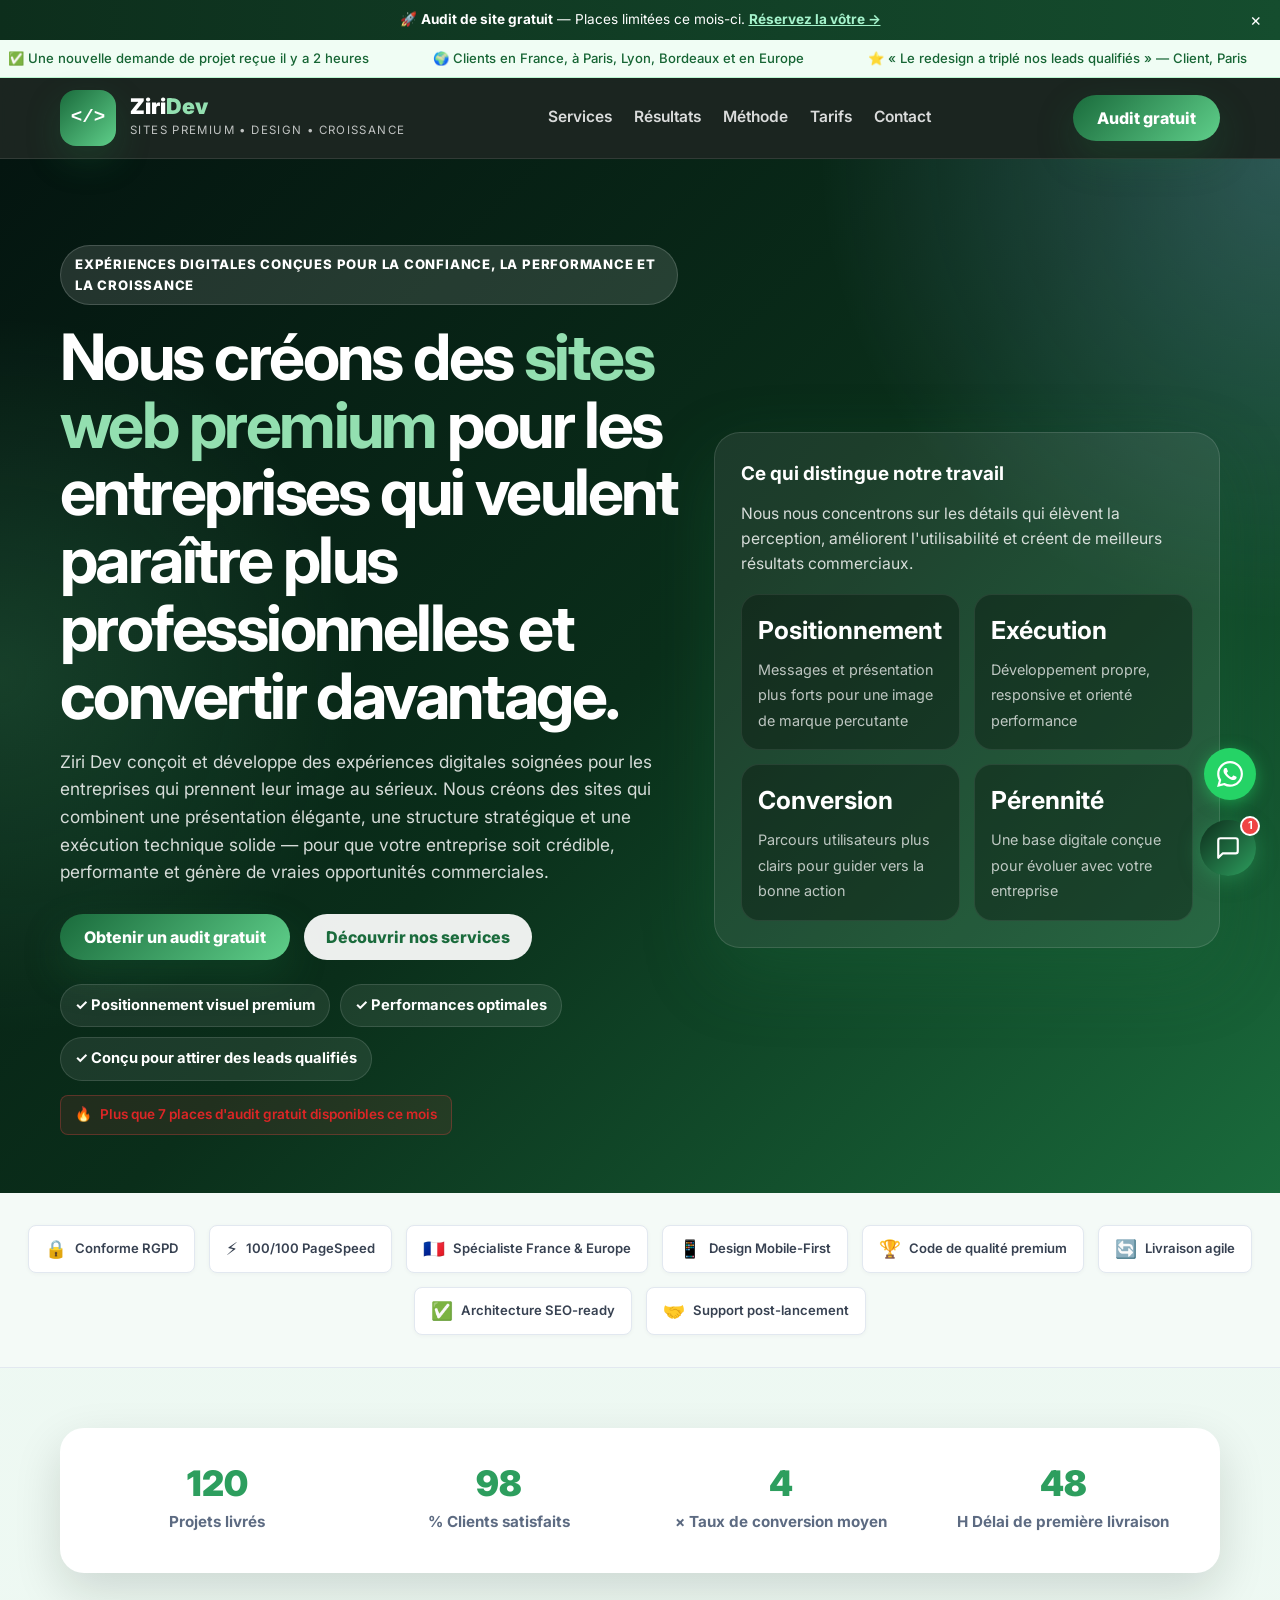
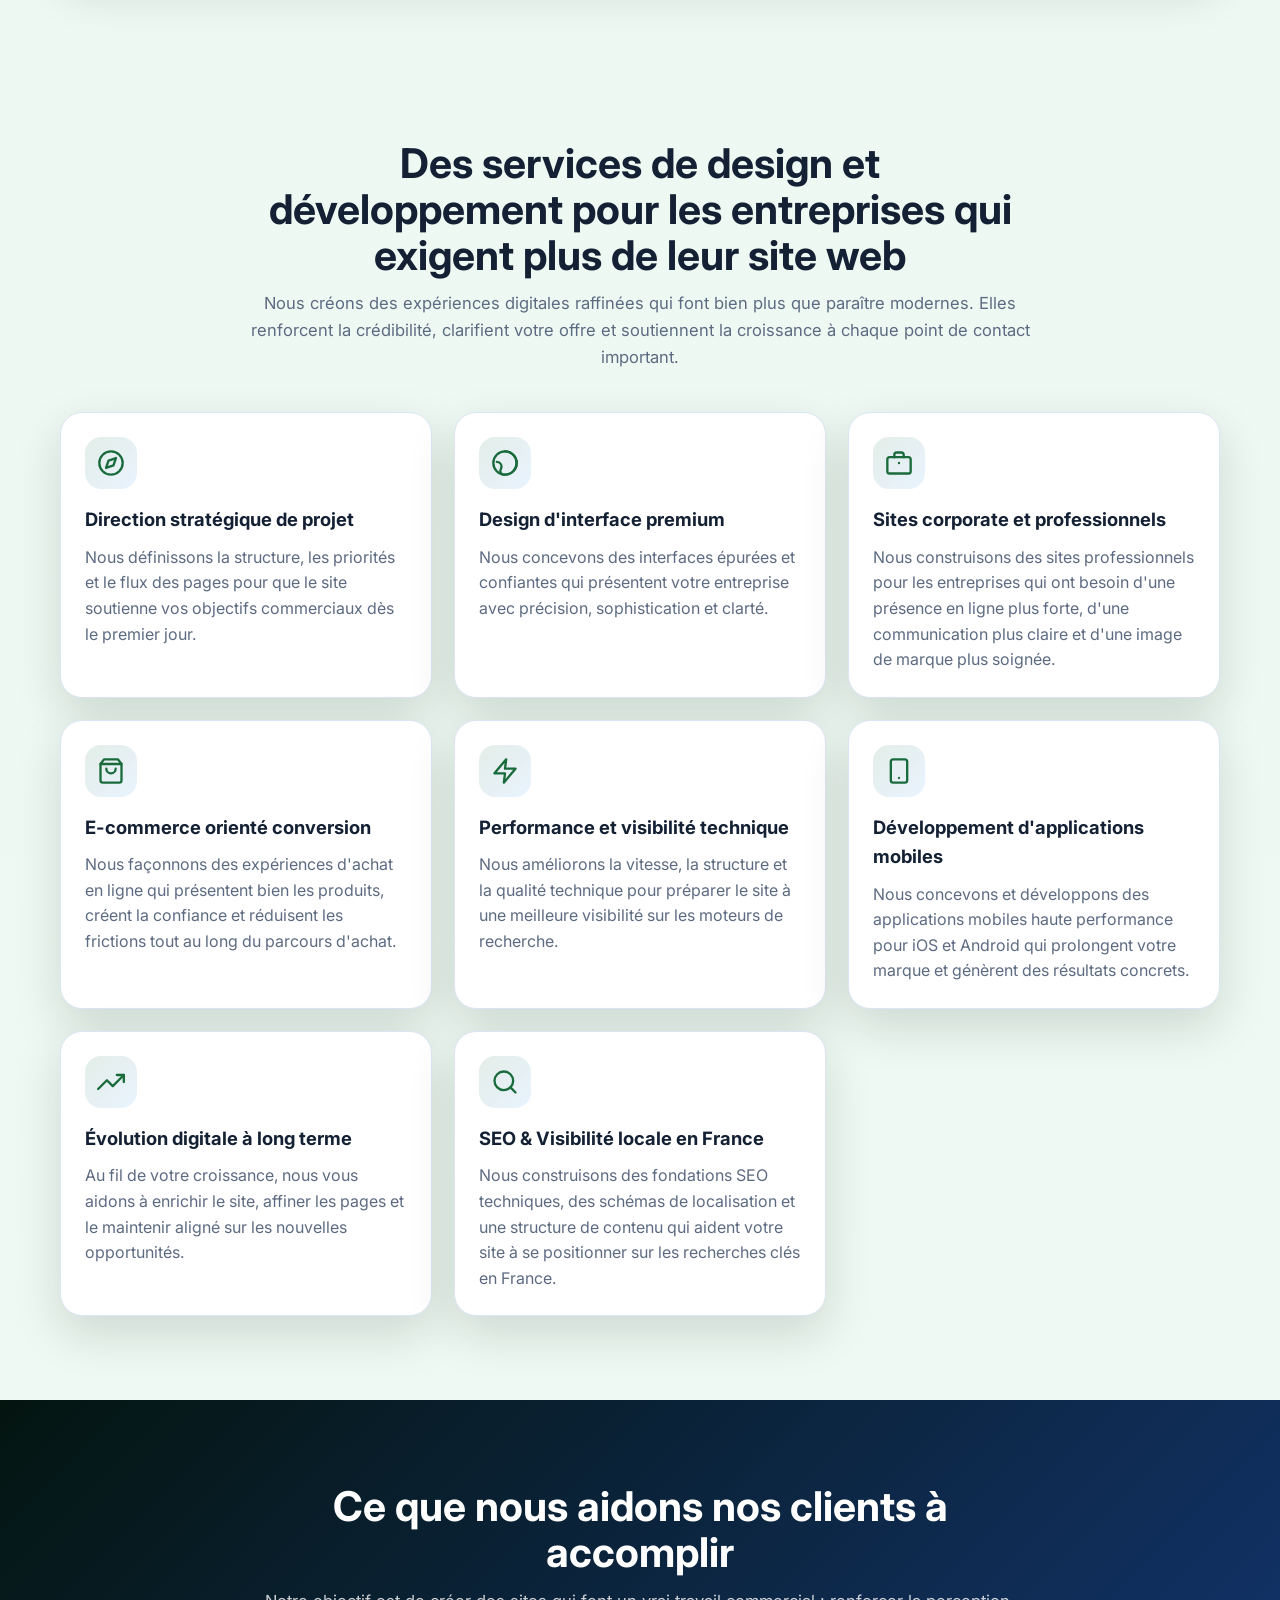
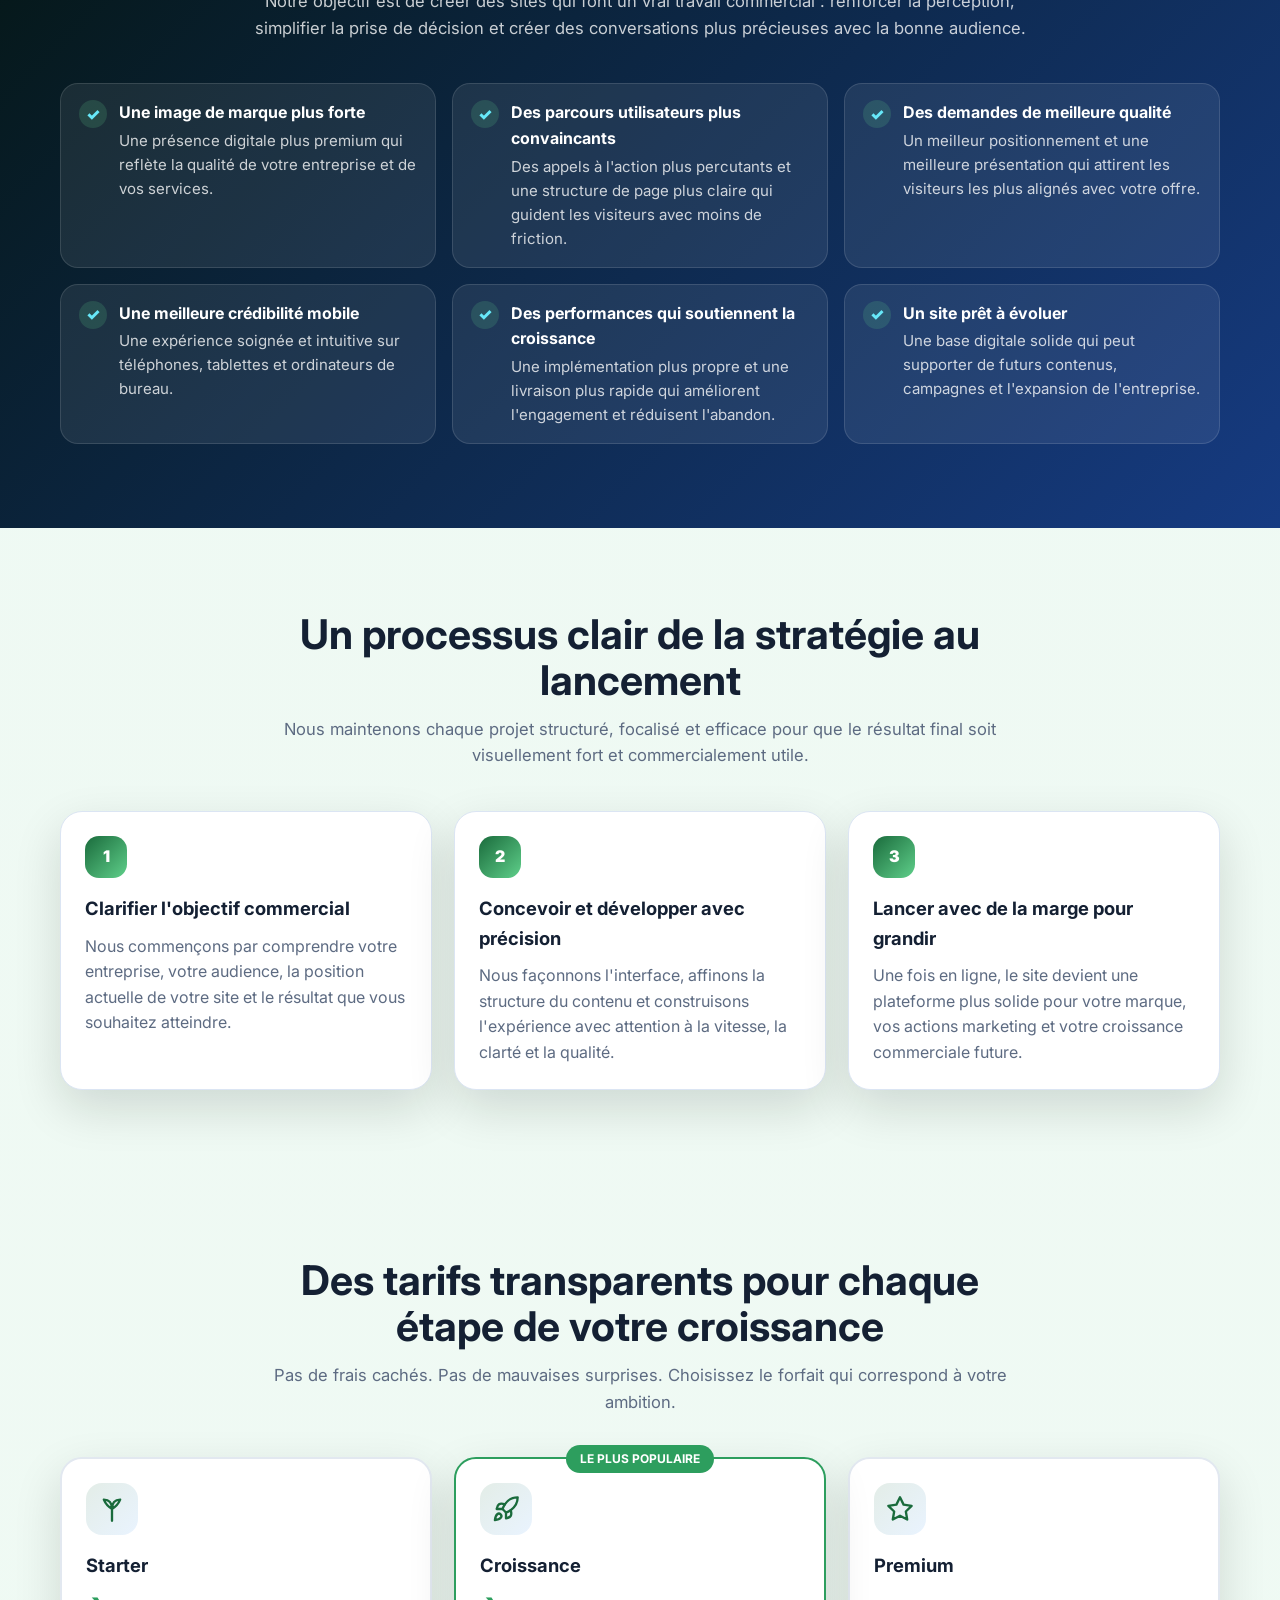
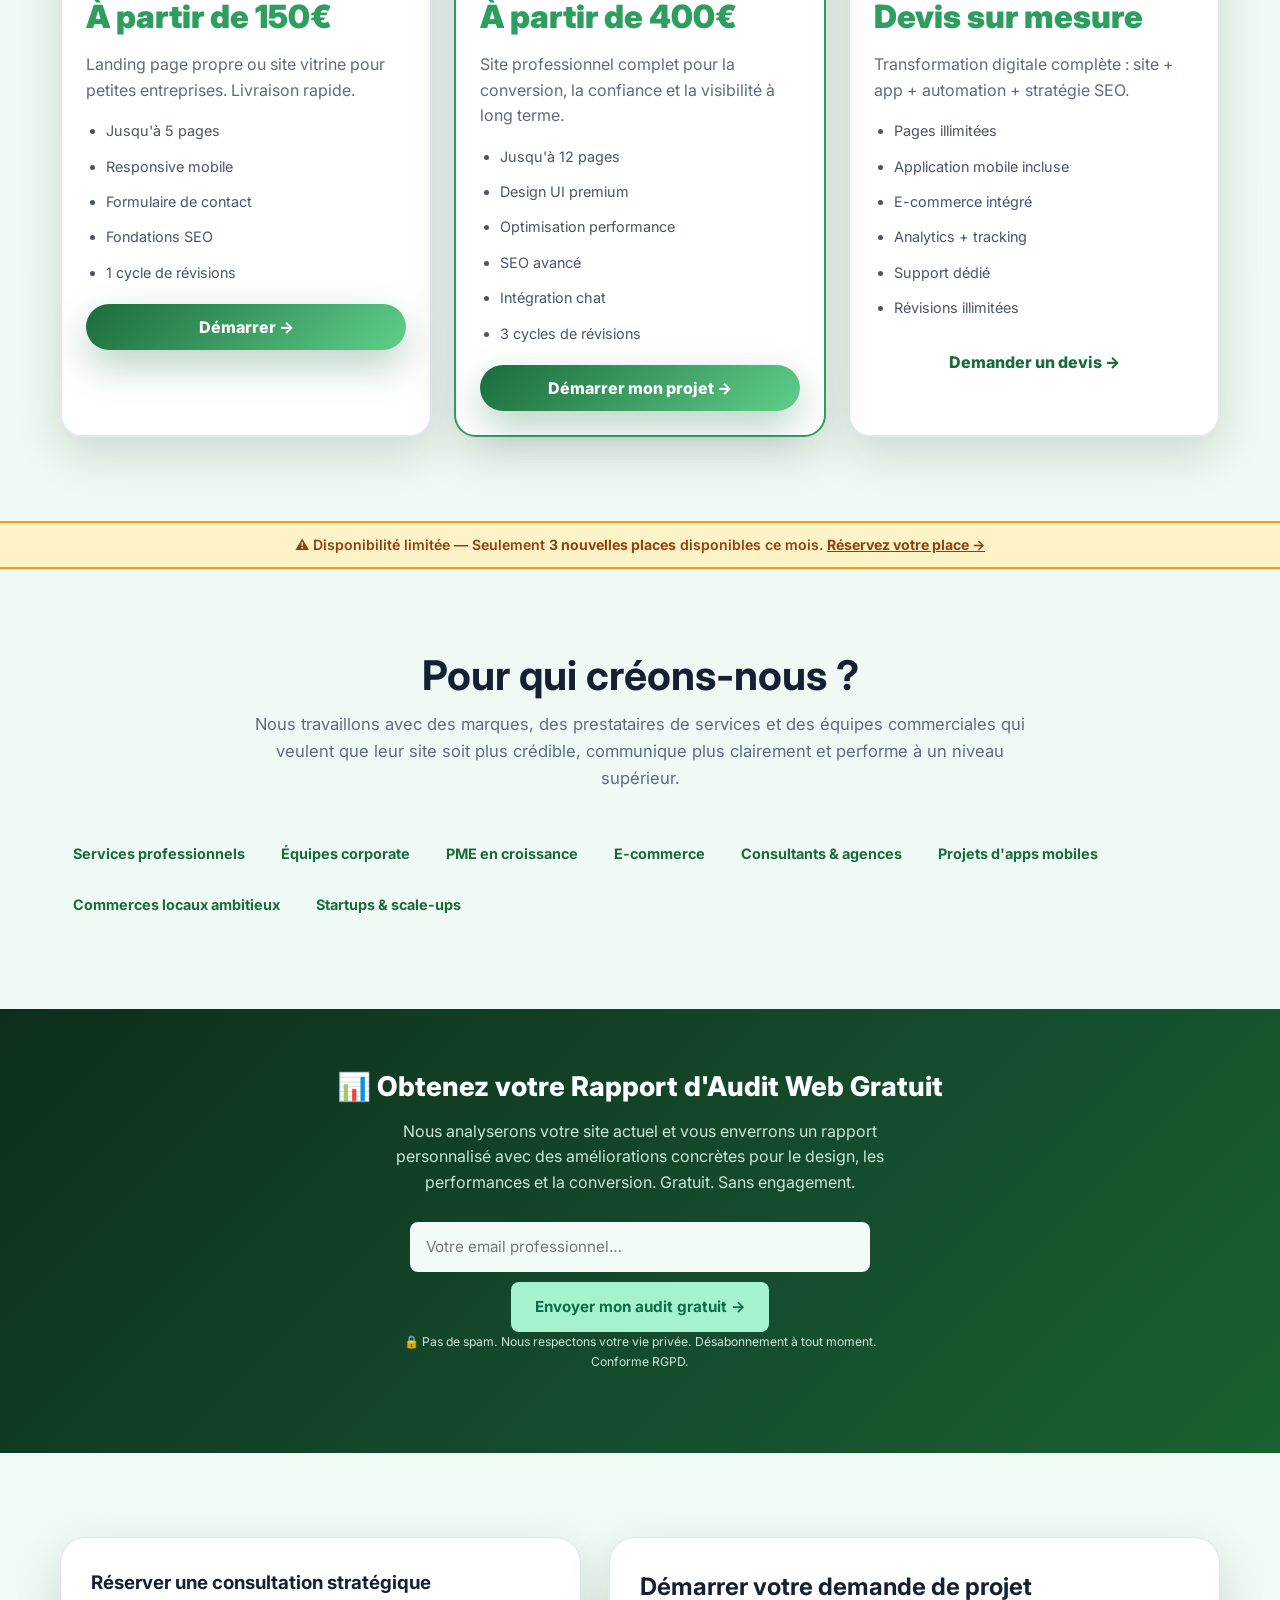
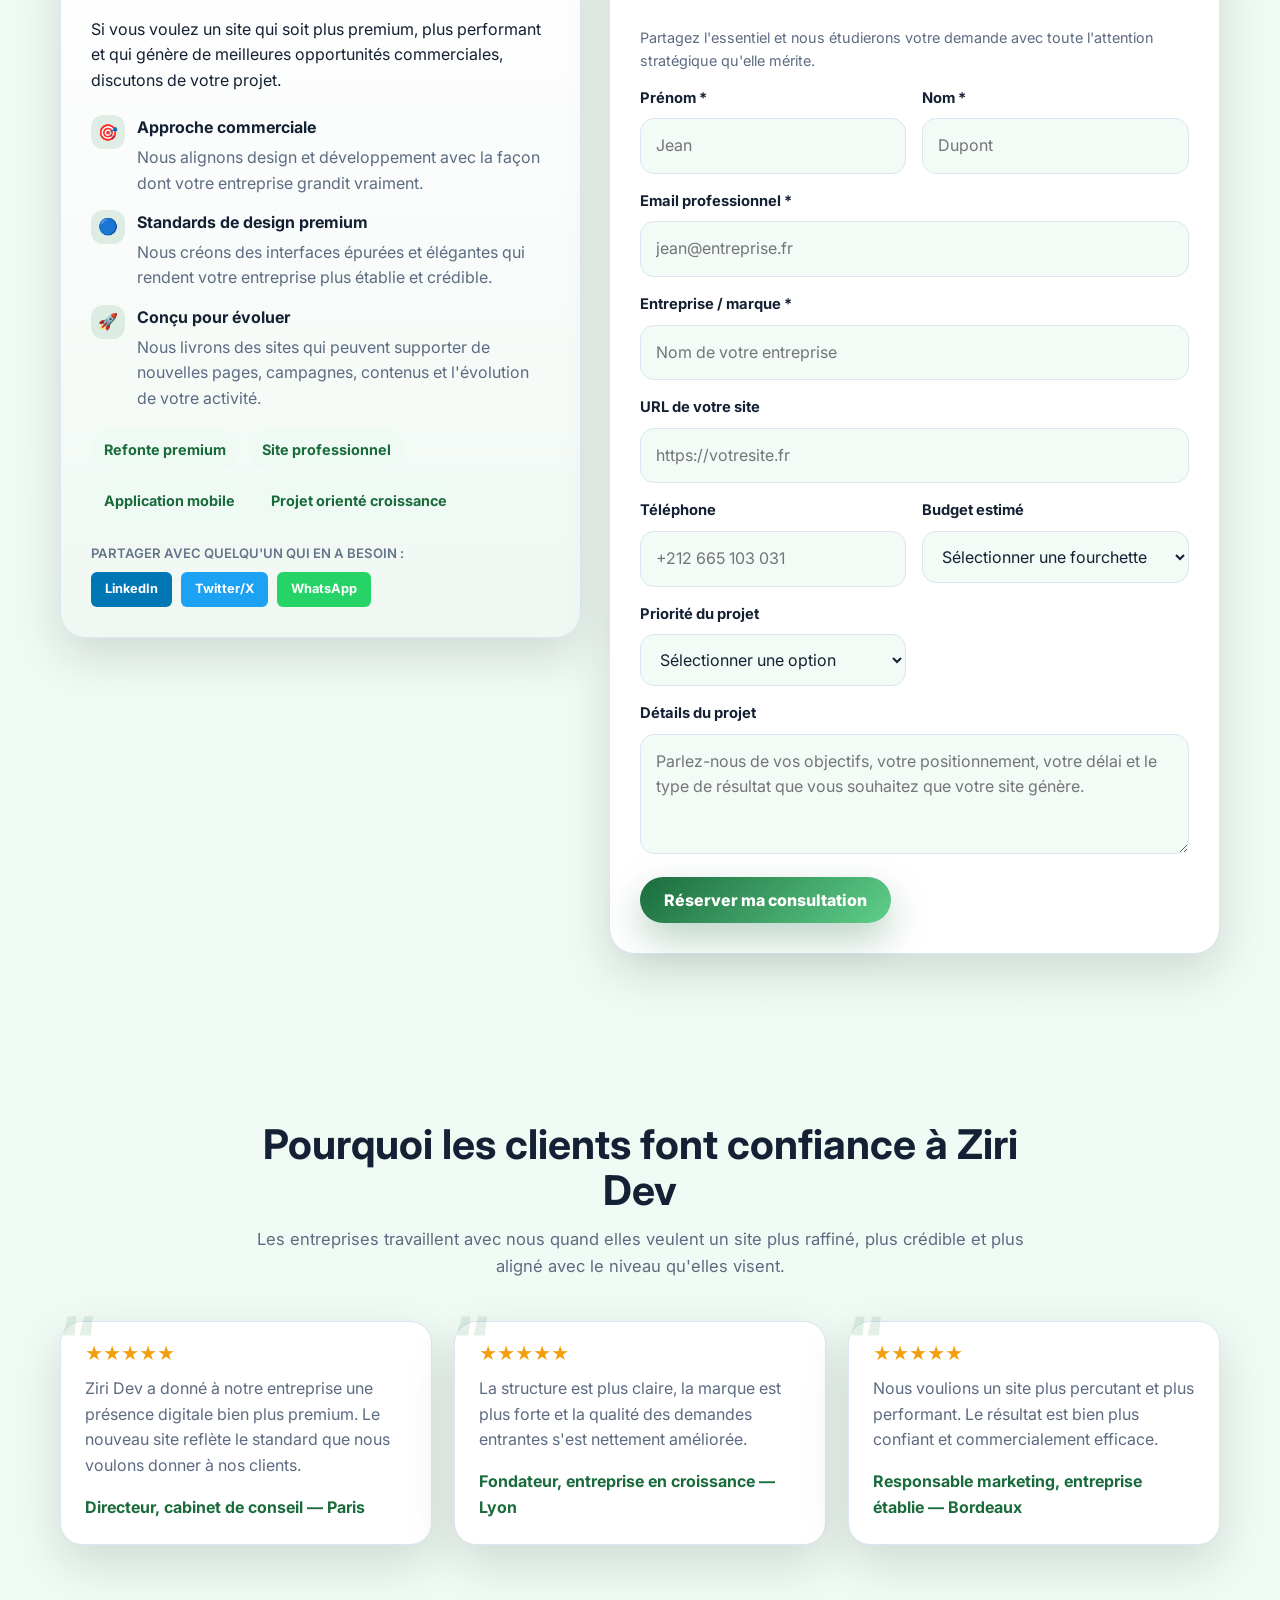
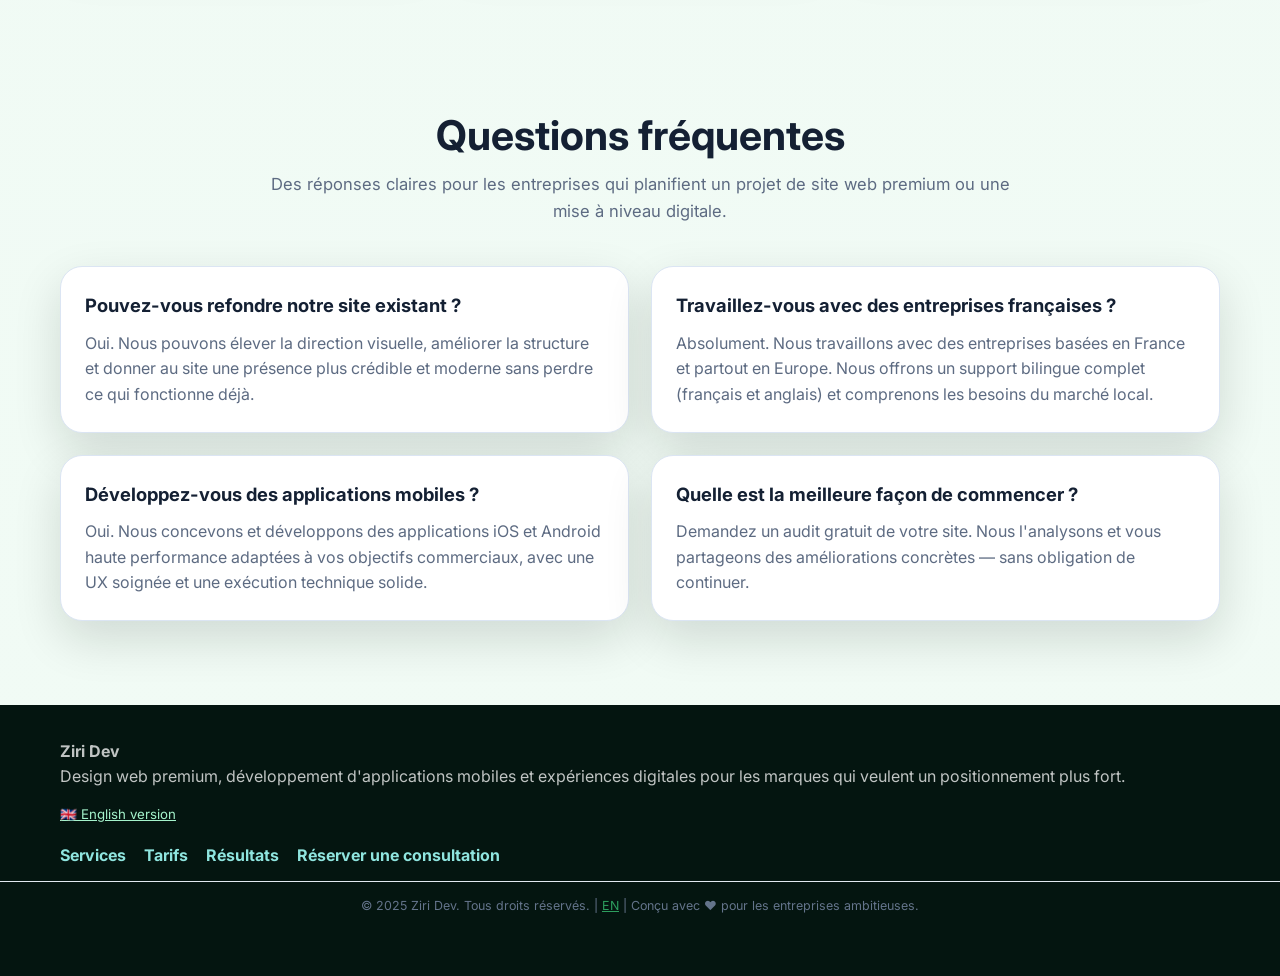
==== index.html @ 39171bb8 "fix: LinkedIn share text, SVG icons, single currency pricing, chat widget cleanup - Enhanced og:desc" ====
<!DOCTYPE html>
<html lang="fr">
<head>
  <meta charset="UTF-8" />
  <meta name="viewport" content="width=device-width, initial-scale=1.0" />
  <title>Agence premium de création de sites web | Ziri Dev France</title>
  <meta name="description" content="Ziri Dev crée des sites web premium pour les entreprises ambitieuses en France. Design haut de gamme, performances optimales et plus de demandes qualifiées." />
  <meta name="robots" content="index,follow" />
  <meta property="og:title" content="Agence premium de création de sites web | Ziri Dev France" />
  <meta property="og:description" content="🚀 Ziri Dev crée des sites web premium & applications mobiles à partir de 150€. Nous aidons les entreprises ambitieuses à avoir une présence digitale plus forte, plus crédible et plus rentable. Audit gratuit disponible — France & Europe." />
  <meta property="og:type" content="website" />
  <meta property="og:url" content="https://ziridev-fr.vercel.app/" />
  <meta property="og:image" content="https://ziridev-fr.vercel.app/assets/img/og-image.png" />
  <meta name="twitter:card" content="summary_large_image" />
  <meta name="twitter:title" content="Agence premium de création de sites web | Ziri Dev France" />
  <meta name="twitter:description" content="🚀 Sites web premium & apps mobiles à partir de 150€. Plus crédible, plus performant, plus rentable. Audit gratuit !" />
  <!-- Canonical -->
  <link rel="canonical" href="https://ziridev-fr.vercel.app/" />
  <!-- Hreflang -->
  <link rel="alternate" hreflang="fr" href="https://ziridev-fr.vercel.app/" />
  <link rel="alternate" hreflang="en" href="https://ziridev.vercel.app/" />
  <link rel="alternate" hreflang="x-default" href="https://ziridev.vercel.app/" />
  <!-- Fonts -->
  <link rel="preconnect" href="https://fonts.googleapis.com" />
  <link rel="preconnect" href="https://fonts.gstatic.com" crossorigin />
  <link href="https://fonts.googleapis.com/css2?family=Inter:wght@400;500;600;700;800;900&display=swap" rel="stylesheet" />
  <link rel="stylesheet" href="assets/css/style.css" />
  <!-- =====================================================
       STACK MARKETING AUTOMATION — ENTIÈREMENT GRATUIT
       =====================================================
       1. Umami Analytics  — RGPD, sans cookies, open-source
          Déployer GRATUITEMENT sur Vercel : https://github.com/umami-software/umami
       2. Brevo (ex Sendinblue) — Email + SMS automation (300 emails/jour GRATUIT)
          https://www.brevo.com — remplacer YOUR_BREVO_FORM_ID ci-dessous
       3. Tawk.to — Chat en direct gratuit + capture de leads
          Remplacer YOUR_TAWK_PROPERTY_ID ci-dessous
       4. Schema.org JSON-LD — Données structurées pour le SEO local
       5. Popup exit-intent — JS personnalisé, 100% gratuit
       6. Ticker preuve sociale — JS personnalisé, 100% gratuit
       7. Barre de progression + CTA — JS personnalisé, 100% gratuit
  ===================================================== -->
  <!-- Umami Analytics (conforme RGPD, sans cookies) -->
  <!-- <script async src="https://YOUR_UMAMI_DOMAIN.vercel.app/script.js" data-website-id="YOUR_UMAMI_WEBSITE_ID"></script> -->

  <!-- Google Search Console Verification -->
  <meta name="google-site-verification" content="GOOGLE_VERIFICATION_CODE_FR" />
  <!-- Bing / Microsoft Webmaster Verification -->
  <meta name="msvalidate.01" content="BING_VERIFICATION_CODE_FR" />
  <!-- Yandex Webmaster Verification -->
  <meta name="yandex-verification" content="YANDEX_VERIFICATION_CODE_FR" />

  <!-- Schema.org — Données structurées SEO complètes : Agence + Services + FAQ + Offres + Fil d'Ariane -->
  <script type="application/ld+json">
  {
    "@context": "https://schema.org",
    "@graph": [
      {
        "@type": ["ProfessionalService", "Organization"],
        "@id": "https://ziridev-fr.vercel.app/#organization",
        "name": "Ziri Dev",
        "alternateName": "Ziri Dev Agence Web",
        "description": "Agence premium de création de sites web, refonte et développement mobile pour entreprises ambitieuses en France et en Europe. Sites web à partir de 150€.",
        "url": "https://ziridev-fr.vercel.app/",
        "logo": {
          "@type": "ImageObject",
          "url": "https://ziridev-fr.vercel.app/assets/img/og-image.png"
        },
        "image": "https://ziridev-fr.vercel.app/assets/img/og-image.png",
        "sameAs": [
          "https://ziridev.vercel.app/",
          "https://github.com/massziri",
          "https://www.linkedin.com/company/ziri-dev-agency",
          "https://twitter.com/ziridevagency",
          "https://www.facebook.com/ziridevagency",
          "https://www.instagram.com/ziridevagency"
        ],
        "serviceType": ["Création de site web", "Design web", "Refonte de site", "Développement mobile", "E-commerce", "Landing page", "SEO", "UI/UX Design"],
        "areaServed": [
          { "@type": "City", "name": "Paris" },
          { "@type": "City", "name": "Lyon" },
          { "@type": "City", "name": "Marseille" },
          { "@type": "City", "name": "Bordeaux" },
          { "@type": "City", "name": "Toulouse" },
          { "@type": "Country", "name": "France" },
          { "@type": "Country", "name": "Belgique" },
          { "@type": "Country", "name": "Suisse" },
          { "@type": "Continent", "name": "Europe" }
        ],
        "priceRange": "€€",
        "currenciesAccepted": "EUR, USD",
        "paymentAccepted": "Virement bancaire, Carte de crédit",
        "contactPoint": {
          "@type": "ContactPoint",
          "contactType": "service client",
          "availableLanguage": ["French", "English"]
        }
      },
      {
        "@type": "WebSite",
        "@id": "https://ziridev-fr.vercel.app/#website",
        "url": "https://ziridev-fr.vercel.app/",
        "name": "Ziri Dev — Agence Web & Mobile Premium France",
        "description": "Création de sites web premium à partir de 150€. Landing pages, sites professionnels, e-commerce et apps mobiles pour entreprises en France.",
        "inLanguage": "fr",
        "potentialAction": {
          "@type": "SearchAction",
          "target": "https://ziridev-fr.vercel.app/?q={search_term_string}",
          "query-input": "required name=search_term_string"
        }
      },
      {
        "@type": "WebPage",
        "@id": "https://ziridev-fr.vercel.app/#webpage",
        "url": "https://ziridev-fr.vercel.app/",
        "name": "Agence premium de création de sites web | Ziri Dev France",
        "isPartOf": { "@id": "https://ziridev-fr.vercel.app/#website" },
        "about": { "@id": "https://ziridev-fr.vercel.app/#organization" },
        "inLanguage": "fr",
        "datePublished": "2025-01-01",
        "dateModified": "2026-04-04"
      },
      {
        "@type": "Service",
        "@id": "https://ziridev-fr.vercel.app/#landing-page-service",
        "serviceType": "Création de Landing Page",
        "name": "Création de Landing Page",
        "description": "Landing pages haute conversion à partir de 150€. Design professionnel, optimisé pour générer des leads et des ventes.",
        "provider": { "@id": "https://ziridev-fr.vercel.app/#organization" },
        "offers": {
          "@type": "Offer",
          "price": "150",
          "priceCurrency": "EUR",
          "priceSpecification": {
            "@type": "UnitPriceSpecification",
            "price": "150",
            "priceCurrency": "EUR",
            "unitText": "à partir de"
          }
        },
        "areaServed": "France"
      },
      {
        "@type": "Service",
        "@id": "https://ziridev-fr.vercel.app/#website-service",
        "serviceType": "Création de Site Web",
        "name": "Création de Site Web Professionnel",
        "description": "Sites web professionnels et corporate à partir de 150€. 2 à 5 pages, livraison en 2 à 4 semaines.",
        "provider": { "@id": "https://ziridev-fr.vercel.app/#organization" },
        "offers": {
          "@type": "Offer",
          "price": "150",
          "priceCurrency": "EUR"
        }
      },
      {
        "@type": "Service",
        "@id": "https://ziridev-fr.vercel.app/#ecommerce-service",
        "serviceType": "Développement E-commerce",
        "name": "Création de Site E-commerce",
        "description": "Boutiques e-commerce complètes à partir de 200€. Intégration paiement, gestion produits, SEO inclus.",
        "provider": { "@id": "https://ziridev-fr.vercel.app/#organization" },
        "offers": {
          "@type": "Offer",
          "price": "200",
          "priceCurrency": "EUR"
        }
      },
      {
        "@type": "Service",
        "@id": "https://ziridev-fr.vercel.app/#redesign-service",
        "serviceType": "Refonte de Site Web",
        "name": "Refonte de Site Web",
        "description": "Refonte complète de votre site web à partir de 150€. Nouveau design, UX améliorée, meilleures performances.",
        "provider": { "@id": "https://ziridev-fr.vercel.app/#organization" },
        "offers": {
          "@type": "Offer",
          "price": "150",
          "priceCurrency": "EUR"
        }
      },
      {
        "@type": "FAQPage",
        "@id": "https://ziridev-fr.vercel.app/#faq",
        "mainEntity": [
          {
            "@type": "Question",
            "name": "Combien coûte la création d'un site web chez Ziri Dev ?",
            "acceptedAnswer": {
              "@type": "Answer",
              "text": "Nos tarifs commencent à 150€ pour les landing pages et sites professionnels. L'e-commerce démarre à 200€ et les applications mobiles à 200€. Prix fixes et transparents, sans frais cachés."
            }
          },
          {
            "@type": "Question",
            "name": "Quel est le délai de création d'un site web ?",
            "acceptedAnswer": {
              "@type": "Answer",
              "text": "Les landing pages sont livrées en 3 à 7 jours. Les sites professionnels en 2 à 4 semaines. Les projets e-commerce prennent 15 à 60 jours. Les applications mobiles entre 8 et 16 semaines selon la complexité."
            }
          },
          {
            "@type": "Question",
            "name": "Travaillez-vous avec des entreprises en dehors de la France ?",
            "acceptedAnswer": {
              "@type": "Answer",
              "text": "Oui. Ziri Dev travaille avec des clients en France, Belgique, Suisse et dans toute l'Europe. Nous communiquons en français et en anglais."
            }
          },
          {
            "@type": "Question",
            "name": "Quelles technologies utilisez-vous ?",
            "acceptedAnswer": {
              "@type": "Answer",
              "text": "Nous utilisons React, Next.js, TypeScript, Node.js, Shopify, WordPress ainsi que React Native et Flutter pour les applications mobiles."
            }
          },
          {
            "@type": "Question",
            "name": "Proposez-vous des services de refonte de site web ?",
            "acceptedAnswer": {
              "@type": "Answer",
              "text": "Oui. Notre service de refonte démarre à 150€. Nous modernisons votre site avec un nouveau design, une UX améliorée et de meilleures performances."
            }
          }
        ]
      },
      {
        "@type": "BreadcrumbList",
        "itemListElement": [
          {
            "@type": "ListItem",
            "position": 1,
            "name": "Accueil",
            "item": "https://ziridev-fr.vercel.app/"
          }
        ]
      }
    ]
  }
  </script>
  <style>
    /* ── MARKETING AUTOMATION EXTRAS ─────────────────────── */
    #scroll-bar { position:fixed; top:0; left:0; width:0; height:3px; background:linear-gradient(90deg,#2d9e5e,#8b5cf6); z-index:9999; transition:width .1s; }
    #sticky-banner { display:flex; align-items:center; justify-content:center; gap:12px; background:linear-gradient(90deg,#0d2e1c,#154d2e); color:#fff; font-size:.85rem; padding:9px 16px; position:relative; z-index:900; flex-wrap:wrap; }
    #sticky-banner a { color:#a5f3cc; font-weight:700; text-decoration:underline; white-space:nowrap; }
    #sticky-banner .close-banner { position:absolute; right:12px; background:none; border:none; color:#fff; cursor:pointer; font-size:1.1rem; line-height:1; }
    #social-proof { background:#f0fdf4; border-bottom:1px solid #bbf7d0; padding:8px 0; overflow:hidden; font-size:.82rem; color:#166534; font-weight:500; }
    .ticker-inner { display:flex; gap:48px; white-space:nowrap; animation:ticker 28s linear infinite; }
    .ticker-inner span { padding:0 8px; }
    @keyframes ticker { 0%{transform:translateX(0)} 100%{transform:translateX(-50%)} }
    #exit-overlay { display:none; position:fixed; inset:0; background:rgba(0,0,0,.65); z-index:10000; align-items:center; justify-content:center; }
    #exit-overlay.active { display:flex; }
    #exit-box { background:#fff; border-radius:16px; padding:40px 36px; max-width:460px; width:90%; text-align:center; position:relative; box-shadow:0 24px 60px rgba(0,0,0,.2); animation:fadeUp .35s ease; }
    @keyframes fadeUp { from{opacity:0;transform:translateY(30px)} to{opacity:1;transform:translateY(0)} }
    #exit-box h2 { font-size:1.5rem; font-weight:800; color:#0d2e1c; margin:0 0 10px; }
    #exit-box p { color:#475569; margin:0 0 22px; font-size:.95rem; }
    #exit-box .exit-btns { display:flex; gap:12px; justify-content:center; flex-wrap:wrap; }
    #exit-box .exit-btns a { display:inline-block; padding:12px 22px; border-radius:8px; font-weight:700; font-size:.9rem; text-decoration:none; cursor:pointer; }
    #exit-box .exit-yes { background:#2d9e5e; color:#fff; }
    #exit-box .exit-no { background:#f1f5f9; color:#475569; }
    #exit-close { position:absolute; top:14px; right:16px; background:none; border:none; font-size:1.4rem; cursor:pointer; color:#94a3b8; }
    #wa-float { position:fixed; bottom:100px; right:24px; z-index:8000; background:#25D366; color:#fff; border-radius:50%; width:52px; height:52px; display:flex; align-items:center; justify-content:center; box-shadow:0 4px 16px rgba(37,211,102,.5); text-decoration:none; animation:pulse 2s infinite; }
    @keyframes pulse { 0%,100%{box-shadow:0 4px 16px rgba(37,211,102,.5)} 50%{box-shadow:0 4px 28px rgba(37,211,102,.8)} }
    #wa-float svg { width:26px; height:26px; }
    .lead-strip { background:linear-gradient(135deg,#0d2e1c 0%,#154d2e 60%,#1a6030 100%); color:#fff; padding:56px 20px; text-align:center; }
    .lead-strip h2 { font-size:1.7rem; font-weight:800; margin:0 0 10px; }
    .lead-strip p { color:#c7ead8; margin:0 0 26px; max-width:520px; margin-left:auto; margin-right:auto; }
    .lead-form { display:flex; gap:10px; max-width:460px; margin:0 auto; flex-wrap:wrap; justify-content:center; }
    .lead-form input[type=email] { flex:1; min-width:200px; padding:13px 16px; border-radius:8px; border:none; font-size:.95rem; outline:none; }
    .lead-form button { padding:13px 24px; background:#a5f3cc; color:#0e6b47; font-weight:700; border:none; border-radius:8px; cursor:pointer; font-size:.95rem; white-space:nowrap; }
    .lead-note { font-size:.76rem; color:#94a3b8; margin-top:10px; }
    .cta-timer { display:inline-flex; align-items:center; gap:8px; background:rgba(239,68,68,.1); border:1px solid rgba(239,68,68,.3); border-radius:8px; padding:8px 14px; font-size:.85rem; color:#dc2626; font-weight:600; margin-top:14px; }
    .stat strong { display:block; font-size:2.2rem; font-weight:900; color:#2d9e5e; }
    .trust-badges { display:flex; flex-wrap:wrap; gap:14px; justify-content:center; padding:32px 20px; background:#f4faf7; border-bottom:1px solid #e2e8f0; }
    .trust-badge { display:flex; align-items:center; gap:8px; background:#fff; border:1px solid #e2e8f0; border-radius:8px; padding:9px 16px; font-size:.82rem; font-weight:600; color:#374151; box-shadow:0 1px 4px rgba(0,0,0,.04); }
    .trust-badge span { font-size:1.1rem; }
    .urgency-bar { background:#fef3c7; border-top:2px solid #f59e0b; border-bottom:2px solid #f59e0b; padding:11px; text-align:center; font-size:.88rem; font-weight:600; color:#92400e; }
    #lead-popup { display:none; position:fixed; bottom:80px; left:20px; z-index:7000; background:#fff; border-radius:14px; padding:22px 24px; max-width:300px; box-shadow:0 8px 32px rgba(0,0,0,.18); border-top:4px solid #2d9e5e; }
    #lead-popup.active { display:block; animation:fadeUp .3s ease; }
    #lead-popup h4 { margin:0 0 8px; font-size:1rem; font-weight:800; color:#0d2e1c; }
    #lead-popup p { font-size:.82rem; color:#64748b; margin:0 0 12px; }
    #lead-popup input { width:100%; box-sizing:border-box; padding:9px 12px; border:1px solid #e2e8f0; border-radius:7px; font-size:.88rem; margin-bottom:9px; outline:none; }
    #lead-popup button.lp-btn { width:100%; padding:10px; background:#2d9e5e; color:#fff; border:none; border-radius:7px; font-weight:700; cursor:pointer; font-size:.9rem; }
    #lead-popup .lp-close { position:absolute; top:10px; right:13px; background:none; border:none; cursor:pointer; font-size:1.1rem; color:#94a3b8; }
  </style>
</head>
<body>

<div id="scroll-bar"></div>

<!-- Bannière d'annonce sticky -->
<div id="sticky-banner">
  <span>🚀 <strong>Audit de site gratuit</strong> — Places limitées ce mois-ci. <a href="#contact">Réservez la vôtre →</a></span>
  <button class="close-banner" aria-label="Fermer la bannière" onclick="this.parentElement.remove()">×</button>
</div>

<!-- Ticker preuve sociale -->
<div id="social-proof" aria-hidden="true">
  <div class="ticker-inner">
    <span>✅ Une nouvelle demande de projet reçue il y a 2 heures</span>
    <span>🌍 Clients en France, à Paris, Lyon, Bordeaux et en Europe</span>
    <span>⭐ « Le redesign a triplé nos leads qualifiés » — Client, Paris</span>
    <span>🚀 5 consultations de projets réservées cette semaine</span>
    <span>📈 « Notre site convertit maintenant 4× mieux » — Fondateur SaaS</span>
    <span>✅ Une nouvelle demande de projet reçue il y a 2 heures</span>
    <span>🌍 Clients en France, à Paris, Lyon, Bordeaux et en Europe</span>
    <span>⭐ « Le redesign a triplé nos leads qualifiés » — Client, Paris</span>
    <span>🚀 5 consultations de projets réservées cette semaine</span>
    <span>📈 « Notre site convertit maintenant 4× mieux » — Fondateur SaaS</span>
  </div>
</div>

<header class="site-header">
  <div class="container site-nav">
    <a class="brand" href="#top" aria-label="Accueil Ziri Dev">
      <div class="brand-mark"><span>&lt;/&gt;</span></div>
      <div class="brand-copy">
        <span class="brand-title">Ziri<em>Dev</em></span>
        <span class="brand-tag">Sites premium • Design • Croissance</span>
      </div>
    </a>
    <nav class="nav-links" aria-label="Navigation principale">
      <a href="#services">Services</a>
      <a href="#results">Résultats</a>
      <a href="#process">Méthode</a>
      <a href="#pricing">Tarifs</a>
      <a href="#contact">Contact</a>
    </nav>
    <div class="nav-actions">
      <a class="btn btn-primary" href="#contact">Audit gratuit</a>
      <button class="menu-toggle" type="button" aria-label="Ouvrir le menu" aria-expanded="false" data-menu-toggle>
        <svg viewBox="0 0 24 24" fill="none" stroke="currentColor" stroke-width="2.2" stroke-linecap="round"><path d="M4 7h16M4 12h16M4 17h16"/></svg>
      </button>
    </div>
  </div>
</header>

<main id="top">
  <!-- HERO -->
  <section class="hero">
    <div class="container hero-grid">
      <div>
        <div class="eyebrow">Expériences digitales conçues pour la confiance, la performance et la croissance</div>
        <h1>Nous créons des <span>sites web premium</span> pour les entreprises qui veulent paraître plus professionnelles et convertir davantage.</h1>
        <p>Ziri Dev conçoit et développe des expériences digitales soignées pour les entreprises qui prennent leur image au sérieux. Nous créons des sites qui combinent une présentation élégante, une structure stratégique et une exécution technique solide — pour que votre entreprise soit crédible, performante et génère de vraies opportunités commerciales.</p>
        <div class="hero-actions">
          <a class="btn btn-primary" href="#contact">Obtenir un audit gratuit</a>
          <a class="btn btn-secondary" href="#services">Découvrir nos services</a>
        </div>
        <div class="hero-points">
          <span>✓ Positionnement visuel premium</span>
          <span>✓ Performances optimales</span>
          <span>✓ Conçu pour attirer des leads qualifiés</span>
        </div>
        <div class="cta-timer">🔥 <span>Plus que <span id="countdown">7</span> places d'audit gratuit disponibles ce mois</span></div>
      </div>
      <aside class="hero-card" aria-label="Aperçu des services">
        <h2>Ce qui distingue notre travail</h2>
        <p>Nous nous concentrons sur les détails qui élèvent la perception, améliorent l'utilisabilité et créent de meilleurs résultats commerciaux.</p>
        <div class="mini-grid">
          <div class="mini-card"><strong>Positionnement</strong><span>Messages et présentation plus forts pour une image de marque percutante</span></div>
          <div class="mini-card"><strong>Exécution</strong><span>Développement propre, responsive et orienté performance</span></div>
          <div class="mini-card"><strong>Conversion</strong><span>Parcours utilisateurs plus clairs pour guider vers la bonne action</span></div>
          <div class="mini-card"><strong>Pérennité</strong><span>Une base digitale conçue pour évoluer avec votre entreprise</span></div>
        </div>
      </aside>
    </div>
  </section>

  <!-- BADGES DE CONFIANCE -->
  <div class="trust-badges">
    <div class="trust-badge"><span>🔒</span> Conforme RGPD</div>
    <div class="trust-badge"><span>⚡</span> 100/100 PageSpeed</div>
    <div class="trust-badge"><span>🇫🇷</span> Spécialiste France & Europe</div>
    <div class="trust-badge"><span>📱</span> Design Mobile-First</div>
    <div class="trust-badge"><span>🏆</span> Code de qualité premium</div>
    <div class="trust-badge"><span>🔄</span> Livraison agile</div>
    <div class="trust-badge"><span>✅</span> Architecture SEO-ready</div>
    <div class="trust-badge"><span>🤝</span> Support post-lancement</div>
  </div>

  <!-- STATISTIQUES -->
  <section class="stats">
    <div class="container stats-grid">
      <div class="stat"><strong data-count="120">0</strong><span>Projets livrés</span></div>
      <div class="stat"><strong data-count="98">0</strong><span>% Clients satisfaits</span></div>
      <div class="stat"><strong data-count="4">0</strong><span>× Taux de conversion moyen</span></div>
      <div class="stat"><strong data-count="48">0</strong><span>H Délai de première livraison</span></div>
    </div>
  </section>

  <!-- SERVICES -->
  <section id="services">
    <div class="container">
      <div class="section-head">
        <h2>Des services de design et développement pour les entreprises qui exigent plus de leur site web</h2>
        <p>Nous créons des expériences digitales raffinées qui font bien plus que paraître modernes. Elles renforcent la crédibilité, clarifient votre offre et soutiennent la croissance à chaque point de contact important.</p>
      </div>
      <div class="cards-3">
        <article class="card">
          <div class="icon"><svg width="28" height="28" viewBox="0 0 24 24" fill="none" stroke="currentColor" stroke-width="2" stroke-linecap="round" stroke-linejoin="round" aria-hidden="true"><circle cx="12" cy="12" r="10"/><polygon points="16.24 7.76 14.12 14.12 7.76 16.24 9.88 9.88 16.24 7.76"/></svg></div>
          <h3>Direction stratégique de projet</h3>
          <p>Nous définissons la structure, les priorités et le flux des pages pour que le site soutienne vos objectifs commerciaux dès le premier jour.</p>
        </article>
        <article class="card">
          <div class="icon"><svg width="28" height="28" viewBox="0 0 24 24" fill="none" stroke="currentColor" stroke-width="2" stroke-linecap="round" stroke-linejoin="round" aria-hidden="true"><circle cx="12" cy="12" r="10"/><path d="M12 2a10 10 0 0 1 0 20c-2.76 0-4-1.5-4-3 0-1.5 1-2.5 1-4a4 4 0 0 0-4-4"/></svg></div>
          <h3>Design d'interface premium</h3>
          <p>Nous concevons des interfaces épurées et confiantes qui présentent votre entreprise avec précision, sophistication et clarté.</p>
        </article>
        <article class="card">
          <div class="icon"><svg width="28" height="28" viewBox="0 0 24 24" fill="none" stroke="currentColor" stroke-width="2" stroke-linecap="round" stroke-linejoin="round" aria-hidden="true"><rect x="2" y="7" width="20" height="14" rx="2"/><path d="M16 7V5a2 2 0 0 0-2-2h-4a2 2 0 0 0-2 2v2"/><line x1="12" y1="12" x2="12" y2="12.01"/></svg></div>
          <h3>Sites corporate et professionnels</h3>
          <p>Nous construisons des sites professionnels pour les entreprises qui ont besoin d'une présence en ligne plus forte, d'une communication plus claire et d'une image de marque plus soignée.</p>
        </article>
        <article class="card">
          <div class="icon"><svg width="28" height="28" viewBox="0 0 24 24" fill="none" stroke="currentColor" stroke-width="2" stroke-linecap="round" stroke-linejoin="round" aria-hidden="true"><path d="M6 2 3 6v14a2 2 0 0 0 2 2h14a2 2 0 0 0 2-2V6l-3-4z"/><line x1="3" y1="6" x2="21" y2="6"/><path d="M16 10a4 4 0 0 1-8 0"/></svg></div>
          <h3>E-commerce orienté conversion</h3>
          <p>Nous façonnons des expériences d'achat en ligne qui présentent bien les produits, créent la confiance et réduisent les frictions tout au long du parcours d'achat.</p>
        </article>
        <article class="card">
          <div class="icon"><svg width="28" height="28" viewBox="0 0 24 24" fill="none" stroke="currentColor" stroke-width="2" stroke-linecap="round" stroke-linejoin="round" aria-hidden="true"><polygon points="13 2 3 14 12 14 11 22 21 10 12 10 13 2"/></svg></div>
          <h3>Performance et visibilité technique</h3>
          <p>Nous améliorons la vitesse, la structure et la qualité technique pour préparer le site à une meilleure visibilité sur les moteurs de recherche.</p>
        </article>
        <article class="card">
          <div class="icon"><svg width="28" height="28" viewBox="0 0 24 24" fill="none" stroke="currentColor" stroke-width="2" stroke-linecap="round" stroke-linejoin="round" aria-hidden="true"><rect x="5" y="2" width="14" height="20" rx="2" ry="2"/><line x1="12" y1="18" x2="12.01" y2="18"/></svg></div>
          <h3>Développement d'applications mobiles</h3>
          <p>Nous concevons et développons des applications mobiles haute performance pour iOS et Android qui prolongent votre marque et génèrent des résultats concrets.</p>
        </article>
        <article class="card">
          <div class="icon"><svg width="28" height="28" viewBox="0 0 24 24" fill="none" stroke="currentColor" stroke-width="2" stroke-linecap="round" stroke-linejoin="round" aria-hidden="true"><polyline points="23 6 13.5 15.5 8.5 10.5 1 18"/><polyline points="17 6 23 6 23 12"/></svg></div>
          <h3>Évolution digitale à long terme</h3>
          <p>Au fil de votre croissance, nous vous aidons à enrichir le site, affiner les pages et le maintenir aligné sur les nouvelles opportunités.</p>
        </article>
        <article class="card">
          <div class="icon"><svg width="28" height="28" viewBox="0 0 24 24" fill="none" stroke="currentColor" stroke-width="2" stroke-linecap="round" stroke-linejoin="round" aria-hidden="true"><circle cx="11" cy="11" r="8"/><line x1="21" y1="21" x2="16.65" y2="16.65"/></svg></div>
          <h3>SEO & Visibilité locale en France</h3>
          <p>Nous construisons des fondations SEO techniques, des schémas de localisation et une structure de contenu qui aident votre site à se positionner sur les recherches clés en France.</p>
        </article>
      </div>
    </div>
  </section>

  <!-- RÉSULTATS -->
  <section class="dark-band" id="results">
    <div class="container">
      <div class="section-head">
        <h2>Ce que nous aidons nos clients à accomplir</h2>
        <p>Notre objectif est de créer des sites qui font un vrai travail commercial : renforcer la perception, simplifier la prise de décision et créer des conversations plus précieuses avec la bonne audience.</p>
      </div>
      <div class="check-grid">
        <div class="check-item"><span>✓</span><div><strong>Une image de marque plus forte</strong><p>Une présence digitale plus premium qui reflète la qualité de votre entreprise et de vos services.</p></div></div>
        <div class="check-item"><span>✓</span><div><strong>Des parcours utilisateurs plus convaincants</strong><p>Des appels à l'action plus percutants et une structure de page plus claire qui guident les visiteurs avec moins de friction.</p></div></div>
        <div class="check-item"><span>✓</span><div><strong>Des demandes de meilleure qualité</strong><p>Un meilleur positionnement et une meilleure présentation qui attirent les visiteurs les plus alignés avec votre offre.</p></div></div>
        <div class="check-item"><span>✓</span><div><strong>Une meilleure crédibilité mobile</strong><p>Une expérience soignée et intuitive sur téléphones, tablettes et ordinateurs de bureau.</p></div></div>
        <div class="check-item"><span>✓</span><div><strong>Des performances qui soutiennent la croissance</strong><p>Une implémentation plus propre et une livraison plus rapide qui améliorent l'engagement et réduisent l'abandon.</p></div></div>
        <div class="check-item"><span>✓</span><div><strong>Un site prêt à évoluer</strong><p>Une base digitale solide qui peut supporter de futurs contenus, campagnes et l'expansion de l'entreprise.</p></div></div>
      </div>
    </div>
  </section>

  <!-- MÉTHODE -->
  <section id="process">
    <div class="container">
      <div class="section-head">
        <h2>Un processus clair de la stratégie au lancement</h2>
        <p>Nous maintenons chaque projet structuré, focalisé et efficace pour que le résultat final soit visuellement fort et commercialement utile.</p>
      </div>
      <div class="steps">
        <article class="card">
          <div class="step-number">1</div>
          <h3>Clarifier l'objectif commercial</h3>
          <p>Nous commençons par comprendre votre entreprise, votre audience, la position actuelle de votre site et le résultat que vous souhaitez atteindre.</p>
        </article>
        <article class="card">
          <div class="step-number">2</div>
          <h3>Concevoir et développer avec précision</h3>
          <p>Nous façonnons l'interface, affinons la structure du contenu et construisons l'expérience avec attention à la vitesse, la clarté et la qualité.</p>
        </article>
        <article class="card">
          <div class="step-number">3</div>
          <h3>Lancer avec de la marge pour grandir</h3>
          <p>Une fois en ligne, le site devient une plateforme plus solide pour votre marque, vos actions marketing et votre croissance commerciale future.</p>
        </article>
      </div>
    </div>
  </section>

  <!-- TARIFS -->
  <section id="pricing">
    <div class="container">
      <div class="section-head">
        <h2>Des tarifs transparents pour chaque étape de votre croissance</h2>
        <p>Pas de frais cachés. Pas de mauvaises surprises. Choisissez le forfait qui correspond à votre ambition.</p>
      </div>
      <div class="cards-3">
        <article class="card" style="border:2px solid #e2e8f0;">
          <div class="icon"><svg width="28" height="28" viewBox="0 0 24 24" fill="none" stroke="currentColor" stroke-width="2" stroke-linecap="round" stroke-linejoin="round" aria-hidden="true"><path d="M12 22V12M12 12C12 12 7 9 5 4c4 0 7 2 7 8zM12 12c0 0 5-3 7-8-4 0-7 2-7 8z"/></svg></div>
          <h3>Starter</h3>
          <p style="font-size:2rem;font-weight:900;color:#2d9e5e;margin:10px 0;">À partir de 150€</p>
          <p>Landing page propre ou site vitrine pour petites entreprises. Livraison rapide.</p>
          <ul style="text-align:left;margin:14px 0 18px;padding-left:20px;font-size:.9rem;color:#475569;line-height:1.9;">
            <li>Jusqu'à 5 pages</li>
            <li>Responsive mobile</li>
            <li>Formulaire de contact</li>
            <li>Fondations SEO</li>
            <li>1 cycle de révisions</li>
          </ul>
          <a class="btn btn-primary" href="#contact" style="display:block;text-align:center;">Démarrer →</a>
        </article>
        <article class="card" style="border:2px solid #2d9e5e;position:relative;">
          <div style="position:absolute;top:-14px;left:50%;transform:translateX(-50%);background:#2d9e5e;color:#fff;font-size:.75rem;font-weight:700;padding:4px 14px;border-radius:20px;">LE PLUS POPULAIRE</div>
          <div class="icon"><svg width="28" height="28" viewBox="0 0 24 24" fill="none" stroke="currentColor" stroke-width="2" stroke-linecap="round" stroke-linejoin="round" aria-hidden="true"><path d="M4.5 16.5c-1.5 1.26-2 5-2 5s3.74-.5 5-2c.71-.84.7-2.13-.09-2.91a2.18 2.18 0 0 0-2.91-.09z"/><path d="m12 15-3-3a22 22 0 0 1 2-3.95A12.88 12.88 0 0 1 22 2c0 2.72-.78 7.5-6 11a22.35 22.35 0 0 1-4 2z"/><path d="M9 12H4s.55-3.03 2-4c1.62-1.08 5 0 5 0"/><path d="M12 15v5s3.03-.55 4-2c1.08-1.62 0-5 0-5"/></svg></div>
          <h3>Croissance</h3>
          <p style="font-size:2rem;font-weight:900;color:#2d9e5e;margin:10px 0;">À partir de 400€</p>
          <p>Site professionnel complet pour la conversion, la confiance et la visibilité à long terme.</p>
          <ul style="text-align:left;margin:14px 0 18px;padding-left:20px;font-size:.9rem;color:#475569;line-height:1.9;">
            <li>Jusqu'à 12 pages</li>
            <li>Design UI premium</li>
            <li>Optimisation performance</li>
            <li>SEO avancé</li>
            <li>Intégration chat</li>
            <li>3 cycles de révisions</li>
          </ul>
          <a class="btn btn-primary" href="#contact" style="display:block;text-align:center;">Démarrer mon projet →</a>
        </article>
        <article class="card" style="border:2px solid #e2e8f0;">
          <div class="icon"><svg width="28" height="28" viewBox="0 0 24 24" fill="none" stroke="currentColor" stroke-width="2" stroke-linecap="round" stroke-linejoin="round" aria-hidden="true"><polygon points="12 2 15.09 8.26 22 9.27 17 14.14 18.18 21.02 12 17.77 5.82 21.02 7 14.14 2 9.27 8.91 8.26 12 2"/></svg></div>
          <h3>Premium</h3>
          <p style="font-size:2rem;font-weight:900;color:#2d9e5e;margin:10px 0;">Devis sur mesure</p>
          <p>Transformation digitale complète : site + app + automation + stratégie SEO.</p>
          <ul style="text-align:left;margin:14px 0 18px;padding-left:20px;font-size:.9rem;color:#475569;line-height:1.9;">
            <li>Pages illimitées</li>
            <li>Application mobile incluse</li>
            <li>E-commerce intégré</li>
            <li>Analytics + tracking</li>
            <li>Support dédié</li>
            <li>Révisions illimitées</li>
          </ul>
          <a class="btn btn-secondary" href="#contact" style="display:block;text-align:center;">Demander un devis →</a>
        </article>
      </div>
    </div>
  </section>

  <!-- BARRE D'URGENCE -->
  <div class="urgency-bar">
    ⚠️ Disponibilité limitée — Seulement <strong>3 nouvelles places</strong> disponibles ce mois. <a href="#contact" style="color:#92400e;font-weight:700;">Réservez votre place →</a>
  </div>

  <!-- POUR QUI -->
  <section>
    <div class="container">
      <div class="section-head">
        <h2>Pour qui créons-nous ?</h2>
        <p>Nous travaillons avec des marques, des prestataires de services et des équipes commerciales qui veulent que leur site soit plus crédible, communique plus clairement et performe à un niveau supérieur.</p>
      </div>
      <div class="badge-row" aria-label="Types d'entreprises">
        <span>Services professionnels</span>
        <span>Équipes corporate</span>
        <span>PME en croissance</span>
        <span>E-commerce</span>
        <span>Consultants &amp; agences</span>
        <span>Projets d'apps mobiles</span>
        <span>Commerces locaux ambitieux</span>
        <span>Startups &amp; scale-ups</span>
      </div>
    </div>
  </section>

  <!-- LEAD MAGNET -->
  <div class="lead-strip">
    <h2>📊 Obtenez votre Rapport d'Audit Web Gratuit</h2>
    <p>Nous analyserons votre site actuel et vous enverrons un rapport personnalisé avec des améliorations concrètes pour le design, les performances et la conversion. Gratuit. Sans engagement.</p>
    <div id="brevo-form-container">
      <form class="lead-form" id="auditLeadForm" onsubmit="submitLeadForm(event)">
        <input type="email" id="leadEmail" placeholder="Votre email professionnel…" required autocomplete="email" />
        <button type="submit">Envoyer mon audit gratuit →</button>
      </form>
      <p class="lead-note">🔒 Pas de spam. Nous respectons votre vie privée. Désabonnement à tout moment. Conforme RGPD.</p>
    </div>
    <div id="leadSuccess" style="display:none;color:#a5f3cc;font-weight:700;font-size:1.05rem;margin-top:16px;">✅ Demande reçue ! Nous vous enverrons votre audit dans les 24 heures.</div>
  </div>

  <!-- CONTACT -->
  <section id="contact">
    <div class="container form-shell">
      <aside class="info-panel">
        <h3>Réserver une consultation stratégique</h3>
        <p>Si vous voulez un site qui soit plus premium, plus performant et qui génère de meilleures opportunités commerciales, discutons de votre projet.</p>
        <div class="info-list">
          <div class="item"><div class="info-dot">🎯</div><div><strong>Approche commerciale</strong>Nous alignons design et développement avec la façon dont votre entreprise grandit vraiment.</div></div>
          <div class="item"><div class="info-dot">🔵</div><div><strong>Standards de design premium</strong>Nous créons des interfaces épurées et élégantes qui rendent votre entreprise plus établie et crédible.</div></div>
          <div class="item"><div class="info-dot">🚀</div><div><strong>Conçu pour évoluer</strong>Nous livrons des sites qui peuvent supporter de nouvelles pages, campagnes, contenus et l'évolution de votre activité.</div></div>
        </div>
        <div class="badge-row">
          <span>Refonte premium</span>
          <span>Site professionnel</span>
          <span>Application mobile</span>
          <span>Projet orienté croissance</span>
        </div>
        <!-- Partage social -->
        <div style="margin-top:22px;">
          <p style="font-size:.82rem;color:#64748b;margin-bottom:8px;font-weight:600;">PARTAGER AVEC QUELQU'UN QUI EN A BESOIN :</p>
          <div style="display:flex;gap:9px;flex-wrap:wrap;">
            <a href="https://www.linkedin.com/shareArticle?mini=true&url=https%3A%2F%2Fziridev-fr.vercel.app&title=Agence+Web+Premium+%7C+Ziri+Dev+France&summary=%F0%9F%9A%80+Ziri+Dev+cr%C3%A9e+des+sites+web+premium+%26+apps+%C3%A0+partir+de+150%E2%82%AC.+Pr%C3%A9sence+digitale+plus+forte%2C+plus+cr%C3%A9dible%2C+plus+rentable+%E2%80%94+Audit+gratuit+disponible%21&source=Ziri+Dev" target="_blank" rel="noopener" style="background:#0077b5;color:#fff;padding:7px 14px;border-radius:6px;font-size:.8rem;font-weight:700;text-decoration:none;">LinkedIn</a>
            <a href="https://twitter.com/intent/tweet?url=https://ziridev-fr.vercel.app&text=ZiriDev+—+agence+web+premium+en+France" target="_blank" rel="noopener" style="background:#1DA1F2;color:#fff;padding:7px 14px;border-radius:6px;font-size:.8rem;font-weight:700;text-decoration:none;">Twitter/X</a>
            <a href="https://api.whatsapp.com/send?text=Découvrez+ZiriDev+—+agence+web+premium+https://ziridev-fr.vercel.app" target="_blank" rel="noopener" style="background:#25D366;color:#fff;padding:7px 14px;border-radius:6px;font-size:.8rem;font-weight:700;text-decoration:none;">WhatsApp</a>
          </div>
        </div>
      </aside>

      <div class="form-panel">
        <h2>Démarrer votre demande de projet</h2>
        <p class="form-note">Partagez l'essentiel et nous étudierons votre demande avec toute l'attention stratégique qu'elle mérite.</p>
        <form id="contactForm" novalidate>
          <input type="hidden" name="_subject" value="Ziri Dev — Demande de projet (FR)" />
          <input type="hidden" name="_captcha" value="false" />
          <input type="hidden" name="_template" value="table" />
          <div class="form-grid">
            <div class="field">
              <label for="fname">Prénom *</label>
              <input id="fname" name="fname" type="text" placeholder="Jean" required />
            </div>
            <div class="field">
              <label for="lname">Nom *</label>
              <input id="lname" name="lname" type="text" placeholder="Dupont" required />
            </div>
            <div class="field field-full">
              <label for="email">Email professionnel *</label>
              <input id="email" name="email" type="email" placeholder="jean@entreprise.fr" required />
            </div>
            <div class="field field-full">
              <label for="company">Entreprise / marque *</label>
              <input id="company" name="company" type="text" placeholder="Nom de votre entreprise" required />
            </div>
            <div class="field field-full">
              <label for="website">URL de votre site</label>
              <input id="website" name="website" type="url" placeholder="https://votresite.fr" />
            </div>
            <div class="field">
              <label for="phone">Téléphone</label>
              <input id="phone" name="phone" type="tel" placeholder="+212 665 103 031" />
            </div>
            <div class="field">
              <label for="budget">Budget estimé</label>
              <select id="budget" name="budget">
                <option value="">Sélectionner une fourchette</option>
                <option>Moins de 1 000€</option>
                <option>1 000€ – 2 500€</option>
                <option>2 500€ – 5 000€</option>
                <option>5 000€ – 10 000€</option>
                <option>10 000€+</option>
              </select>
            </div>
            <div class="field">
              <label for="service">Priorité du projet</label>
              <select id="service" name="service">
                <option value="">Sélectionner une option</option>
                <option>Création de site professionnel</option>
                <option>Refonte de site existant</option>
                <option>Développement d'application mobile</option>
                <option>Projet landing page</option>
                <option>Projet e-commerce</option>
                <option>Support amélioration continue</option>
                <option>Besoin de conseils stratégiques</option>
              </select>
            </div>
            <div class="field field-full">
              <label for="message">Détails du projet</label>
              <textarea id="message" name="message" placeholder="Parlez-nous de vos objectifs, votre positionnement, votre délai et le type de résultat que vous souhaitez que votre site génère."></textarea>
            </div>
            <div class="field field-full">
              <button class="btn btn-primary" type="submit">Réserver ma consultation</button>
            </div>
          </div>
        </form>
        <div class="alert success" id="formSuccess">Votre demande a bien été envoyée. Nous vous répondons sous 24h.</div>
        <div class="alert error" id="formError">Le formulaire n'a pas pu être soumis. Veuillez réessayer.</div>
      </div>
    </div>
  </section>

  <!-- TÉMOIGNAGES -->
  <section>
    <div class="container">
      <div class="section-head">
        <h2>Pourquoi les clients font confiance à Ziri Dev</h2>
        <p>Les entreprises travaillent avec nous quand elles veulent un site plus raffiné, plus crédible et plus aligné avec le niveau qu'elles visent.</p>
      </div>
      <div class="testimonials">
        <article class="card quote">
          <div style="color:#f59e0b;font-size:1.1rem;margin-bottom:8px;">★★★★★</div>
          <p>Ziri Dev a donné à notre entreprise une présence digitale bien plus premium. Le nouveau site reflète le standard que nous voulons donner à nos clients.</p>
          <strong>Directeur, cabinet de conseil — Paris</strong>
        </article>
        <article class="card quote">
          <div style="color:#f59e0b;font-size:1.1rem;margin-bottom:8px;">★★★★★</div>
          <p>La structure est plus claire, la marque est plus forte et la qualité des demandes entrantes s'est nettement améliorée.</p>
          <strong>Fondateur, entreprise en croissance — Lyon</strong>
        </article>
        <article class="card quote">
          <div style="color:#f59e0b;font-size:1.1rem;margin-bottom:8px;">★★★★★</div>
          <p>Nous voulions un site plus percutant et plus performant. Le résultat est bien plus confiant et commercialement efficace.</p>
          <strong>Responsable marketing, entreprise établie — Bordeaux</strong>
        </article>
      </div>
    </div>
  </section>

  <!-- FAQ -->
  <section id="faq">
    <div class="container">
      <div class="section-head">
        <h2>Questions fréquentes</h2>
        <p>Des réponses claires pour les entreprises qui planifient un projet de site web premium ou une mise à niveau digitale.</p>
      </div>
      <div class="faq-grid">
        <article class="card"><h3>Pouvez-vous refondre notre site existant ?</h3><p>Oui. Nous pouvons élever la direction visuelle, améliorer la structure et donner au site une présence plus crédible et moderne sans perdre ce qui fonctionne déjà.</p></article>
        <article class="card"><h3>Travaillez-vous avec des entreprises françaises ?</h3><p>Absolument. Nous travaillons avec des entreprises basées en France et partout en Europe. Nous offrons un support bilingue complet (français et anglais) et comprenons les besoins du marché local.</p></article>
        <article class="card"><h3>Développez-vous des applications mobiles ?</h3><p>Oui. Nous concevons et développons des applications iOS et Android haute performance adaptées à vos objectifs commerciaux, avec une UX soignée et une exécution technique solide.</p></article>
        <article class="card"><h3>Quelle est la meilleure façon de commencer ?</h3><p>Demandez un audit gratuit de votre site. Nous l'analysons et vous partageons des améliorations concrètes — sans obligation de continuer.</p></article>
      </div>
    </div>
  </section>
</main>

<footer class="site-footer">
  <div class="container footer-grid">
    <div>
      <strong>Ziri Dev</strong><br />
      Design web premium, développement d'applications mobiles et expériences digitales pour les marques qui veulent un positionnement plus fort.
      <div style="margin-top:14px;display:flex;gap:12px;flex-wrap:wrap;">
        <a href="https://ziridev.vercel.app" style="color:#a5f3cc;font-size:.83rem;text-decoration:underline;">🇬🇧 English version</a>
      </div>
    </div>
    <div class="footer-links">
      <a href="#services">Services</a>
      <a href="#pricing">Tarifs</a>
      <a href="#results">Résultats</a>
      <a href="#contact">Réserver une consultation</a>
    </div>
  </div>
  <div style="text-align:center;padding:14px;font-size:.78rem;color:#64748b;border-top:1px solid #e2e8f0;margin-top:12px;">
    © 2025 Ziri Dev. Tous droits réservés. |
    <a href="https://ziridev.vercel.app" style="color:#2d9e5e;">EN</a> |
    Conçu avec ♥ pour les entreprises ambitieuses.
  </div>
</footer>

<!-- POPUP EXIT INTENT -->
<div id="exit-overlay" role="dialog" aria-modal="true" aria-label="Offre spéciale">
  <div id="exit-box">
    <button id="exit-close" aria-label="Fermer">×</button>
    <div style="font-size:2.5rem;margin-bottom:8px;">🎁</div>
    <h2>Attendez ! Avant de partir…</h2>
    <p>Obtenez un <strong>audit personnalisé gratuit de votre site</strong> — nous analysons votre site et vous envoyons un rapport avec des améliorations spécifiques pour le design, la vitesse et la conversion.</p>
    <div class="exit-btns">
      <a href="#contact" class="exit-yes" onclick="document.getElementById('exit-overlay').classList.remove('active')">Oui, je veux mon audit gratuit</a>
      <span class="exit-no" onclick="document.getElementById('exit-overlay').classList.remove('active')" role="button" tabindex="0">Non merci</span>
    </div>
  </div>
</div>

<!-- BOUTON WHATSAPP FLOTTANT -->
<a id="wa-float" href="https://wa.me/212665103031" target="_blank" rel="noopener" aria-label="Discuter sur WhatsApp">
  <svg viewBox="0 0 24 24" fill="currentColor" aria-hidden="true"><path d="M17.472 14.382c-.297-.149-1.758-.867-2.03-.967-.273-.099-.471-.148-.67.15-.197.297-.767.966-.94 1.164-.173.199-.347.223-.644.075-.297-.15-1.255-.463-2.39-1.475-.883-.788-1.48-1.761-1.653-2.059-.173-.297-.018-.458.13-.606.134-.133.298-.347.446-.52.149-.174.198-.298.298-.497.099-.198.05-.371-.025-.52-.075-.149-.669-1.612-.916-2.207-.242-.579-.487-.5-.669-.51-.173-.008-.371-.01-.57-.01-.198 0-.52.074-.792.372-.272.297-1.04 1.016-1.04 2.479 0 1.462 1.065 2.875 1.213 3.074.149.198 2.096 3.2 5.077 4.487.709.306 1.262.489 1.694.625.712.227 1.36.195 1.871.118.571-.085 1.758-.719 2.006-1.413.248-.694.248-1.289.173-1.413-.074-.124-.272-.198-.57-.347m-5.421 7.403h-.004a9.87 9.87 0 01-5.031-1.378l-.361-.214-3.741.982.998-3.648-.235-.374a9.86 9.86 0 01-1.51-5.26c.001-5.45 4.436-9.884 9.888-9.884 2.64 0 5.122 1.03 6.988 2.898a9.825 9.825 0 012.893 6.994c-.003 5.45-4.437 9.884-9.885 9.884m8.413-18.297A11.815 11.815 0 0012.05 0C5.495 0 .16 5.335.157 11.892c0 2.096.547 4.142 1.588 5.945L.057 24l6.305-1.654a11.882 11.882 0 005.683 1.448h.005c6.554 0 11.89-5.335 11.893-11.893a11.821 11.821 0 00-3.48-8.413Z"/></svg>
</a>

<!-- POPUP LEAD FORM (apparaît après 30s) -->
<div id="lead-popup">
  <button class="lp-close" aria-label="Fermer" onclick="document.getElementById('lead-popup').classList.remove('active')">×</button>
  <h4>💡 Conseils web gratuits pour votre entreprise</h4>
  <p>Recevez notre guide gratuit : <em>« 5 erreurs qui coûtent des leads à votre site »</em></p>
  <form onsubmit="submitPopupForm(event)">
    <input type="email" id="popupEmail" placeholder="Votre adresse email" required />
    <button type="submit" class="lp-btn">Envoyer le guide gratuit →</button>
  </form>
</div>

<!-- Le widget de chat IA est injecté par assets/js/chat.js -->

<script src="assets/js/main.js"></script>
<script src="assets/js/chat.js" defer></script>
<script>
// ── MARKETING AUTOMATION JS (FR) ─────────────────────────

// 1. Barre de progression
window.addEventListener('scroll', () => {
  const scrolled = window.scrollY / (document.documentElement.scrollHeight - window.innerHeight);
  document.getElementById('scroll-bar').style.width = (scrolled * 100) + '%';
});

// 2. Compteur animé
function animateCounter(el, target) {
  let current = 0;
  const step = Math.ceil(target / 60);
  const timer = setInterval(() => {
    current = Math.min(current + step, target);
    el.textContent = current + (el.dataset.suffix || '');
    if (current >= target) clearInterval(timer);
  }, 30);
}
const observer = new IntersectionObserver((entries) => {
  entries.forEach(entry => {
    if (entry.isIntersecting) {
      animateCounter(entry.target, parseInt(entry.target.dataset.count));
      observer.unobserve(entry.target);
    }
  });
}, { threshold: 0.5 });
document.querySelectorAll('[data-count]').forEach(el => observer.observe(el));

// 3. Popup exit intent
let exitShown = false;
document.addEventListener('mouseleave', (e) => {
  if (e.clientY < 10 && !exitShown) {
    exitShown = true;
    document.getElementById('exit-overlay').classList.add('active');
  }
});
document.getElementById('exit-close').addEventListener('click', () => {
  document.getElementById('exit-overlay').classList.remove('active');
});
document.getElementById('exit-overlay').addEventListener('click', (e) => {
  if (e.target === document.getElementById('exit-overlay'))
    document.getElementById('exit-overlay').classList.remove('active');
});

// 4. Popup lead form (30 secondes)
setTimeout(() => {
  document.getElementById('lead-popup').classList.add('active');
}, 30000);

// 5. Formulaire lead magnet
function submitLeadForm(e) {
  e.preventDefault();
  const email = document.getElementById('leadEmail').value;
  fetch('https://formsubmit.co/ajax/admin@novatvhub.com', {
    method: 'POST',
    headers: { 'Content-Type': 'application/json', 'Accept': 'application/json' },
    body: JSON.stringify({ email, _subject: 'Ziri Dev — Demande Audit Gratuit (FR)', _template: 'table' })
  }).catch(() => {});
  document.getElementById('auditLeadForm').style.display = 'none';
  document.getElementById('leadSuccess').style.display = 'block';
}

// 6. Formulaire popup
function submitPopupForm(e) {
  e.preventDefault();
  const email = document.getElementById('popupEmail').value;
  fetch('https://formsubmit.co/ajax/admin@novatvhub.com', {
    method: 'POST',
    headers: { 'Content-Type': 'application/json', 'Accept': 'application/json' },
    body: JSON.stringify({ email, _subject: 'Ziri Dev — Téléchargement Guide (FR)', _template: 'table' })
  }).catch(() => {});
  document.getElementById('lead-popup').innerHTML = '<p style="padding:10px;text-align:center;font-weight:700;color:#166534;">✅ Guide envoyé ! Vérifiez votre boîte mail.</p>';
  setTimeout(() => document.getElementById('lead-popup').classList.remove('active'), 3000);
}

// 7. Suivi des paramètres UTM
(function(){
  const params = new URLSearchParams(window.location.search);
  ['utm_source','utm_medium','utm_campaign','utm_content'].forEach(p => {
    if (params.get(p)) sessionStorage.setItem(p, params.get(p));
  });
})();

// 8. Injecter les UTM dans le formulaire principal
document.addEventListener('DOMContentLoaded', () => {
  const form = document.getElementById('contactForm');
  if (form) {
    ['utm_source','utm_medium','utm_campaign'].forEach(p => {
      const val = sessionStorage.getItem(p);
      if (val) {
        const inp = document.createElement('input');
        inp.type = 'hidden'; inp.name = p; inp.value = val;
        form.appendChild(inp);
      }
    });
  }
});
</script>
</body>
</html>
---- assets/css/style.css ----
:root {
  --bg: #08111f;
  --bg-soft: #0f1c31;
  --surface: #ffffff;
  --surface-soft: #f0f8f4;
  --text: #142033;
  --muted: #5d6b82;
  --line: #dbe5f3;
  --primary: #1a6b3c;
  --primary-2: #2d9e5e;
  --accent: #5fcf8a;
  --accent-2: #bbf0cf;
  --white: #ffffff;
  --danger: #b91c1c;
  --success: #166534;
  --success-bg: #ecfdf3;
  --danger-bg: #fef2f2;
  --radius: 18px;
  --shadow: 0 18px 48px rgba(10, 20, 14, 0.14);
  --hero-shadow: 0 26px 70px rgba(26, 107, 60, 0.30);
  --max: 1160px;
  --font: 'Inter', system-ui, -apple-system, BlinkMacSystemFont, 'Segoe UI', sans-serif;
}

* { box-sizing: border-box; }
html { scroll-behavior: smooth; }
body {
  margin: 0;
  font-family: var(--font);
  color: var(--text);
  background: linear-gradient(180deg, #edf8f2 0%, #f1fbf5 100%);
  line-height: 1.6;
}
a { color: inherit; }
img { max-width: 100%; display: block; }
button, input, select, textarea { font: inherit; }

.container {
  width: min(calc(100% - 32px), var(--max));
  margin: 0 auto;
}

.site-header {
  position: sticky;
  top: 0;
  z-index: 1000;
  backdrop-filter: blur(14px);
  background: rgba(4, 14, 9, 0.9);
  border-bottom: 1px solid rgba(255,255,255,0.10);
}
.site-nav {
  min-height: 80px;
  display: flex;
  align-items: center;
  justify-content: space-between;
  gap: 24px;
}
.brand {
  display: inline-flex;
  align-items: center;
  gap: 14px;
  text-decoration: none;
  color: var(--white);
  min-width: 0;
}
.brand-mark {
  width: 56px;
  height: 56px;
  border-radius: 16px;
  background: linear-gradient(135deg, #1a6b3c, #5fcf8a);
  display: grid;
  place-items: center;
  box-shadow: 0 14px 34px rgba(26, 107, 60, 0.30);
  flex: 0 0 auto;
  overflow: hidden;
}
.brand-mark span {
  font-family: 'Courier New', monospace;
  font-size: 1.2rem;
  font-weight: 900;
  color: #fff;
}
/* brand--image class kept for backwards compat but not used */
.brand-copy { min-width: 0; }
.brand-title {
  display: block;
  font-size: 1.35rem;
  font-weight: 900;
  line-height: 1;
}
.brand-title em { color: #93dfb0; font-style: normal; }
.brand-tag {
  display: block;
  color: rgba(255,255,255,0.72);
  font-size: 0.72rem;
  letter-spacing: 0.12em;
  text-transform: uppercase;
  margin-top: 4px;
}
.nav-links {
  display: flex;
  align-items: center;
  gap: 22px;
}
.nav-links a {
  color: rgba(255,255,255,0.84);
  text-decoration: none;
  font-weight: 600;
  font-size: 0.97rem;
}
.nav-links a:hover { color: #fff; }
.nav-actions {
  display: flex;
  align-items: center;
  gap: 14px;
}
.btn,
.menu-toggle {
  border: 0;
  border-radius: 999px;
  cursor: pointer;
}
.btn {
  display: inline-flex;
  align-items: center;
  justify-content: center;
  gap: 10px;
  text-decoration: none;
  font-weight: 800;
  line-height: 1;
  transition: transform .2s ease, box-shadow .2s ease, opacity .2s ease;
}
.btn:hover { transform: translateY(-2px); }
.btn-primary {
  color: #fff;
  background: linear-gradient(135deg, #1a6b3c, #5fcf8a);
  box-shadow: 0 16px 38px rgba(26, 107, 60, 0.30);
  padding: 15px 24px;
}
.btn-secondary {
  color: var(--primary);
  background: rgba(255,255,255,0.92);
  padding: 15px 22px;
}
.menu-toggle {
  display: none;
  width: 48px;
  height: 48px;
  background: rgba(255,255,255,0.08);
  color: #fff;
}
.menu-toggle svg { width: 22px; height: 22px; }

.hero {
  position: relative;
  overflow: hidden;
  background: radial-gradient(circle at top right, rgba(147,197,253,0.24), transparent 28%),
              radial-gradient(circle at left center, rgba(95,207,138,0.18), transparent 26%),
              linear-gradient(135deg, #041510 0%, #0a2e1a 50%, #1a6b3c 100%);
  color: var(--white);
  padding: 86px 0 58px;
}
.hero-grid {
  display: grid;
  grid-template-columns: minmax(0, 1.1fr) minmax(320px, 0.9fr);
  gap: 36px;
  align-items: center;
}
.eyebrow {
  display: inline-flex;
  align-items: center;
  gap: 10px;
  background: rgba(255,255,255,0.12);
  border: 1px solid rgba(255,255,255,0.16);
  border-radius: 999px;
  padding: 8px 14px;
  font-size: 0.82rem;
  font-weight: 800;
  letter-spacing: .06em;
  text-transform: uppercase;
}
.hero h1 {
  font-size: clamp(2.2rem, 5vw, 4.3rem);
  line-height: 1.06;
  letter-spacing: -0.04em;
  margin: 18px 0 18px;
}
.hero h1 span { color: #93dfb0; }
.hero p {
  max-width: 650px;
  color: rgba(255,255,255,0.83);
  font-size: 1.08rem;
  margin: 0 0 28px;
}
.hero-actions {
  display: flex;
  flex-wrap: wrap;
  gap: 14px;
  margin-bottom: 24px;
}
.hero-points {
  display: flex;
  flex-wrap: wrap;
  gap: 10px;
}
.hero-points span {
  display: inline-flex;
  align-items: center;
  gap: 8px;
  background: rgba(255,255,255,0.08);
  border: 1px solid rgba(255,255,255,0.12);
  border-radius: 999px;
  padding: 9px 14px;
  font-weight: 700;
  font-size: 0.92rem;
}
.hero-card {
  background: rgba(255,255,255,0.08);
  border: 1px solid rgba(255,255,255,0.12);
  border-radius: 26px;
  padding: 26px;
  box-shadow: var(--hero-shadow);
}
.hero-card h2 {
  margin: 0 0 12px;
  font-size: 1.18rem;
}
.hero-card p {
  margin: 0 0 18px;
  color: rgba(255,255,255,0.82);
  font-size: 0.98rem;
}
.mini-grid {
  display: grid;
  grid-template-columns: repeat(2, minmax(0, 1fr));
  gap: 14px;
}
.mini-card {
  background: rgba(4,12,8,0.35);
  border: 1px solid rgba(255,255,255,0.08);
  border-radius: 18px;
  padding: 16px;
}
.mini-card strong {
  display: block;
  font-size: 1.55rem;
  margin-bottom: 6px;
}
.mini-card span { color: rgba(255,255,255,0.72); font-size: 0.9rem; }

.stats {
  margin-top: -24px;
  position: relative;
  z-index: 2;
}
.stats-grid {
  background: #fff;
  border-radius: 24px;
  box-shadow: var(--shadow);
  display: grid;
  grid-template-columns: repeat(4, minmax(0, 1fr));
  gap: 16px;
  padding: 24px;
}
.stat {
  text-align: center;
  padding: 14px;
}
.stat strong {
  display: block;
  color: var(--primary);
  font-size: clamp(1.7rem, 3vw, 2.4rem);
  line-height: 1;
  margin-bottom: 8px;
}
.stat span { color: var(--muted); font-weight: 700; font-size: .95rem; }

section { padding: 84px 0; }
.section-head {
  text-align: center;
  max-width: 780px;
  margin: 0 auto 42px;
}
.section-head h2 {
  margin: 0 0 12px;
  font-size: clamp(1.9rem, 3.2vw, 3rem);
  line-height: 1.12;
}
.section-head p {
  margin: 0;
  color: var(--muted);
  font-size: 1.04rem;
}
.cards-3, .cards-4, .steps, .testimonials, .faq-grid {
  display: grid;
  gap: 22px;
}
.cards-3 { grid-template-columns: repeat(3, minmax(0, 1fr)); }
.cards-4 { grid-template-columns: repeat(4, minmax(0, 1fr)); }
.steps { grid-template-columns: repeat(3, minmax(0, 1fr)); }
.testimonials { grid-template-columns: repeat(3, minmax(0, 1fr)); }
.faq-grid { grid-template-columns: repeat(2, minmax(0, 1fr)); }
.card {
  background: #fff;
  border: 1px solid var(--line);
  border-radius: 22px;
  padding: 24px;
  box-shadow: var(--shadow);
}
.card .icon {
  width: 52px;
  height: 52px;
  border-radius: 16px;
  display: grid;
  place-items: center;
  background: linear-gradient(135deg, rgba(26,107,60,0.12), rgba(147,197,253,0.20));
  color: var(--primary);
  font-size: 1.4rem;
  margin-bottom: 16px;
}
.card .icon svg {
  width: 28px;
  height: 28px;
  stroke: var(--primary);
  flex-shrink: 0;
}
.card h3 { margin: 0 0 10px; font-size: 1.15rem; }
.card p { margin: 0; color: var(--muted); }
.card ul { margin: 12px 0 0; padding-left: 18px; color: var(--muted); }
.card li + li { margin-top: 8px; }

.dark-band {
  background: linear-gradient(135deg, #041510 0%, #163b82 100%);
  color: #fff;
}
.dark-band .section-head p { color: rgba(255,255,255,0.78); }
.check-grid {
  display: grid;
  grid-template-columns: repeat(3, minmax(0, 1fr));
  gap: 16px;
}
.check-item {
  background: rgba(255,255,255,0.08);
  border: 1px solid rgba(255,255,255,0.12);
  border-radius: 18px;
  padding: 16px 18px;
  display: flex;
  gap: 12px;
  align-items: flex-start;
}
.check-item span {
  display: inline-grid;
  place-items: center;
  width: 28px;
  height: 28px;
  border-radius: 50%;
  background: rgba(95,207,138,0.18);
  color: #67e8f9;
  flex: 0 0 auto;
  font-weight: 900;
}
.check-item strong { display: block; margin-bottom: 3px; }
.check-item p { margin: 0; color: rgba(255,255,255,0.78); font-size: 0.94rem; }

.step-number {
  display: inline-grid;
  place-items: center;
  width: 42px;
  height: 42px;
  border-radius: 14px;
  background: linear-gradient(135deg, #1a6b3c, #5fcf8a);
  color: #fff;
  font-weight: 900;
  margin-bottom: 16px;
}

.form-shell {
  display: grid;
  grid-template-columns: minmax(0, .92fr) minmax(0, 1.08fr);
  gap: 28px;
  align-items: start;
}
.form-panel, .info-panel {
  background: #fff;
  border: 1px solid var(--line);
  border-radius: 26px;
  box-shadow: var(--shadow);
}
.form-panel { padding: 30px; }
.info-panel {
  padding: 30px;
  background: linear-gradient(180deg, #ffffff 0%, #f0f8f3 100%);
}
.info-panel h3, .form-panel h2 { margin-top: 0; }
.info-list {
  display: grid;
  gap: 14px;
  margin-top: 22px;
}
.info-list .item {
  display: flex;
  gap: 12px;
  align-items: flex-start;
  color: var(--muted);
}
.info-list .item strong { color: var(--text); display: block; margin-bottom: 4px; }
.info-dot {
  width: 34px;
  height: 34px;
  border-radius: 12px;
  display: grid;
  place-items: center;
  background: rgba(30,125,69,0.12);
  color: var(--primary);
  flex: 0 0 auto;
}
.form-grid {
  display: grid;
  grid-template-columns: repeat(2, minmax(0, 1fr));
  gap: 16px;
}
.field,
.field-full { display: block; }
.field-full { grid-column: 1 / -1; }
label {
  display: block;
  margin-bottom: 8px;
  font-weight: 700;
  font-size: 0.92rem;
}
input, select, textarea {
  width: 100%;
  border: 1.8px solid var(--line);
  border-radius: 14px;
  background: #f2fbf6;
  padding: 14px 15px;
  color: var(--text);
  outline: none;
  transition: border-color .2s ease, box-shadow .2s ease, background .2s ease;
}
input:focus, select:focus, textarea:focus {
  border-color: var(--primary);
  box-shadow: 0 0 0 4px rgba(30,125,69,0.10);
  background: #fff;
}
textarea { min-height: 120px; resize: vertical; }
.form-note {
  color: var(--muted);
  font-size: .9rem;
  margin-top: 14px;
}
.alert {
  display: none;
  margin-top: 18px;
  border-radius: 16px;
  padding: 16px 18px;
  font-weight: 700;
}
.alert.success {
  color: var(--success);
  background: var(--success-bg);
  border: 1px solid #bbf7d0;
}
.alert.error {
  color: var(--danger);
  background: var(--danger-bg);
  border: 1px solid #fecaca;
}
.badge-row {
  display: flex;
  flex-wrap: wrap;
  gap: 10px;
  margin-top: 18px;
}
.badge-row span {
  display: inline-flex;
  align-items: center;
  gap: 8px;
  border-radius: 999px;
  padding: 9px 13px;
  background: #eefaf3;
  color: var(--primary);
  font-weight: 700;
  font-size: 0.9rem;
}
.quote {
  position: relative;
  padding-top: 18px;
}
.quote::before {
  content: '“';
  position: absolute;
  top: -14px;
  left: 0;
  font-size: 4rem;
  color: rgba(30,125,69,0.12);
  font-weight: 900;
  line-height: 1;
}
.quote p { margin: 0 0 16px; }
.quote strong { color: var(--primary); }

.site-footer {
  background: #041510;
  color: rgba(255,255,255,0.75);
  padding: 34px 0 46px;
}
.footer-grid {
  display: flex;
  align-items: center;
  justify-content: space-between;
  gap: 18px;
  flex-wrap: wrap;
}
.footer-links {
  display: flex;
  gap: 18px;
  flex-wrap: wrap;
}
.footer-links a {
  color: #8fe5df;
  text-decoration: none;
  font-weight: 700;
}
.footer-links a:hover { color: #fff; }

@media (max-width: 1024px) {
  .hero-grid,
  .form-shell,
  .cards-4,
  .check-grid,
  .cards-3,
  .steps,
  .testimonials,
  .faq-grid {
    grid-template-columns: repeat(2, minmax(0, 1fr));
  }
  .hero-grid { grid-template-columns: 1fr; }
}

@media (max-width: 860px) {
  .site-nav {
    min-height: 74px;
    flex-wrap: wrap;
    padding: 14px 0;
  }
  .menu-toggle { display: inline-grid; place-items: center; }
  .nav-links {
    width: 100%;
    order: 10;
    display: none;
    flex-direction: column;
    align-items: stretch;
    gap: 6px;
    padding: 10px 0 4px;
  }
  .site-header.menu-open .nav-links { display: flex; }
  .nav-links a {
    padding: 12px 14px;
    border-radius: 14px;
    background: rgba(255,255,255,0.06);
  }
  .nav-actions .btn-primary {
    display: none;
  }
}

@media (max-width: 720px) {
  section { padding: 68px 0; }
  .hero { padding: 72px 0 48px; }
  .hero-actions,
  .badge-row,
  .footer-grid,
  .footer-links {
    justify-content: center;
  }
  .stats-grid,
  .form-grid,
  .hero-grid,
  .form-shell,
  .cards-4,
  .cards-3,
  .steps,
  .testimonials,
  .faq-grid,
  .check-grid,
  .mini-grid {
    grid-template-columns: 1fr;
  }
  .form-panel,
  .info-panel { padding: 22px; }
}

@media (max-width: 560px) {
  .container {
    width: min(calc(100% - 20px), var(--max));
  }
  .brand-mark {
    width: 52px;
    height: 52px;
    border-radius: 14px;
  }
  /* brand--image not used */
  .brand-title { font-size: 1.15rem; }
  .hero h1 { font-size: 2.2rem; }
  .hero p { font-size: 1rem; }
  .btn-primary,
  .btn-secondary { width: 100%; }
  .hero-actions .btn { width: 100%; }
}

/* ============================================================
   AI CHAT POPUP STYLES
============================================================ */
#ai-chat-bubble {
  position: fixed;
  bottom: 28px;
  right: 28px;
  z-index: 9999;
  width: 60px;
  height: 60px;
  border-radius: 50%;
  background: linear-gradient(135deg, #1a6b3c, #5fcf8a);
  box-shadow: 0 8px 32px rgba(26, 107, 60, 0.45);
  display: flex;
  align-items: center;
  justify-content: center;
  cursor: pointer;
  transition: transform .25s ease, box-shadow .25s ease;
  color: #fff;
}
#ai-chat-bubble:hover,
#ai-chat-bubble:focus {
  transform: scale(1.08) translateY(-3px);
  box-shadow: 0 14px 40px rgba(26, 107, 60, 0.55);
  outline: 3px solid rgba(95,207,138,0.5);
}
#ai-chat-bubble svg {
  width: 26px;
  height: 26px;
}
.chat-badge {
  position: absolute;
  top: -4px;
  right: -4px;
  background: #ef4444;
  color: #fff;
  font-size: 0.7rem;
  font-weight: 900;
  width: 20px;
  height: 20px;
  border-radius: 50%;
  display: flex;
  align-items: center;
  justify-content: center;
  border: 2px solid #fff;
  animation: pulse-badge 2s ease infinite;
}
@keyframes pulse-badge {
  0%, 100% { transform: scale(1); }
  50% { transform: scale(1.15); }
}
#ai-chat-window {
  position: fixed;
  bottom: 100px;
  right: 28px;
  z-index: 9998;
  width: 370px;
  max-width: calc(100vw - 40px);
  height: 530px;
  max-height: calc(100vh - 120px);
  background: #fff;
  border-radius: 24px;
  box-shadow: 0 24px 80px rgba(10, 20, 14, 0.22);
  display: flex;
  flex-direction: column;
  overflow: hidden;
  border: 1px solid var(--line);
  animation: chat-slide-up .28s cubic-bezier(.34,1.56,.64,1);
}
#ai-chat-window[hidden] {
  display: none !important;
}
@keyframes chat-slide-up {
  from { opacity: 0; transform: translateY(24px) scale(.96); }
  to   { opacity: 1; transform: translateY(0) scale(1); }
}
.chat-header {
  background: linear-gradient(135deg, #1a6b3c, #2d9e5e);
  color: #fff;
  padding: 16px 18px;
  display: flex;
  align-items: center;
  justify-content: space-between;
  flex-shrink: 0;
}
.chat-header-info {
  display: flex;
  align-items: center;
  gap: 12px;
}
.chat-avatar {
  width: 40px;
  height: 40px;
  border-radius: 50%;
  background: rgba(255,255,255,0.18);
  display: grid;
  place-items: center;
  flex-shrink: 0;
}
.chat-avatar svg { width: 20px; height: 20px; }
.chat-header strong {
  display: block;
  font-size: 0.97rem;
}
.chat-status {
  display: flex;
  align-items: center;
  gap: 5px;
  font-size: 0.78rem;
  opacity: .85;
  margin-top: 2px;
}
.chat-dot {
  width: 7px;
  height: 7px;
  border-radius: 50%;
  background: #4ade80;
  display: inline-block;
  animation: blink-dot 2s ease infinite;
}
@keyframes blink-dot {
  0%, 100% { opacity: 1; }
  50% { opacity: .4; }
}
#ai-chat-close {
  background: rgba(255,255,255,0.16);
  border: none;
  color: #fff;
  font-size: 1.4rem;
  width: 32px;
  height: 32px;
  border-radius: 50%;
  cursor: pointer;
  display: flex;
  align-items: center;
  justify-content: center;
  line-height: 1;
  transition: background .2s;
  padding: 0;
}
#ai-chat-close:hover { background: rgba(255,255,255,0.28); }
.chat-messages {
  flex: 1;
  overflow-y: auto;
  padding: 18px 16px;
  display: flex;
  flex-direction: column;
  gap: 12px;
  scroll-behavior: smooth;
}
.chat-msg {
  display: flex;
  flex-direction: column;
  max-width: 82%;
}
.chat-msg.bot { align-self: flex-start; }
.chat-msg.user { align-self: flex-end; }
.chat-bubble {
  padding: 11px 15px;
  border-radius: 18px;
  font-size: 0.93rem;
  line-height: 1.5;
}
.chat-msg.bot .chat-bubble {
  background: var(--surface-soft);
  border: 1px solid var(--line);
  color: var(--text);
  border-bottom-left-radius: 4px;
}
.chat-msg.user .chat-bubble {
  background: linear-gradient(135deg, #1a6b3c, #2d9e5e);
  color: #fff;
  border-bottom-right-radius: 4px;
}
.chat-time {
  font-size: 0.7rem;
  color: var(--muted);
  margin-top: 4px;
  padding: 0 4px;
}
.chat-msg.user .chat-time { text-align: right; }
.chat-typing {
  display: flex;
  align-items: center;
  gap: 5px;
  padding: 11px 15px;
  background: var(--surface-soft);
  border: 1px solid var(--line);
  border-radius: 18px;
  border-bottom-left-radius: 4px;
  width: fit-content;
}
.chat-typing span {
  width: 7px;
  height: 7px;
  background: var(--primary);
  border-radius: 50%;
  opacity: .5;
  animation: typing-bounce .9s ease infinite;
}
.chat-typing span:nth-child(2) { animation-delay: .15s; }
.chat-typing span:nth-child(3) { animation-delay: .30s; }
@keyframes typing-bounce {
  0%, 80%, 100% { transform: translateY(0); opacity: .5; }
  40% { transform: translateY(-5px); opacity: 1; }
}
.chat-input-row {
  padding: 14px 16px;
  border-top: 1px solid var(--line);
  display: flex;
  gap: 10px;
  background: #fff;
  flex-shrink: 0;
}
#chat-input {
  flex: 1;
  border: 1.8px solid var(--line);
  border-radius: 999px;
  padding: 11px 18px;
  font-size: 0.93rem;
  outline: none;
  transition: border-color .2s, box-shadow .2s;
  width: auto;
  background: var(--surface-soft);
}
#chat-input:focus {
  border-color: var(--primary);
  box-shadow: 0 0 0 3px rgba(26,107,60,.12);
  background: #fff;
}
#chat-send {
  width: 44px;
  height: 44px;
  border-radius: 50%;
  background: linear-gradient(135deg, #1a6b3c, #5fcf8a);
  border: none;
  color: #fff;
  cursor: pointer;
  display: flex;
  align-items: center;
  justify-content: center;
  flex-shrink: 0;
  transition: transform .2s, box-shadow .2s;
  box-shadow: 0 4px 14px rgba(26,107,60,.3);
}
#chat-send:hover { transform: scale(1.08); box-shadow: 0 6px 18px rgba(26,107,60,.4); }
#chat-send svg { width: 18px; height: 18px; }
.chat-quick-btns {
  display: flex;
  flex-wrap: wrap;
  gap: 8px;
  margin-top: 8px;
}
.chat-quick-btn {
  background: #eefaf3;
  color: var(--primary);
  border: 1.5px solid rgba(26,107,60,0.18);
  border-radius: 999px;
  padding: 7px 13px;
  font-size: 0.83rem;
  font-weight: 700;
  cursor: pointer;
  transition: background .2s, transform .15s;
  font-family: var(--font);
}
.chat-quick-btn:hover { background: #dcf5e8; transform: translateY(-1px); }
@media (max-width: 480px) {
  #ai-chat-window {
    right: 12px;
    bottom: 88px;
    width: calc(100vw - 24px);
  }
  #ai-chat-bubble {
    right: 16px;
    bottom: 20px;
  }
}

/* ── Language Switcher ─────────────────────────────────────── */
.nd-lang-switch {
  display: inline-flex;
  align-items: center;
  gap: 5px;
  color: rgba(255,255,255,0.85);
  text-decoration: none;
  font-size: 0.85rem;
  font-weight: 700;
  padding: 7px 12px;
  border-radius: 999px;
  border: 1px solid rgba(255,255,255,0.22);
  transition: background .2s, color .2s;
  letter-spacing: .03em;
}
.nd-lang-switch:hover {
  background: rgba(255,255,255,0.12);
  color: #fff;
}
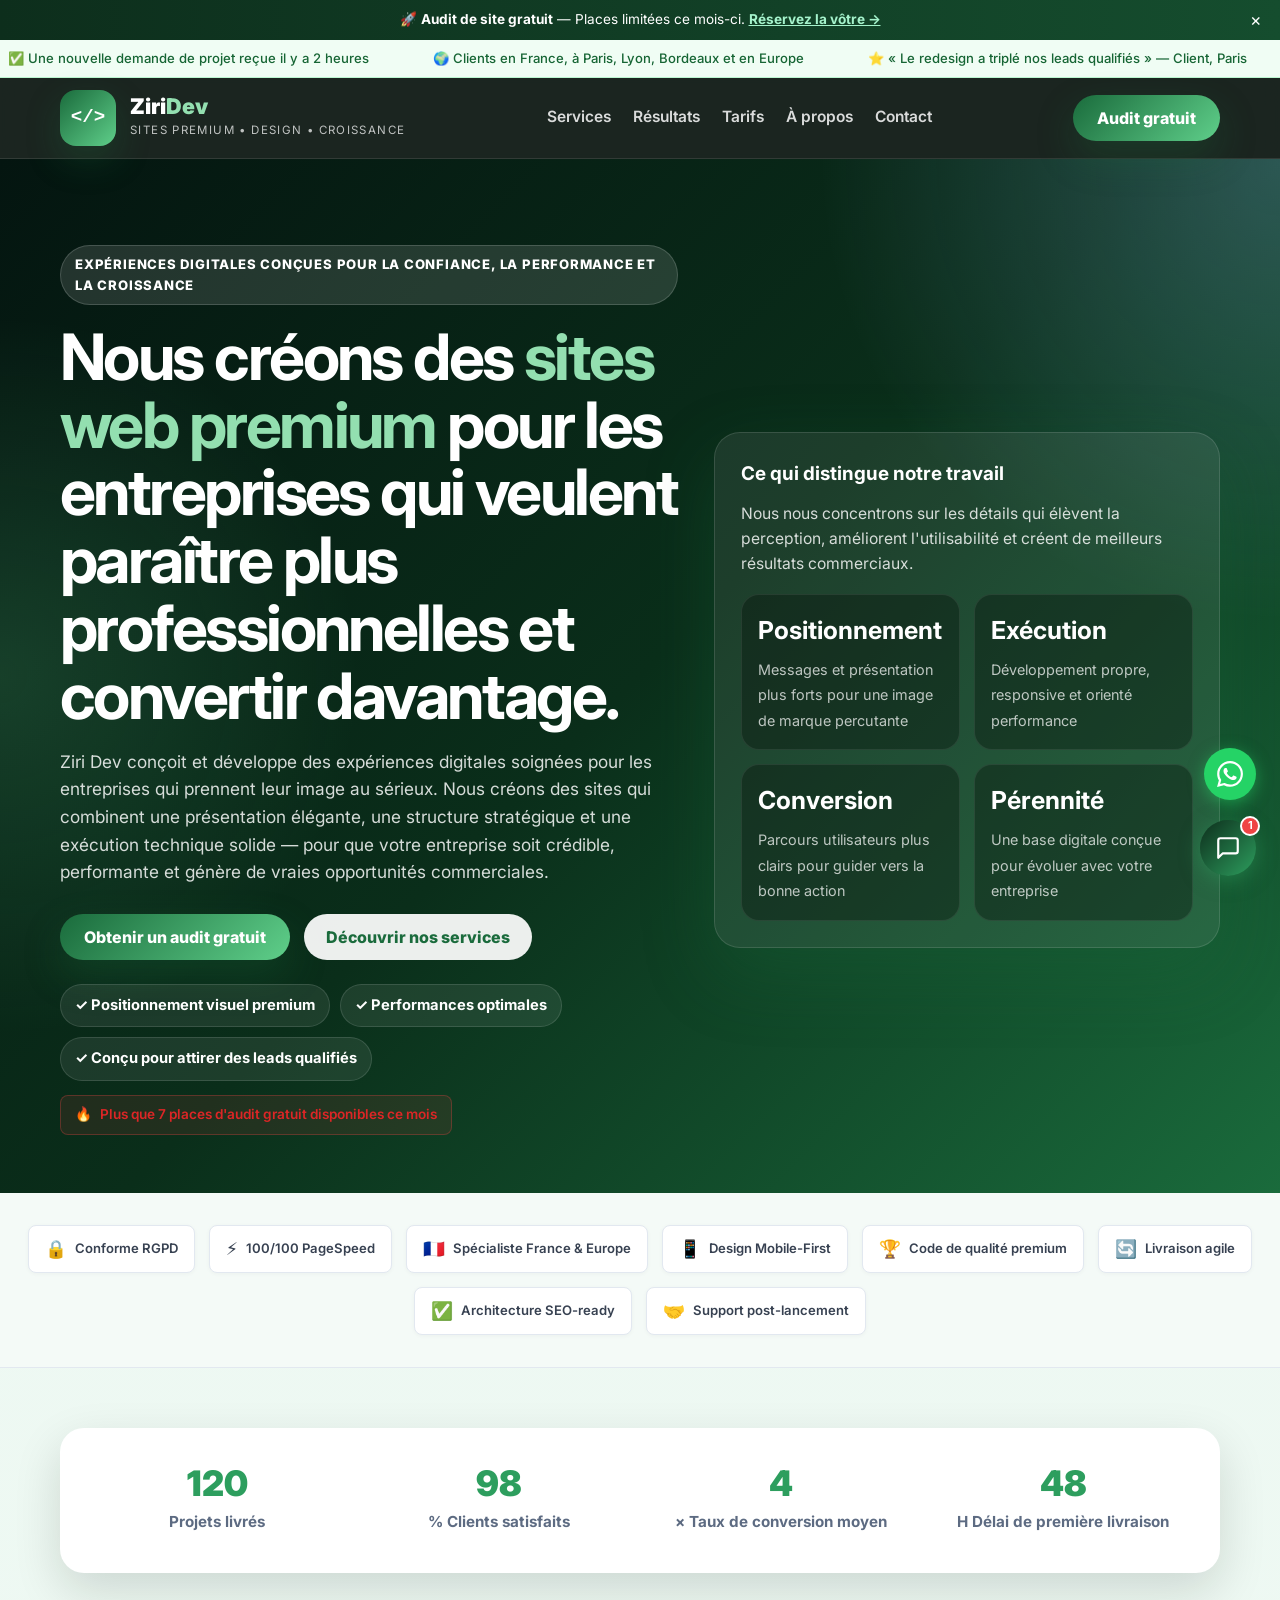
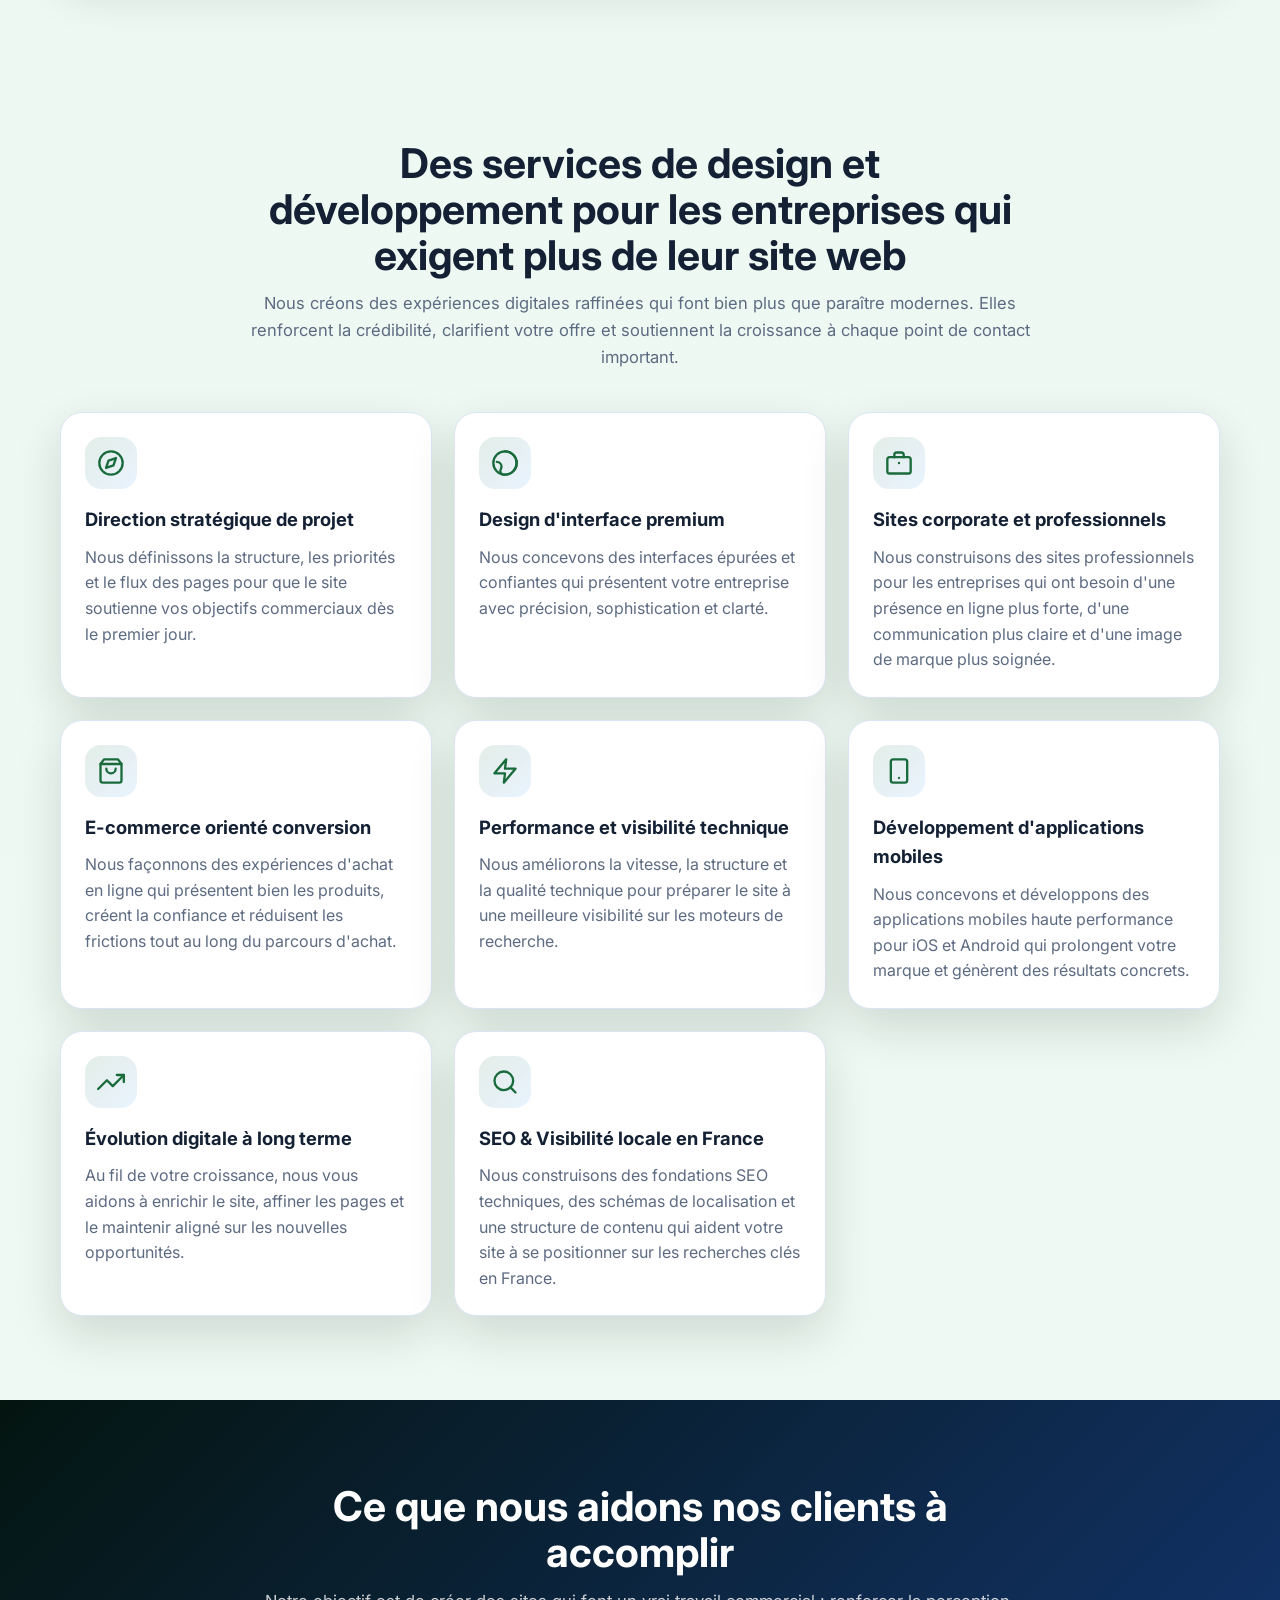
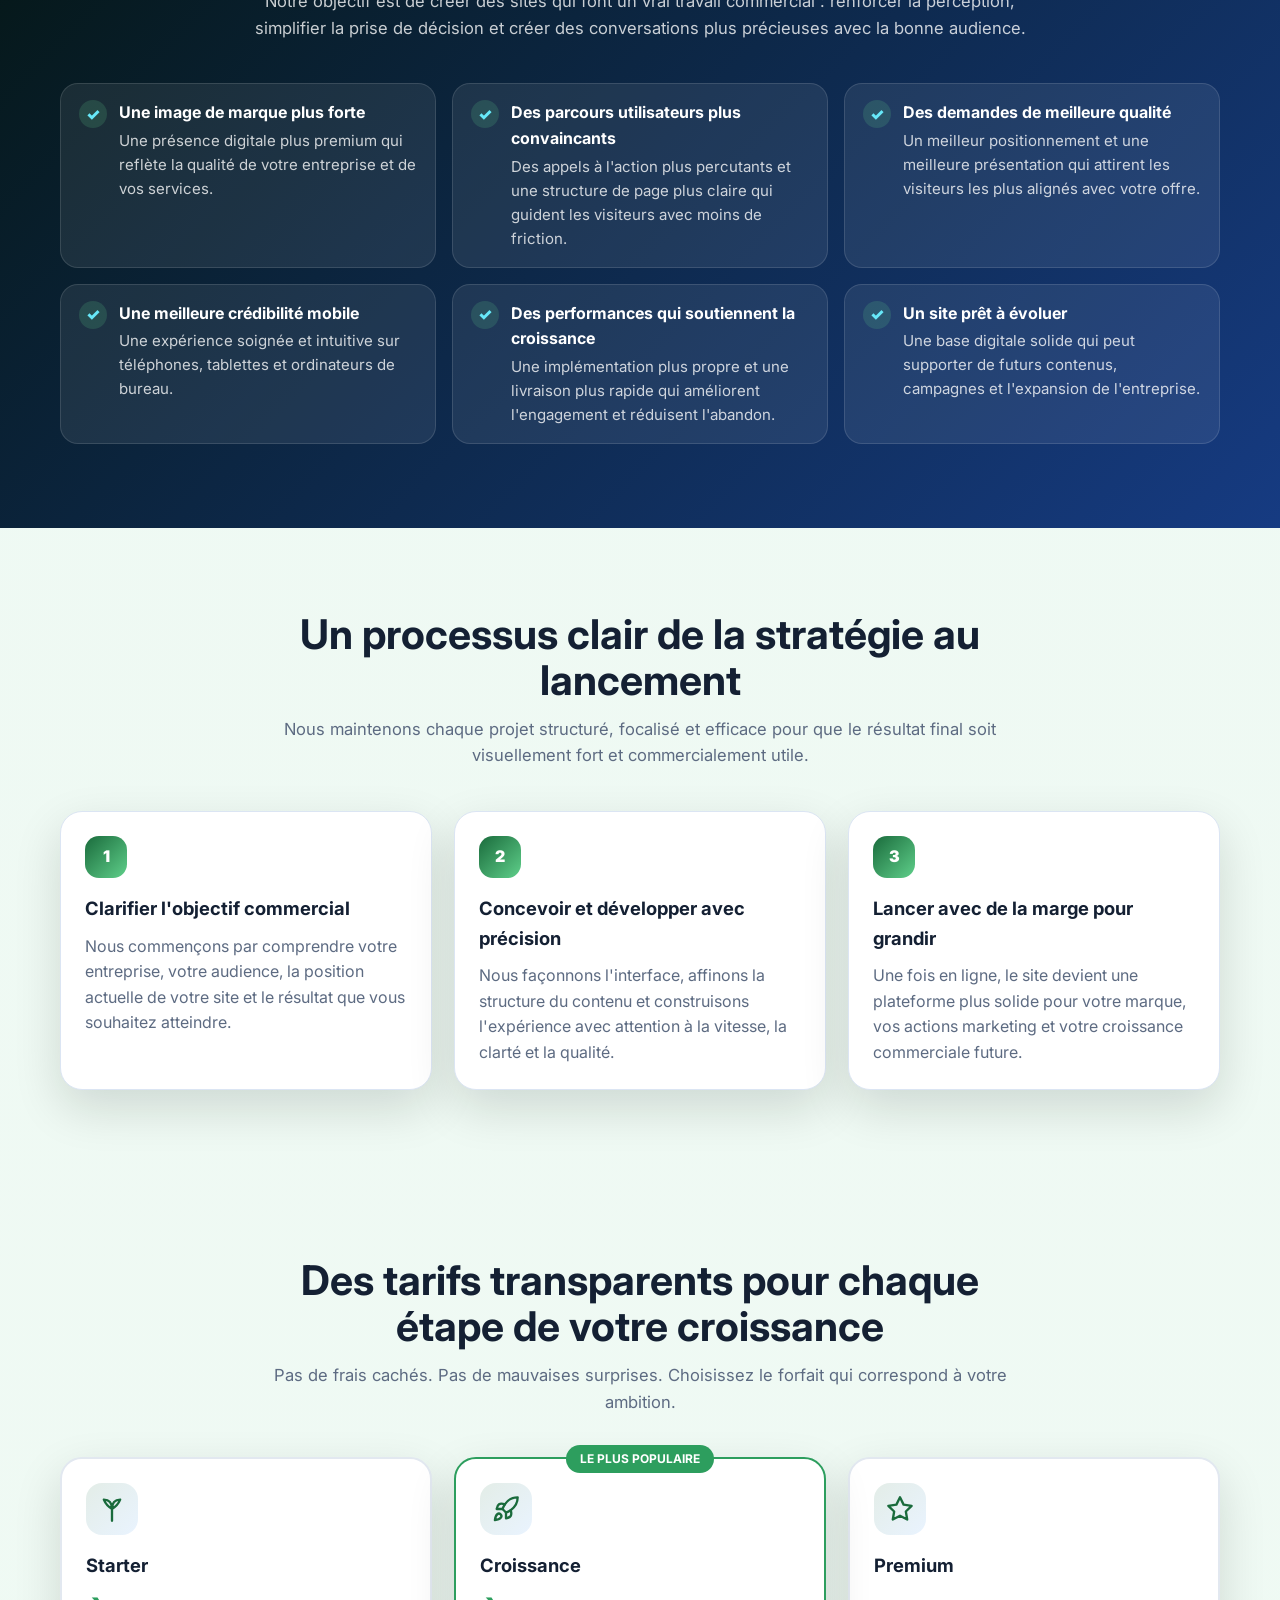
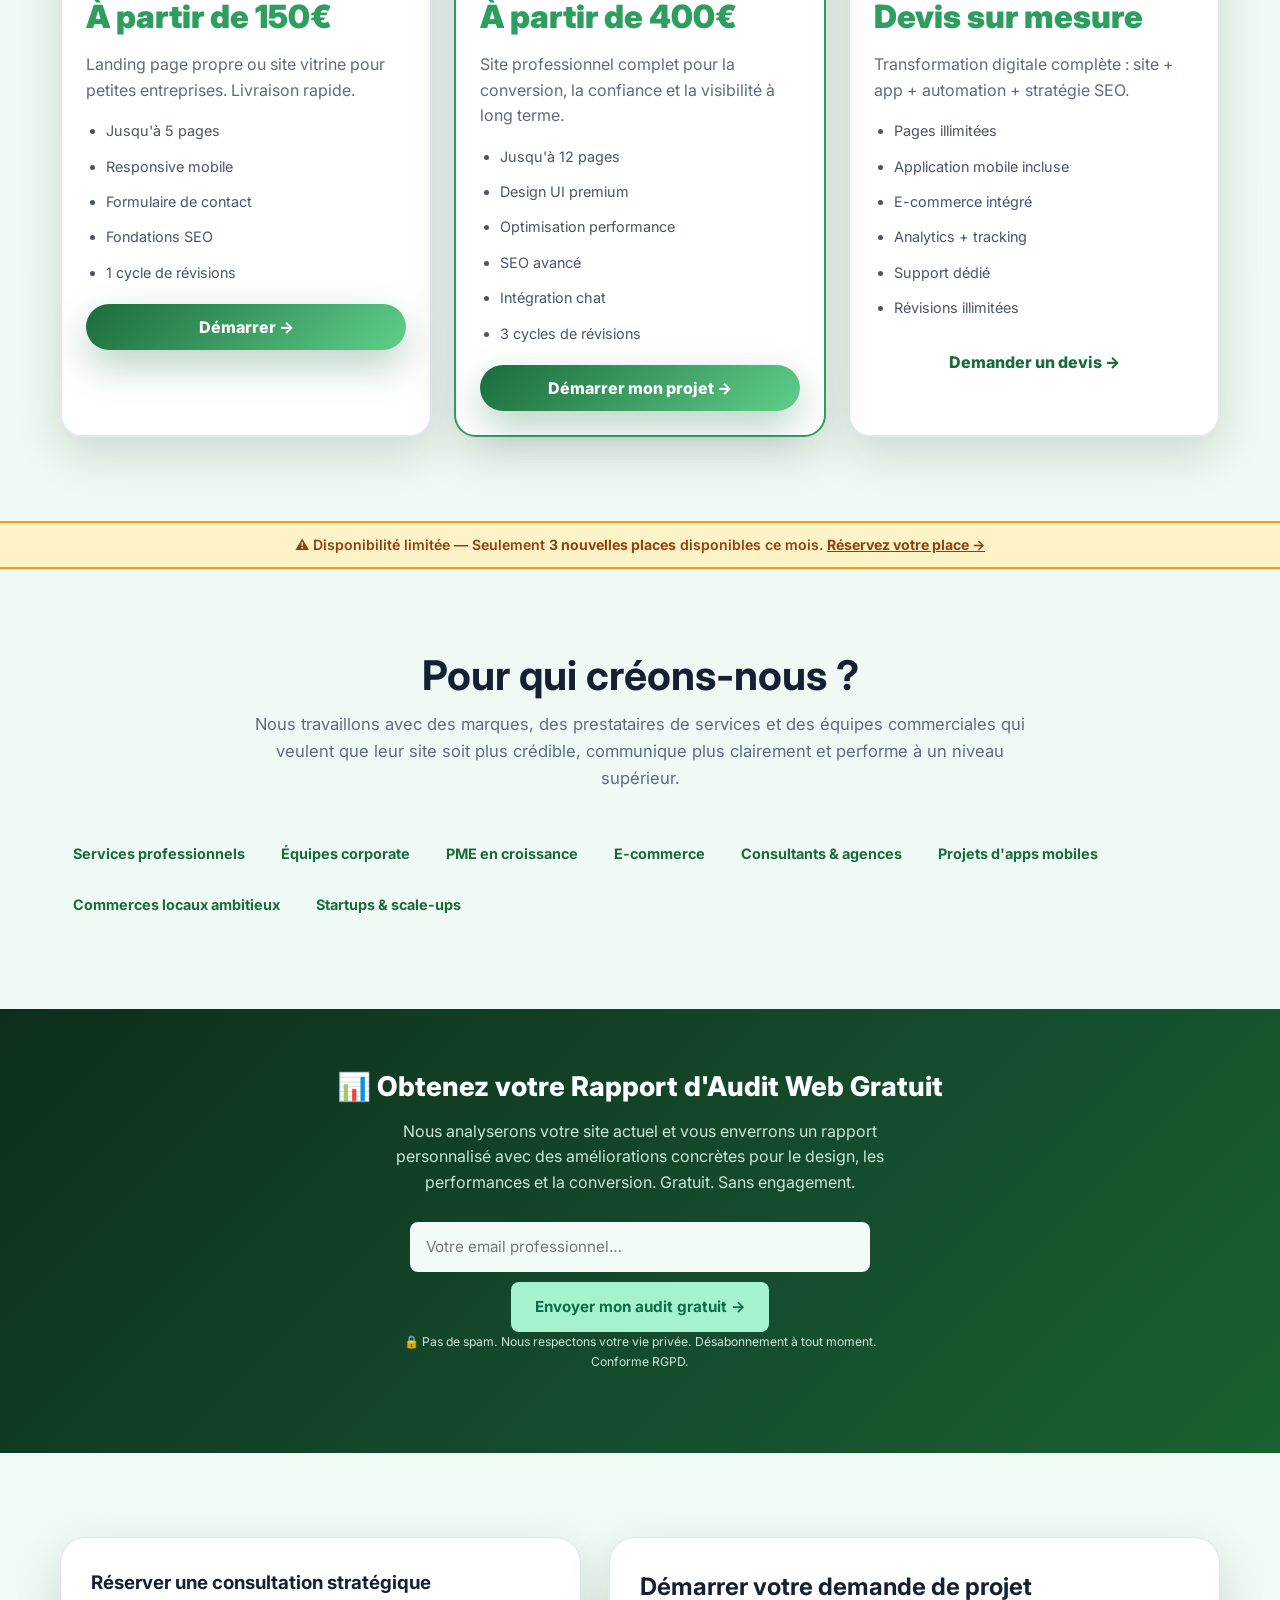
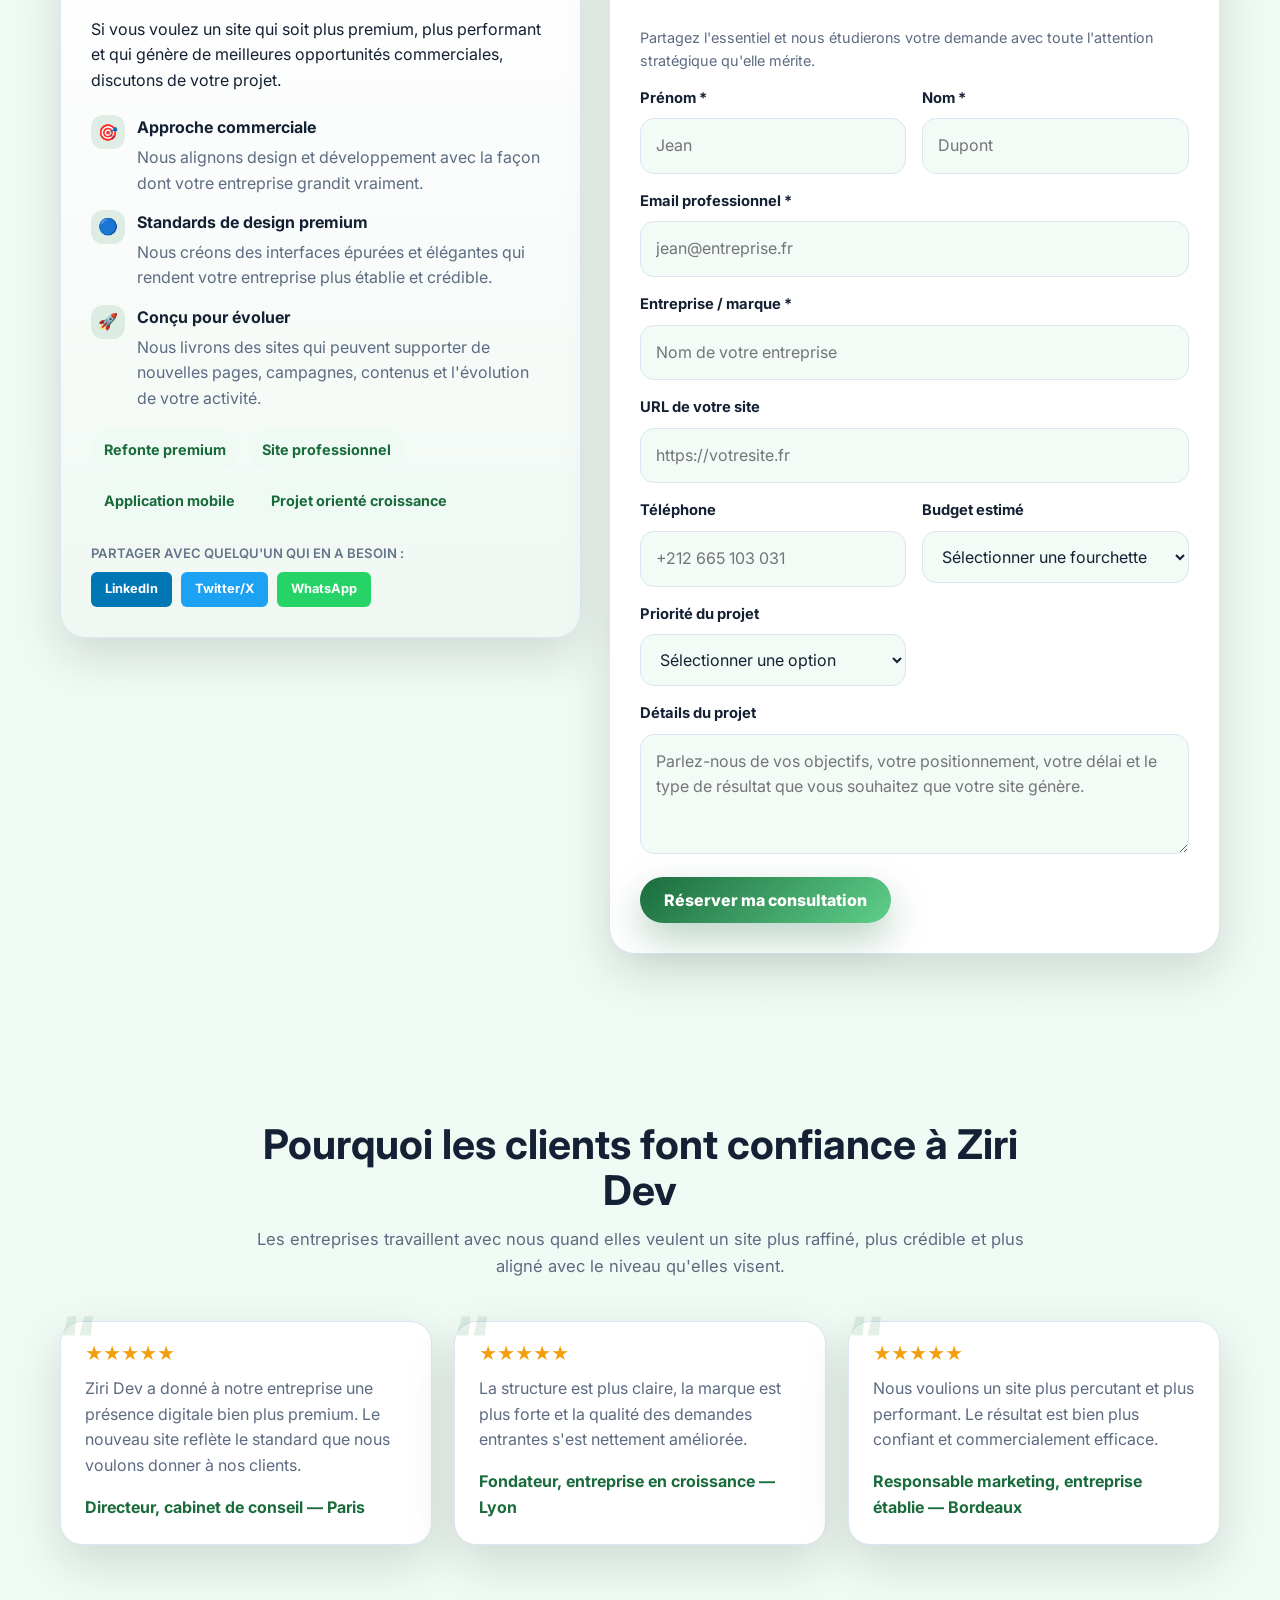
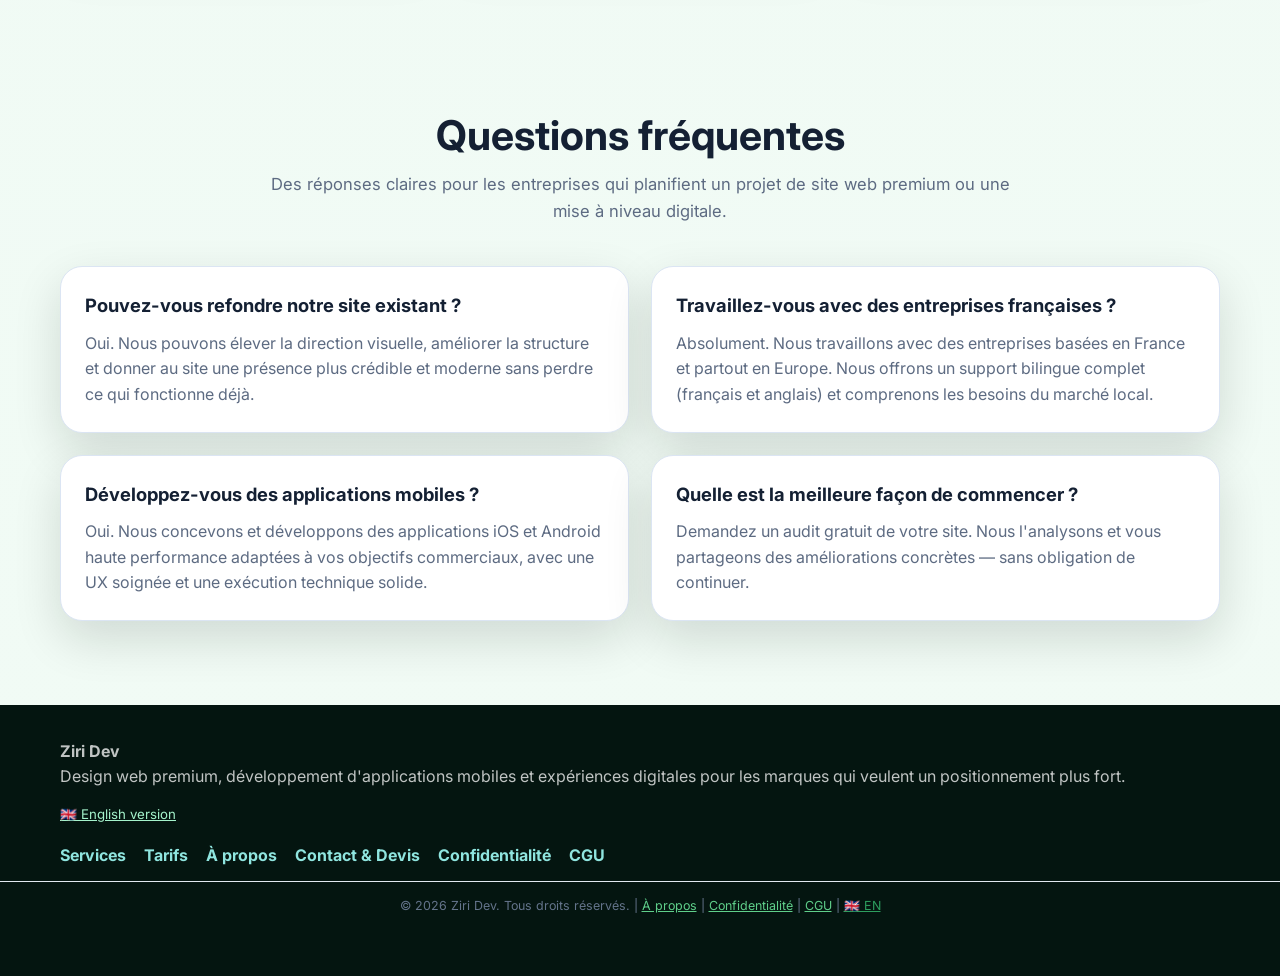
==== commit 5fcff5e7: "feat: add legal pages, contact, about, multi-platform social automation - Add privacy-policy.html (R" ====
--- a/index.html
+++ b/index.html
@@ -322,9 +322,9 @@
     <nav class="nav-links" aria-label="Navigation principale">
       <a href="#services">Services</a>
       <a href="#results">Résultats</a>
-      <a href="#process">Méthode</a>
       <a href="#pricing">Tarifs</a>
-      <a href="#contact">Contact</a>
+      <a href="about">À propos</a>
+      <a href="contact">Contact</a>
     </nav>
     <div class="nav-actions">
       <a class="btn btn-primary" href="#contact">Audit gratuit</a>
@@ -737,14 +737,18 @@
     <div class="footer-links">
       <a href="#services">Services</a>
       <a href="#pricing">Tarifs</a>
-      <a href="#results">Résultats</a>
-      <a href="#contact">Réserver une consultation</a>
+      <a href="about">À propos</a>
+      <a href="contact">Contact & Devis</a>
+      <a href="privacy-policy">Confidentialité</a>
+      <a href="terms">CGU</a>
     </div>
   </div>
   <div style="text-align:center;padding:14px;font-size:.78rem;color:#64748b;border-top:1px solid #e2e8f0;margin-top:12px;">
-    © 2025 Ziri Dev. Tous droits réservés. |
-    <a href="https://ziridev.vercel.app" style="color:#2d9e5e;">EN</a> |
-    Conçu avec ♥ pour les entreprises ambitieuses.
+    © 2026 Ziri Dev. Tous droits réservés. |
+    <a href="about" style="color:#5fcf8a;">À propos</a> |
+    <a href="privacy-policy" style="color:#5fcf8a;">Confidentialité</a> |
+    <a href="terms" style="color:#5fcf8a;">CGU</a> |
+    <a href="https://ziridev.vercel.app" style="color:#2d9e5e;">🇬🇧 EN</a>
   </div>
 </footer>
 
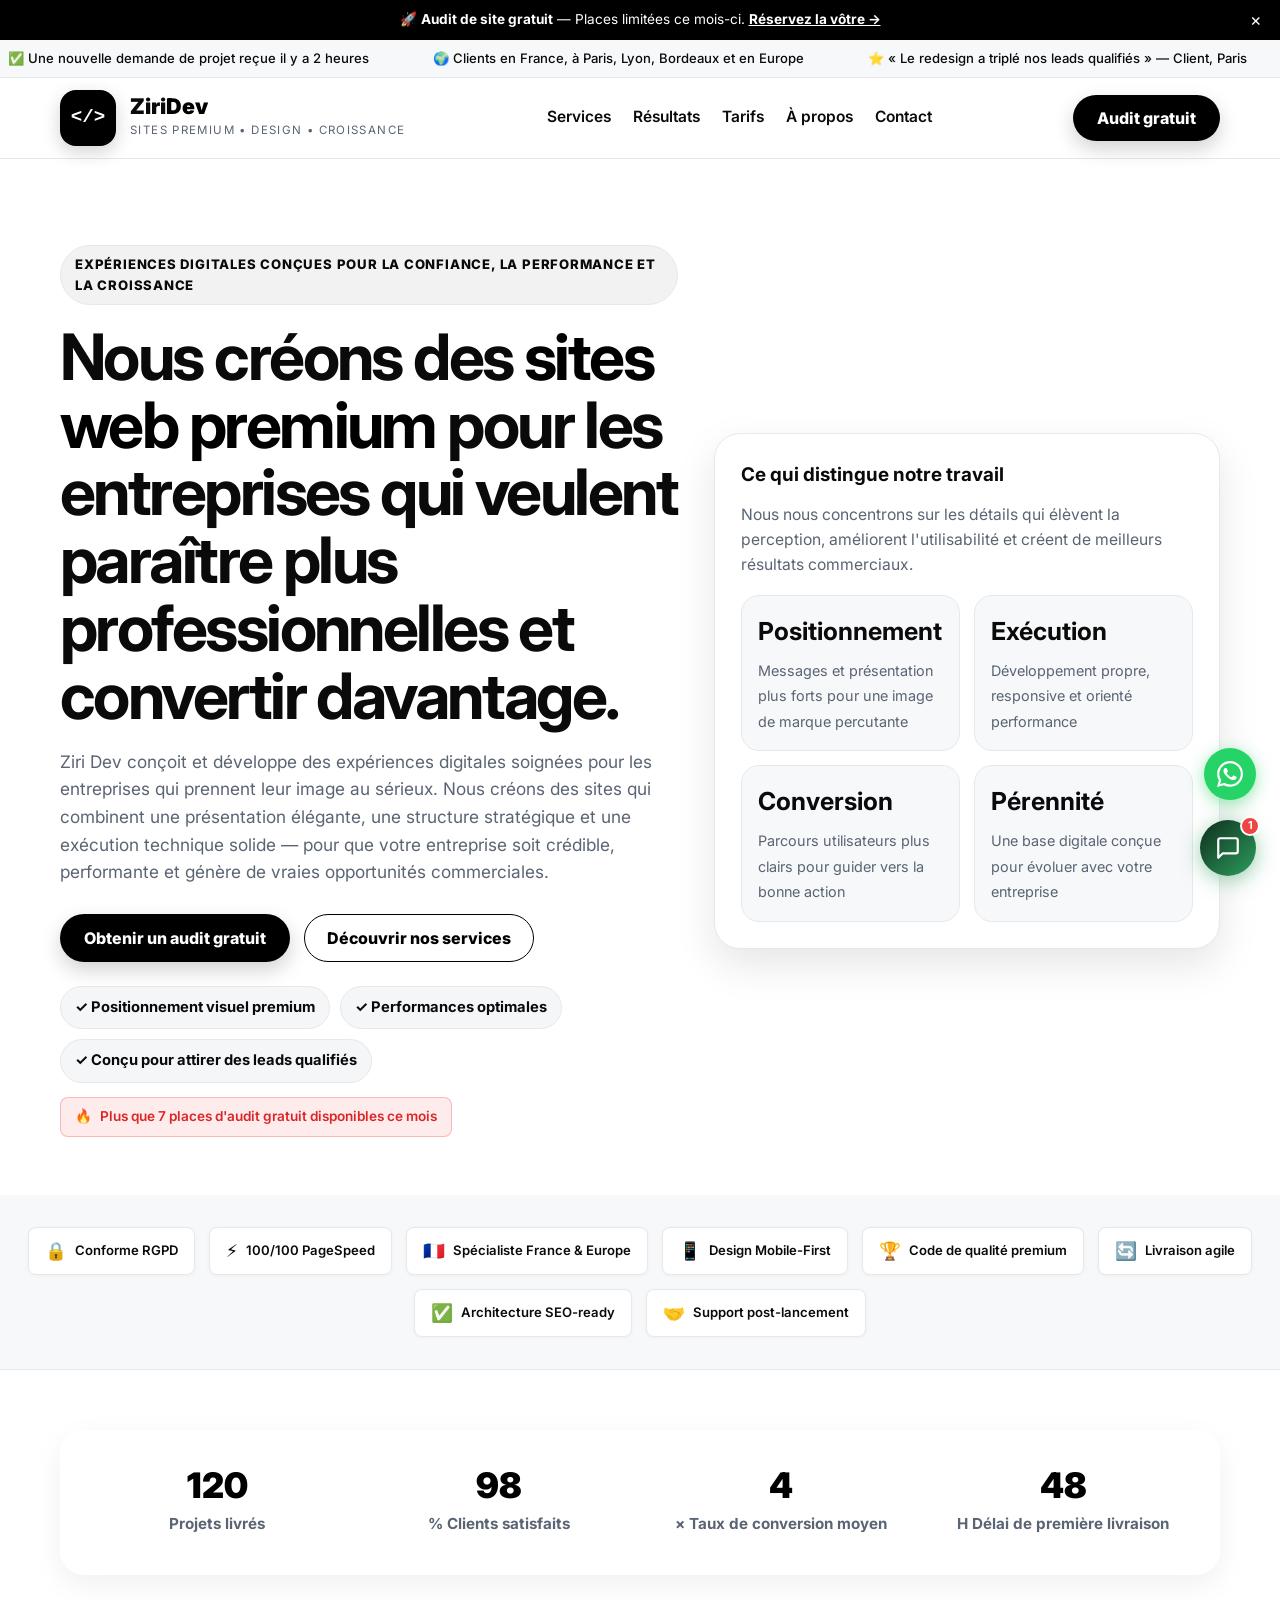
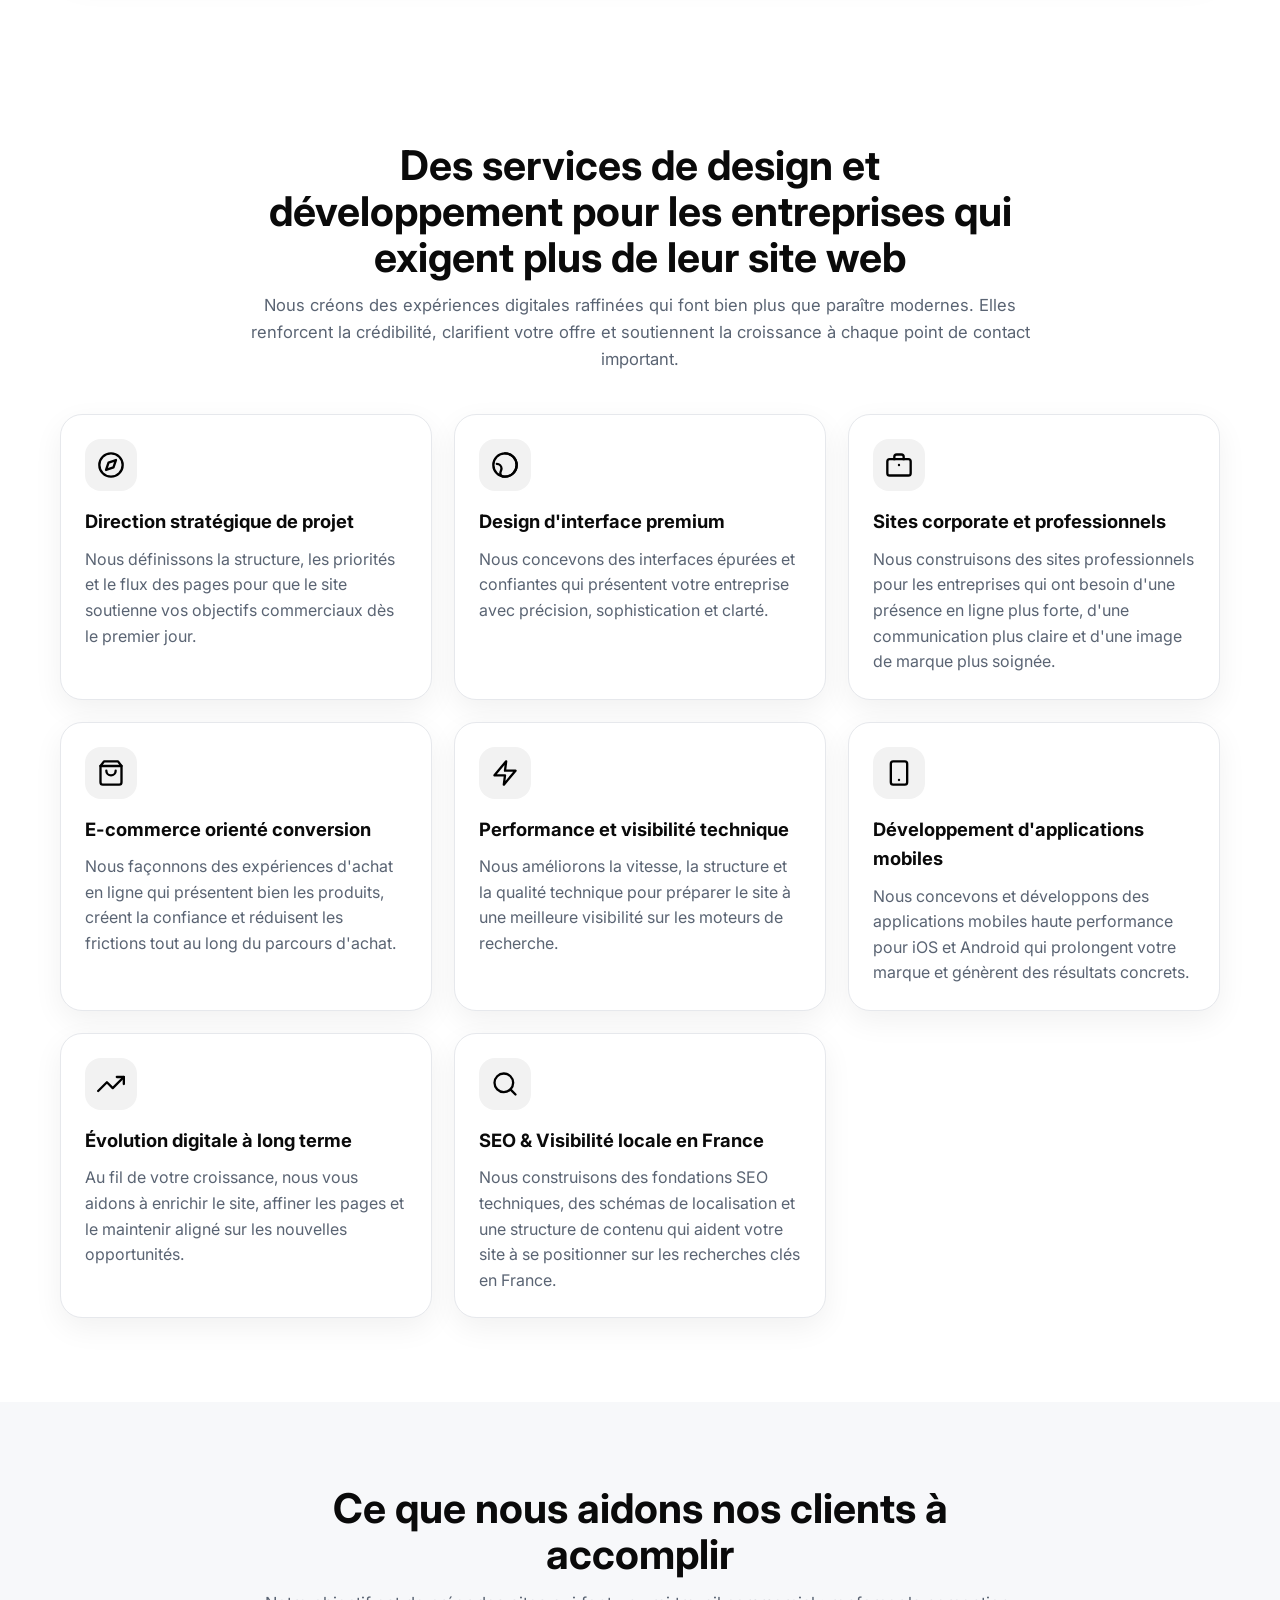
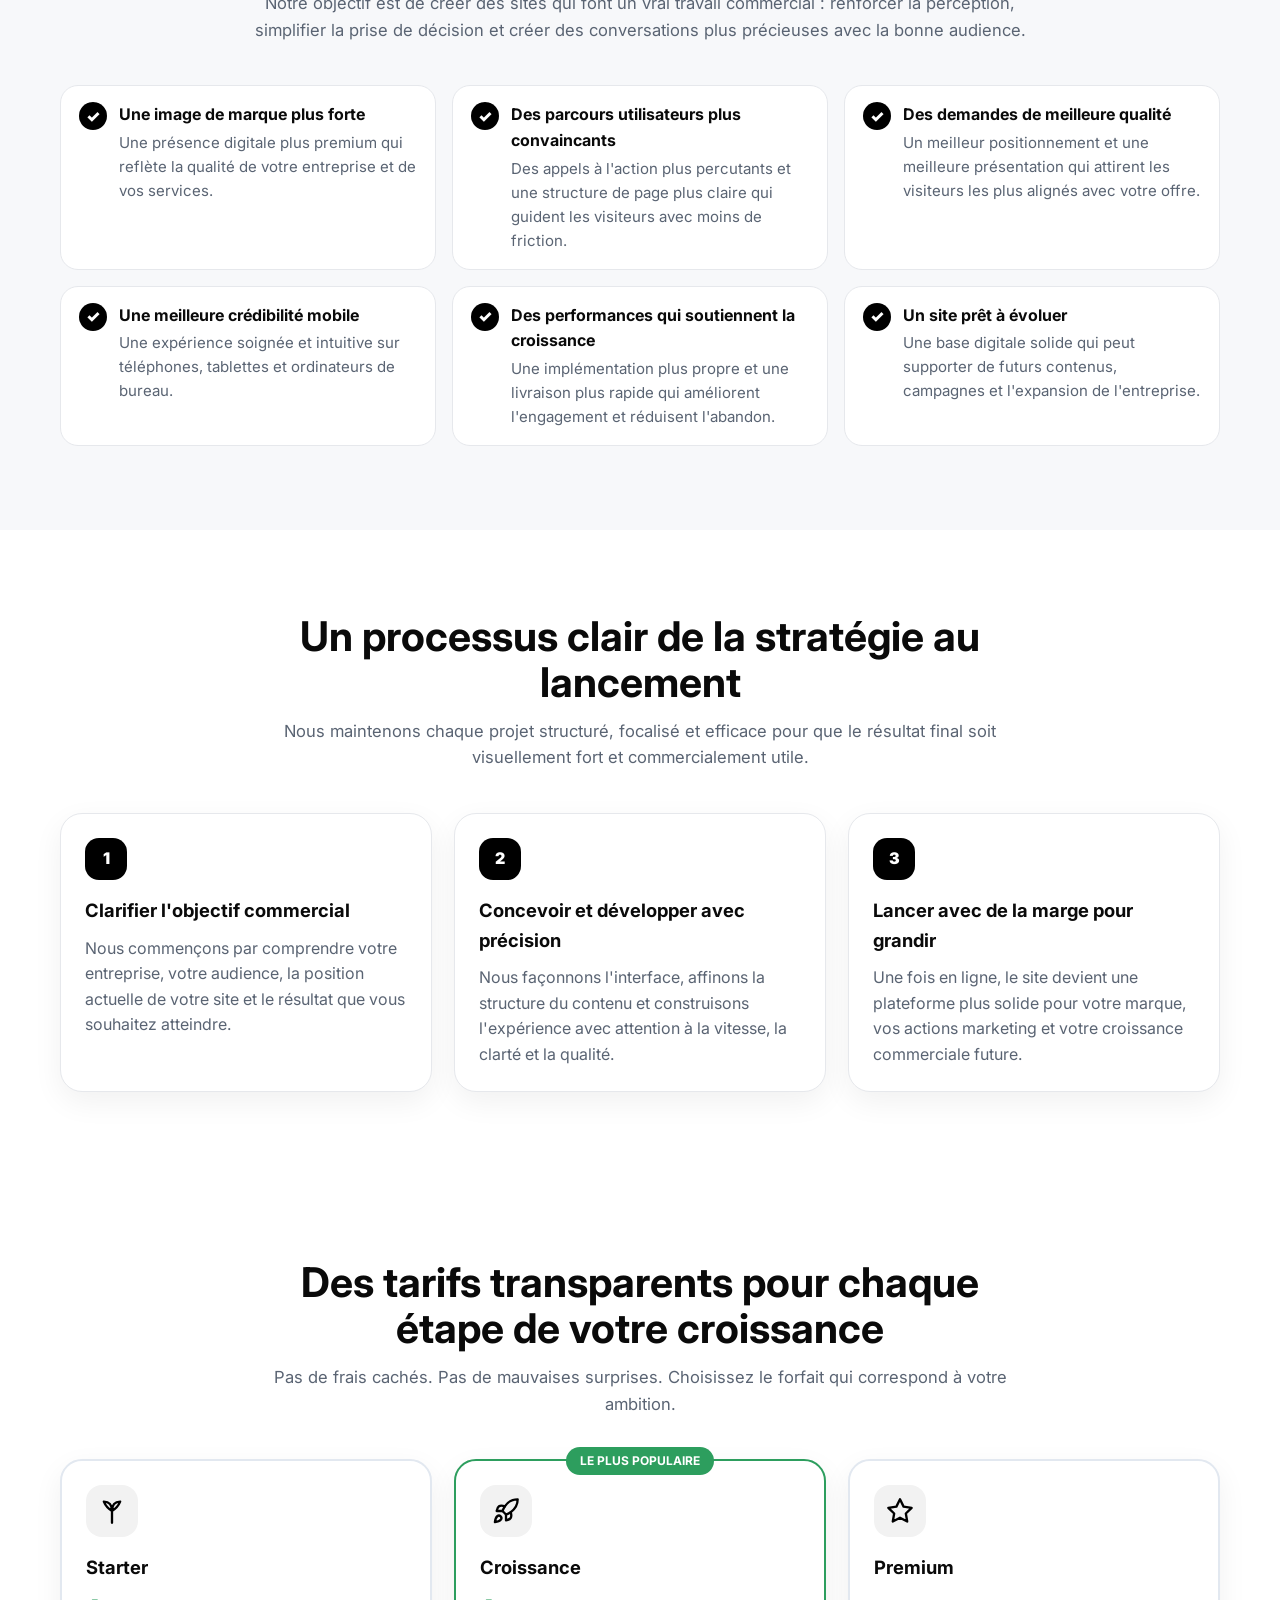
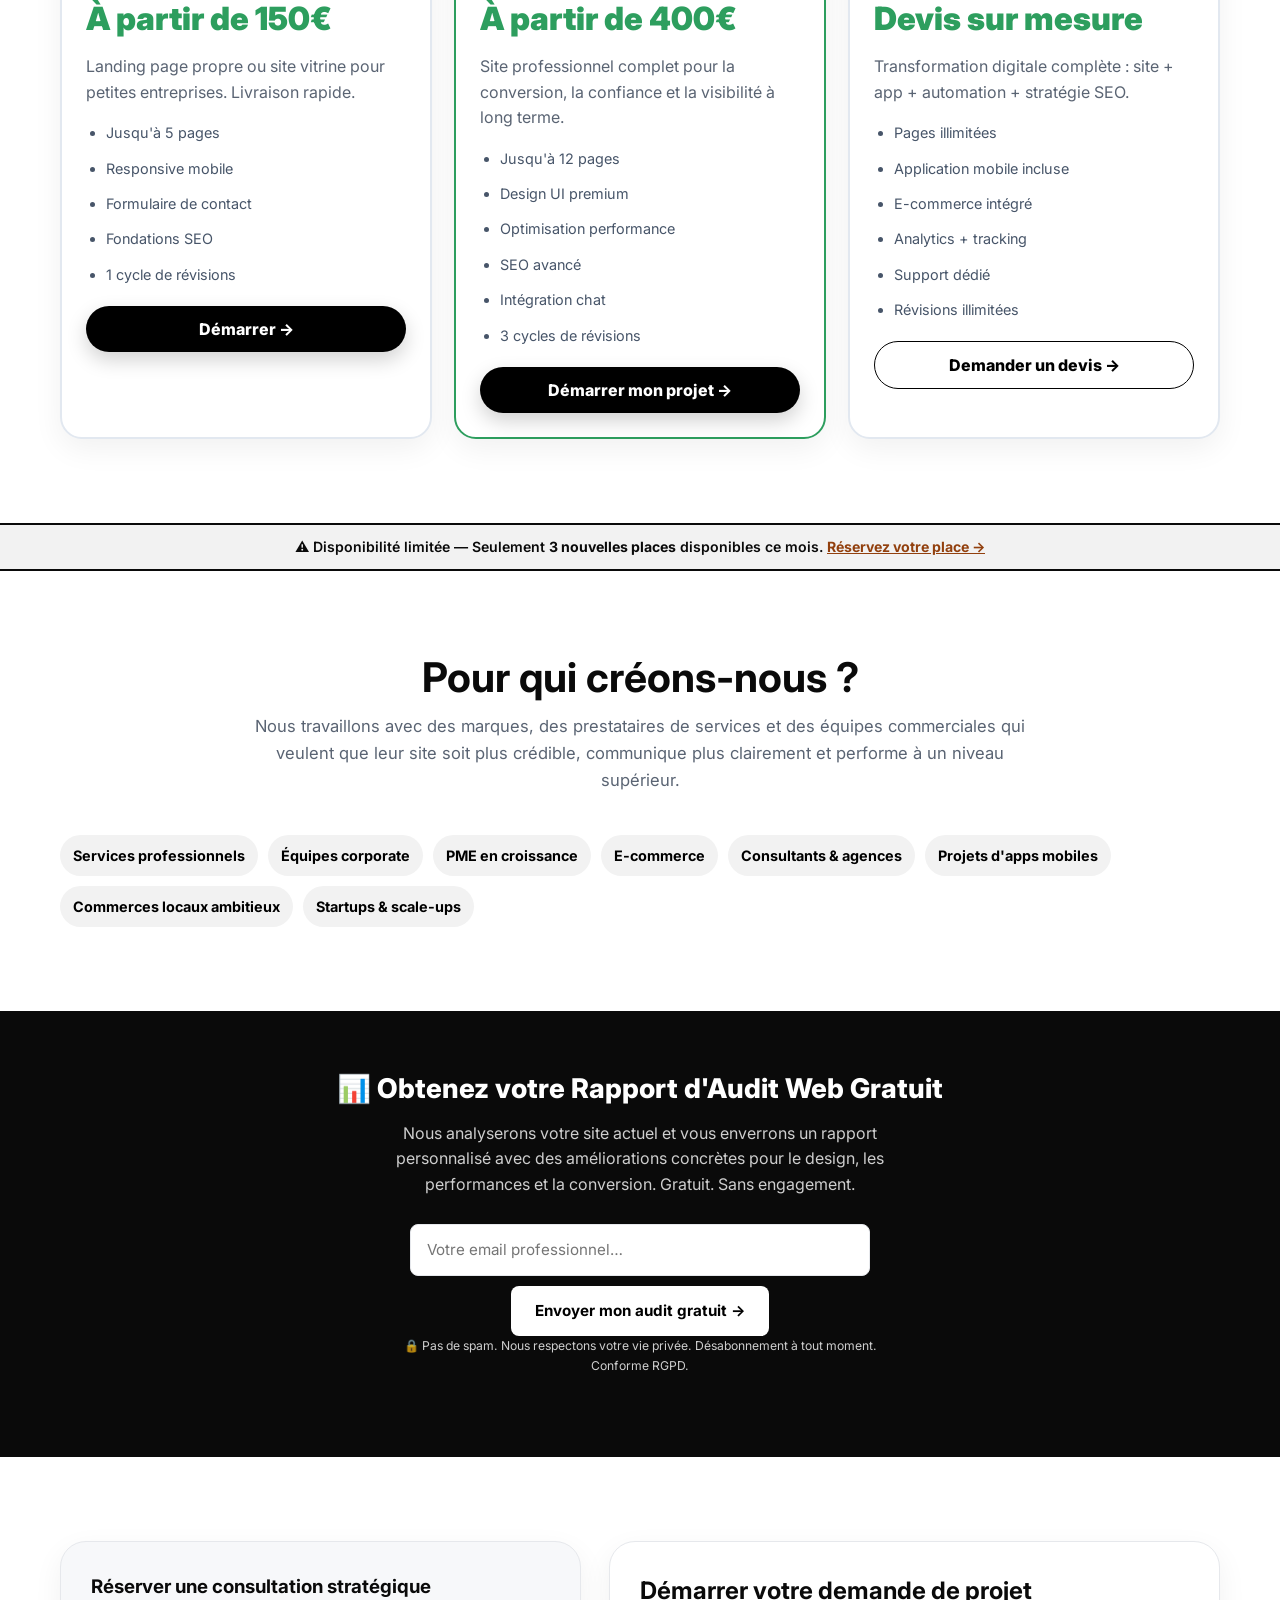
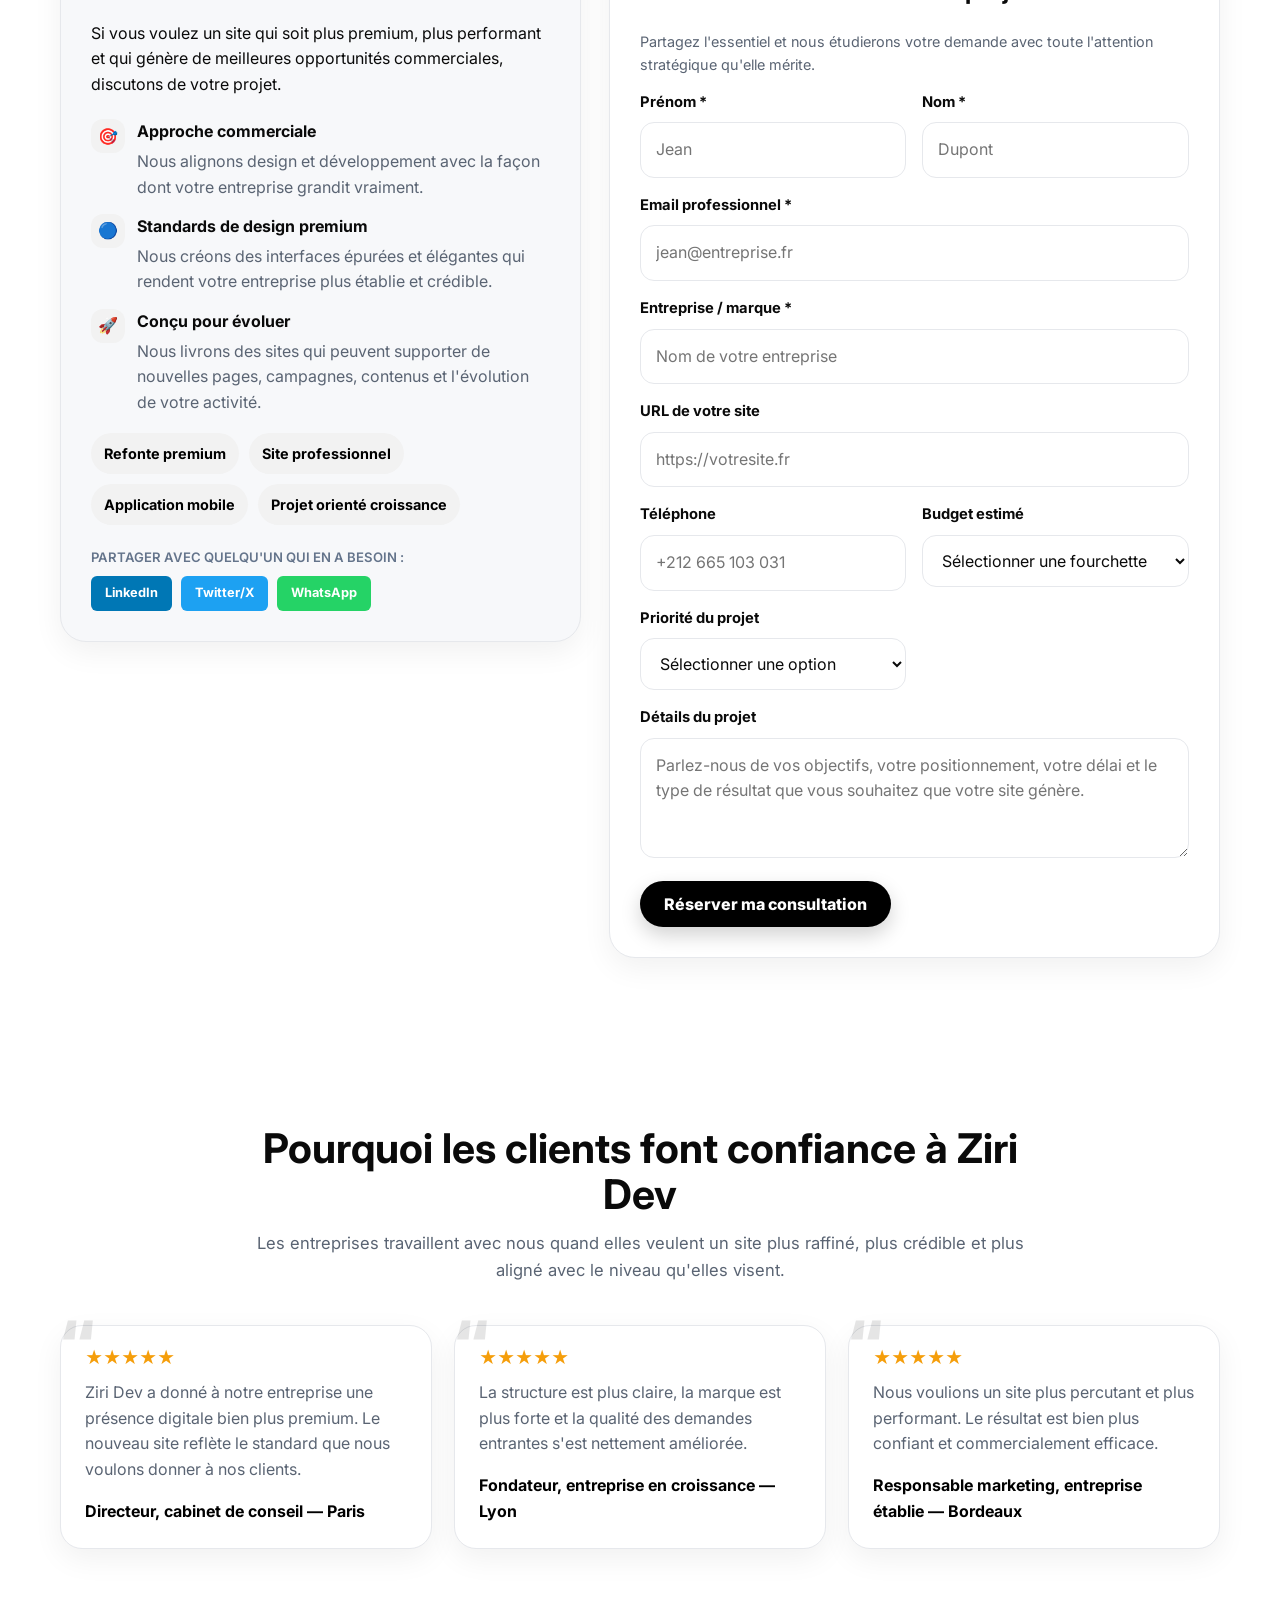
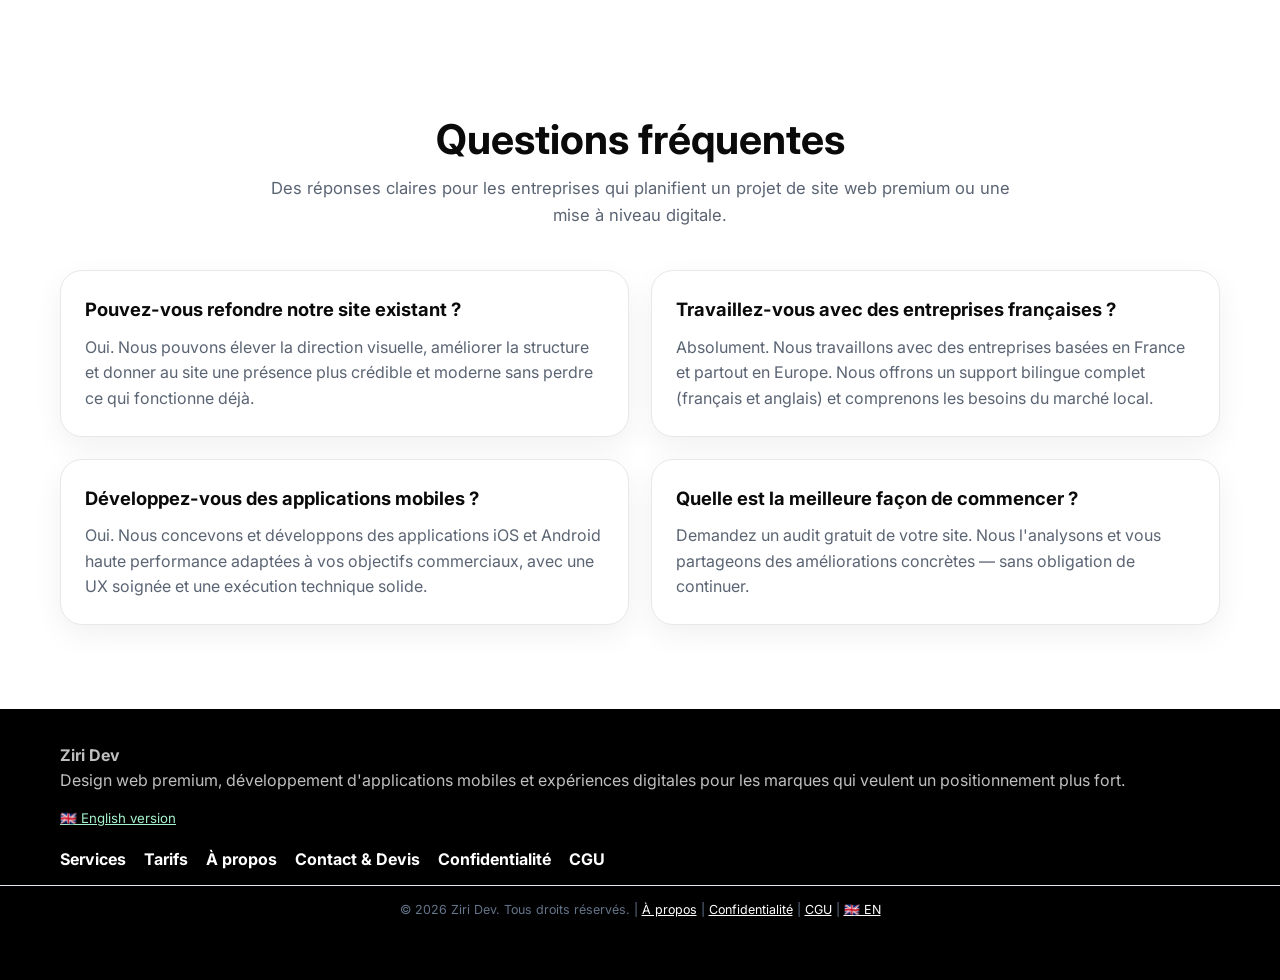
==== commit 56d57470: "fix: improve mobile header alignment and legal routes" ====
--- a/index.html
+++ b/index.html
@@ -745,10 +745,10 @@
   </div>
   <div style="text-align:center;padding:14px;font-size:.78rem;color:#64748b;border-top:1px solid #e2e8f0;margin-top:12px;">
     © 2026 Ziri Dev. Tous droits réservés. |
-    <a href="about" style="color:#5fcf8a;">À propos</a> |
-    <a href="privacy-policy" style="color:#5fcf8a;">Confidentialité</a> |
-    <a href="terms" style="color:#5fcf8a;">CGU</a> |
-    <a href="https://ziridev.vercel.app" style="color:#2d9e5e;">🇬🇧 EN</a>
+    <a href="about" style="color:#ffffff;">À propos</a> |
+    <a href="privacy-policy" style="color:#ffffff;">Confidentialité</a> |
+    <a href="terms" style="color:#ffffff;">CGU</a> |
+    <a href="https://ziridev.vercel.app" style="color:#ffffff;">🇬🇧 EN</a>
   </div>
 </footer>
 
--- a/assets/css/style.css
+++ b/assets/css/style.css
@@ -906,3 +906,449 @@
   background: rgba(255,255,255,0.12);
   color: #fff;
 }
+
+/* ============================================================
+   PROFESSIONAL THEME OVERRIDE — White background + Black buttons
+   Added 2026-05-30. Keep at end of file so it wins the cascade.
+   ============================================================ */
+
+:root {
+  --bg: #ffffff;
+  --bg-soft: #f7f8fa;
+  --surface: #ffffff;
+  --surface-soft: #f5f6f8;
+  --text: #0a0a0a;
+  --muted: #5a6473;
+  --line: #e6e8ec;
+  --primary: #000000;
+  --primary-2: #1a1a1a;
+  --accent: #000000;
+  --accent-2: #2a2a2a;
+  --white: #ffffff;
+  --shadow: 0 10px 30px rgba(10, 10, 10, 0.06);
+  --hero-shadow: 0 16px 40px rgba(10, 10, 10, 0.10);
+}
+
+/* Base */
+body {
+  background: #ffffff !important;
+  color: var(--text);
+}
+
+/* Header — clean white, light border */
+.site-header {
+  background: rgba(255, 255, 255, 0.96) !important;
+  border-bottom: 1px solid var(--line);
+  backdrop-filter: blur(10px);
+}
+.brand { color: var(--text); }
+.brand-mark {
+  background: #000000 !important;
+  box-shadow: 0 6px 18px rgba(0, 0, 0, 0.18);
+}
+.brand-mark span { color: #ffffff; }
+.brand-title { color: var(--text); }
+.brand-title em { color: #000000; font-style: normal; }
+.brand-tag { color: var(--muted); }
+
+.nav-links a { color: var(--text); }
+.nav-links a:hover { color: #000000; }
+.nav-links a.nav-cta { color: #000000; font-weight: 800; }
+
+/* Buttons — black with white text */
+.btn-primary {
+  background: #000000 !important;
+  color: #ffffff !important;
+  box-shadow: 0 8px 20px rgba(0, 0, 0, 0.18);
+}
+.btn-primary:hover { background: #1a1a1a !important; }
+
+.btn-secondary {
+  background: #ffffff !important;
+  color: #000000 !important;
+  border: 1.5px solid #000000;
+  box-shadow: none;
+}
+.btn-secondary:hover { background: #f2f2f2 !important; }
+
+/* Hamburger — black on white, aligned right on mobile */
+.menu-toggle {
+  background: #000000 !important;
+  color: #ffffff !important;
+  border: 1px solid #000000;
+  margin-left: auto;
+}
+.menu-toggle:hover { background: #1a1a1a !important; }
+
+/* Hero — white background, dark text */
+.hero {
+  background: #ffffff !important;
+  color: var(--text) !important;
+  padding: 86px 0 58px;
+}
+.hero h1 { color: var(--text); }
+.hero h1 span { color: #000000; }
+.hero p { color: var(--muted) !important; }
+
+.eyebrow {
+  background: #f2f2f2 !important;
+  border: 1px solid var(--line) !important;
+  color: var(--text);
+}
+.hero-points span {
+  background: #f5f6f8 !important;
+  border: 1px solid var(--line) !important;
+  color: var(--text);
+}
+
+/* Hero card — light surface */
+.hero-card {
+  background: #ffffff !important;
+  border: 1px solid var(--line) !important;
+  box-shadow: var(--hero-shadow);
+  color: var(--text);
+}
+.hero-card h2 { color: var(--text); }
+.hero-card p { color: var(--muted) !important; }
+.mini-card {
+  background: #f7f8fa !important;
+  border: 1px solid var(--line) !important;
+  color: var(--text);
+}
+.mini-card strong { color: var(--text); }
+.mini-card span { color: var(--muted); }
+
+/* Stats */
+.stat strong { color: #000000 !important; }
+
+/* Cards */
+.card {
+  background: #ffffff;
+  border: 1px solid var(--line);
+  box-shadow: var(--shadow);
+}
+.card .icon {
+  background: #f2f2f2 !important;
+  color: #000000 !important;
+}
+.card .icon svg { stroke: #000000 !important; }
+
+/* Dark band → light band */
+.dark-band {
+  background: #f7f8fa !important;
+  color: var(--text) !important;
+}
+.dark-band .section-head p { color: var(--muted) !important; }
+.check-item {
+  background: #ffffff !important;
+  border: 1px solid var(--line) !important;
+  color: var(--text);
+}
+.check-item span {
+  background: #000000 !important;
+  color: #ffffff !important;
+}
+.check-item p { color: var(--muted) !important; }
+.check-item strong { color: var(--text); }
+
+/* Steps */
+.step-number {
+  background: #000000 !important;
+  color: #ffffff !important;
+}
+
+/* Form */
+.form-panel, .info-panel {
+  background: #ffffff;
+  border: 1px solid var(--line);
+}
+.info-panel { background: #f7f8fa !important; }
+input, select, textarea {
+  background: #ffffff !important;
+  border: 1.5px solid var(--line) !important;
+}
+input:focus, select:focus, textarea:focus {
+  border-color: #000000 !important;
+  box-shadow: 0 0 0 3px rgba(0, 0, 0, 0.08) !important;
+  background: #ffffff !important;
+}
+.info-dot {
+  background: #f2f2f2 !important;
+  color: #000000 !important;
+}
+.badge-row span {
+  background: #f2f2f2 !important;
+  color: #000000 !important;
+}
+
+/* Quote */
+.quote::before { color: rgba(0, 0, 0, 0.10) !important; }
+.quote strong { color: #000000 !important; }
+
+/* Footer — keep dark for contrast, but pure black */
+.site-footer {
+  background: #000000 !important;
+  color: rgba(255, 255, 255, 0.75);
+}
+.footer-links a { color: #ffffff !important; }
+.footer-links a:hover { color: #cccccc !important; }
+
+/* Language switcher — dark text on light header */
+.nd-lang-switch {
+  color: var(--text) !important;
+  border: 1px solid var(--line) !important;
+}
+.nd-lang-switch:hover {
+  background: #f2f2f2 !important;
+  color: #000000 !important;
+}
+
+/* Chat — black accent */
+#ai-chat-bubble {
+  background: #000000 !important;
+  box-shadow: 0 8px 24px rgba(0, 0, 0, 0.25);
+}
+#ai-chat-bubble:hover {
+  box-shadow: 0 12px 32px rgba(0, 0, 0, 0.35);
+  outline: 3px solid rgba(0, 0, 0, 0.15);
+}
+.chat-header {
+  background: #000000 !important;
+}
+.chat-msg.user .chat-bubble {
+  background: #000000 !important;
+  color: #ffffff;
+}
+#chat-send {
+  background: #000000 !important;
+  box-shadow: 0 4px 12px rgba(0, 0, 0, 0.25);
+}
+#chat-send:hover { box-shadow: 0 6px 16px rgba(0, 0, 0, 0.35); }
+.chat-quick-btn {
+  background: #f5f6f8 !important;
+  color: #000000 !important;
+  border: 1.5px solid var(--line) !important;
+}
+.chat-quick-btn:hover { background: #e9eaee !important; }
+.chat-typing span { background: #000000 !important; }
+
+/* ── Mobile: hamburger pinned right ─────────────────────── */
+@media (max-width: 860px) {
+  .site-nav {
+    flex-wrap: wrap;
+    justify-content: space-between;
+  }
+  .brand { margin-right: auto; }
+  .nav-actions {
+    margin-left: auto;
+    order: 2;
+  }
+  .nav-actions .btn-primary { display: none; }
+  .menu-toggle {
+    margin-left: auto;
+    display: inline-grid !important;
+    place-items: center;
+  }
+  .nav-links {
+    order: 10;
+    width: 100%;
+  }
+  .nav-links a {
+    background: #f5f6f8 !important;
+    color: var(--text) !important;
+  }
+  .site-header.menu-open .nav-links { display: flex; }
+}
+
+/* ============================================================
+   Extra overrides for inline-styled marketing elements
+   ============================================================ */
+
+/* Sticky top announcement banner */
+#sticky-banner {
+  background: #000000 !important;
+  color: #ffffff !important;
+}
+#sticky-banner a {
+  color: #ffffff !important;
+  text-decoration: underline;
+}
+#sticky-banner .close-banner { color: #ffffff !important; }
+
+/* Social proof ticker */
+#social-proof {
+  background: #f7f8fa !important;
+  border-bottom: 1px solid #e6e8ec !important;
+  color: #0a0a0a !important;
+}
+
+/* Scroll progress bar */
+#scroll-bar {
+  background: #000000 !important;
+}
+
+/* Exit overlay popup */
+#exit-box h2 { color: #0a0a0a !important; }
+#exit-box .exit-yes {
+  background: #000000 !important;
+  color: #ffffff !important;
+}
+#exit-box .exit-no {
+  background: #f2f2f2 !important;
+  color: #0a0a0a !important;
+}
+
+/* Floating WhatsApp button — keep brand green (it's a recognized icon),
+   but if you want black, uncomment below */
+/*
+#wa-float {
+  background: #000000 !important;
+  box-shadow: 0 4px 16px rgba(0,0,0,.35) !important;
+}
+*/
+
+/* Lead strip (newsletter) */
+.lead-strip {
+  background: #0a0a0a !important;
+  color: #ffffff !important;
+}
+.lead-strip p { color: rgba(255,255,255,0.8) !important; }
+.lead-form button {
+  background: #ffffff !important;
+  color: #000000 !important;
+}
+
+/* Stats animated number */
+.stat strong { color: #000000 !important; }
+
+/* Trust badges */
+.trust-badges {
+  background: #f7f8fa !important;
+  border-bottom: 1px solid #e6e8ec !important;
+}
+.trust-badge {
+  background: #ffffff !important;
+  border: 1px solid #e6e8ec !important;
+  color: #0a0a0a !important;
+}
+
+/* Urgency bar */
+.urgency-bar {
+  background: #f2f2f2 !important;
+  border-top: 2px solid #0a0a0a !important;
+  border-bottom: 2px solid #0a0a0a !important;
+  color: #0a0a0a !important;
+}
+
+/* Lead popup */
+#lead-popup {
+  border-top: 4px solid #000000 !important;
+}
+#lead-popup h4 { color: #0a0a0a !important; }
+#lead-popup button.lp-btn {
+  background: #000000 !important;
+  color: #ffffff !important;
+}
+
+/* CTA timer keeps red - it's an urgency signal */
+
+/* Mobile: ensure hamburger is truly aligned right */
+@media (max-width: 860px) {
+  .site-nav { gap: 12px; }
+  .brand { flex: 1 1 auto; min-width: 0; }
+  .nav-actions {
+    flex: 0 0 auto;
+    margin-left: auto;
+  }
+}
+/* ============================================================
+   MOBILE HEADER REFINEMENT + LEGAL ROUTES SUPPORT
+   ============================================================ */
+@media (max-width: 860px) {
+  .brand-tag {
+    display: none !important;
+  }
+  .brand {
+    align-items: center;
+    gap: 12px;
+    max-width: calc(100% - 84px);
+  }
+  .brand-copy {
+    display: flex;
+    align-items: center;
+    min-height: 52px;
+  }
+  .brand-title {
+    margin: 0;
+    line-height: 1;
+  }
+  .site-nav {
+    align-items: center;
+  }
+  .nav-actions {
+    align-self: center;
+    margin-left: auto;
+  }
+  .menu-toggle {
+    align-self: center;
+    margin-top: 0;
+    margin-bottom: 0;
+  }
+}
+
+/* Legal page theme helpers */
+.legal-page {
+  background: #ffffff;
+  color: #0a0a0a;
+}
+.legal-page .site-header {
+  position: sticky;
+}
+.legal-page .legal-hero {
+  background: #ffffff !important;
+  color: #0a0a0a !important;
+  border-bottom: 1px solid #e6e8ec;
+}
+.legal-page .legal-hero p {
+  color: #5a6473 !important;
+}
+.legal-page .legal-badge {
+  background: #000000 !important;
+  color: #ffffff !important;
+  border: 1px solid #000000 !important;
+}
+.legal-page .legal-body {
+  max-width: 860px;
+  margin: 0 auto;
+  padding: 56px 20px 80px;
+}
+.legal-page .legal-body h2 {
+  color: #0a0a0a !important;
+  border-bottom: 1px solid #e6e8ec !important;
+}
+.legal-page .legal-body h3,
+.legal-page .legal-body a {
+  color: #000000 !important;
+}
+.legal-page .legal-body p,
+.legal-page .legal-body li,
+.legal-page .legal-updated,
+.legal-page .legal-body .muted {
+  color: #5a6473 !important;
+}
+.legal-page .legal-toc,
+.legal-page .legal-highlight,
+.legal-page .legal-warning,
+.legal-page .legal-contact-card {
+  background: #f7f8fa !important;
+  border: 1px solid #e6e8ec !important;
+  border-left: 4px solid #000000 !important;
+}
+.legal-page .legal-warning strong,
+.legal-page .legal-highlight strong {
+  color: #000000 !important;
+}
+.legal-page .footer-links a,
+.legal-page .site-footer a {
+  color: #ffffff !important;
+}
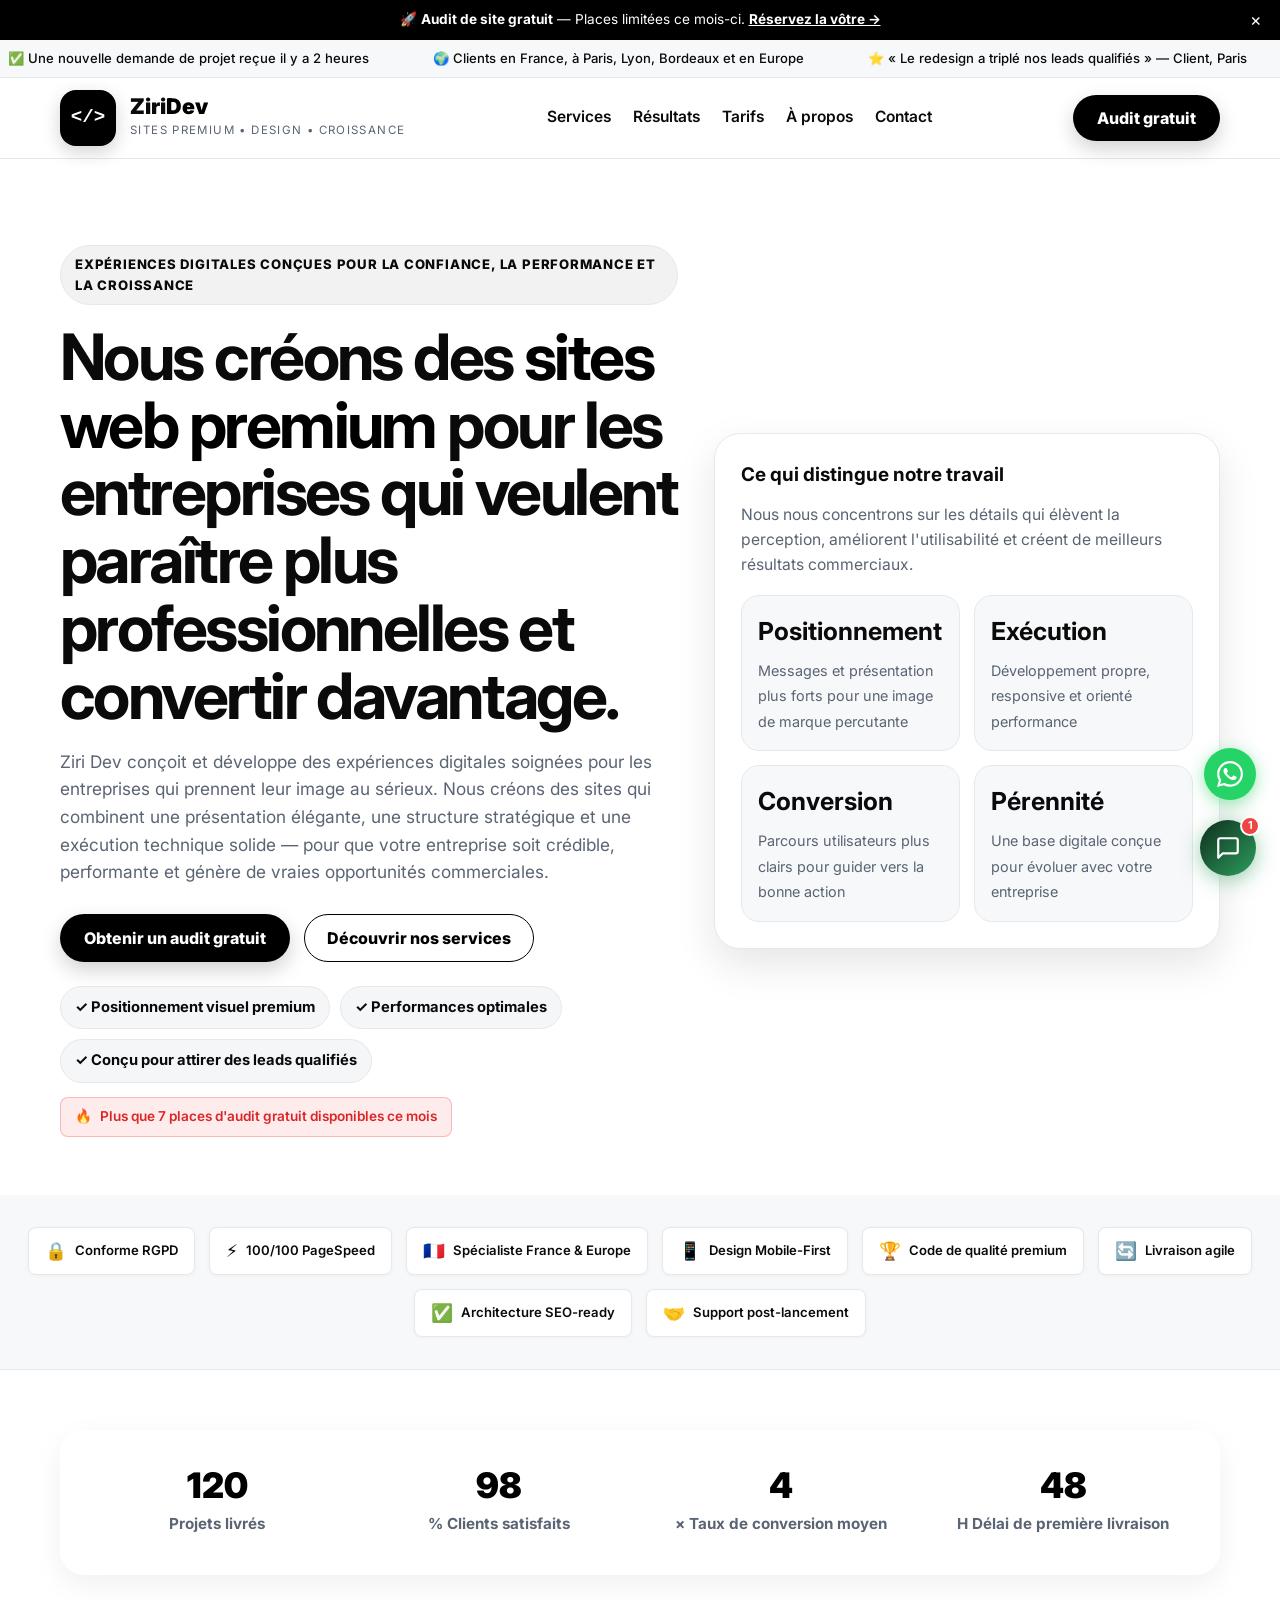
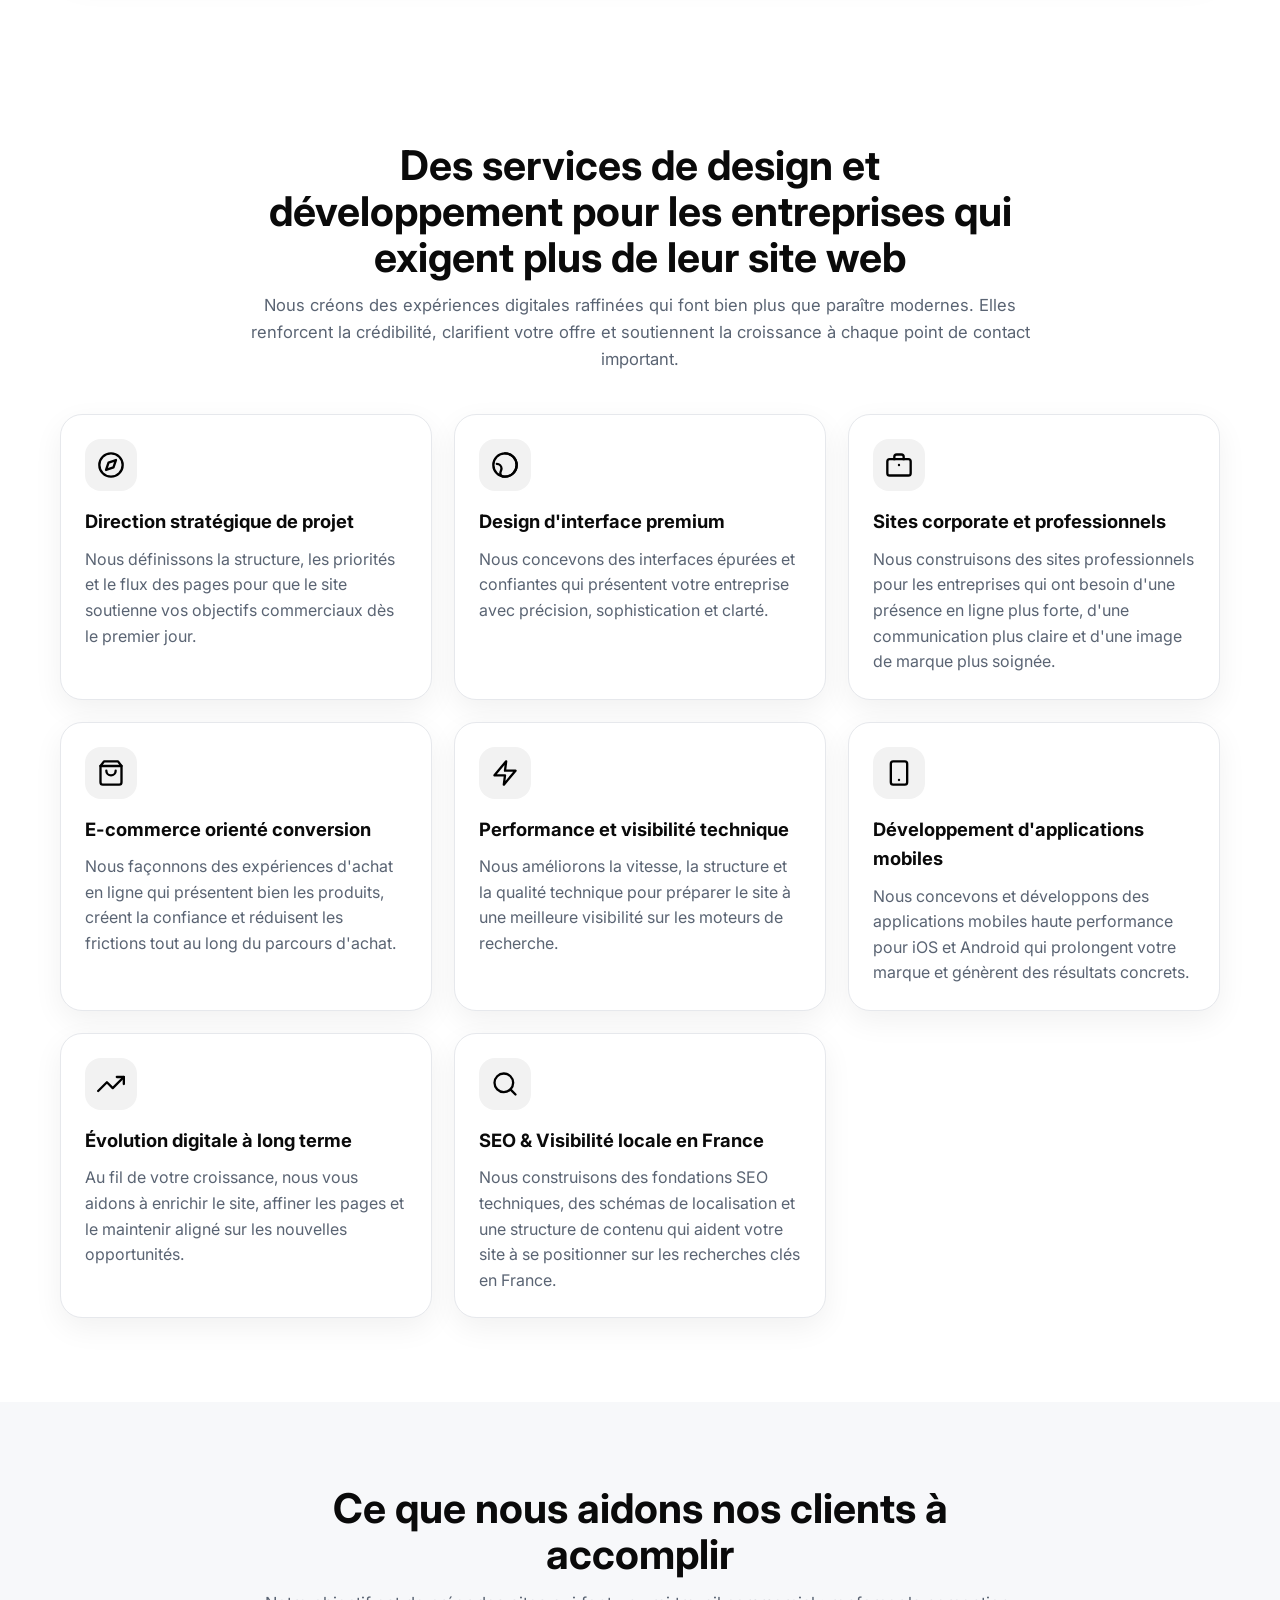
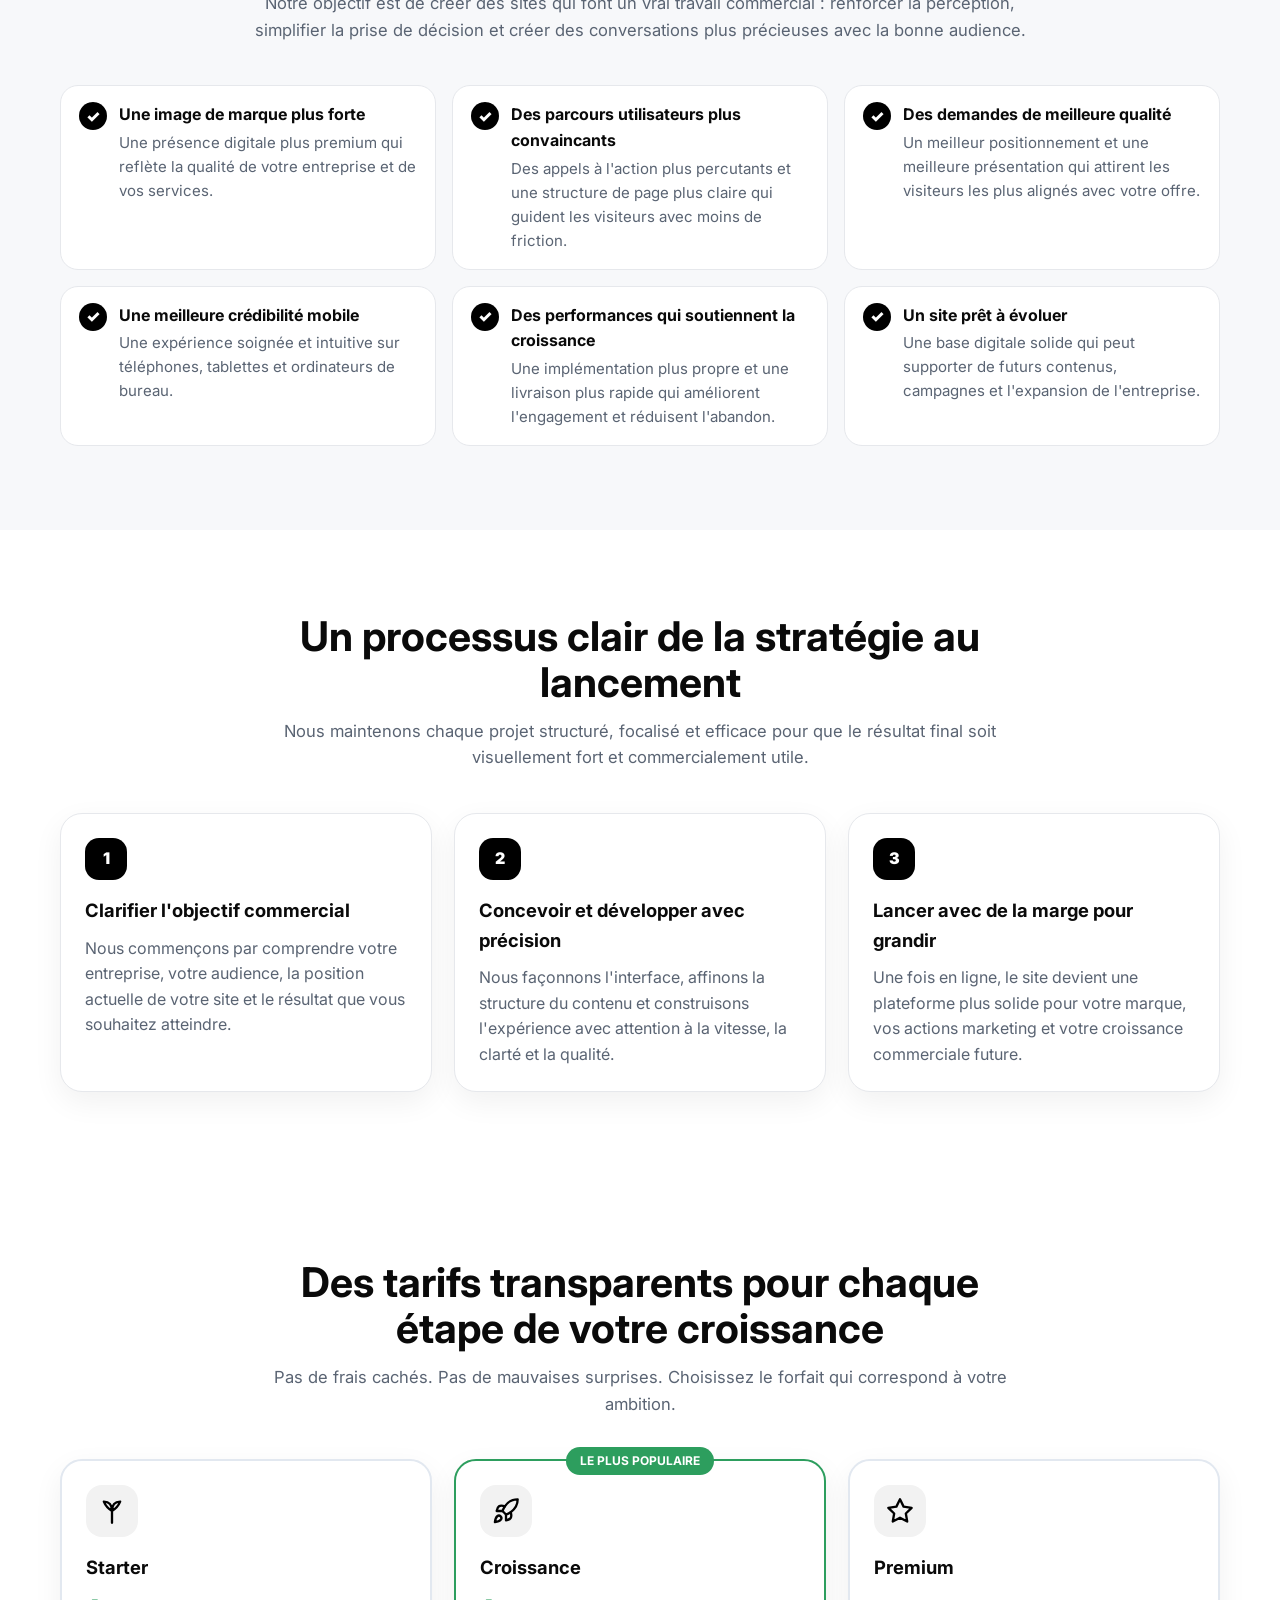
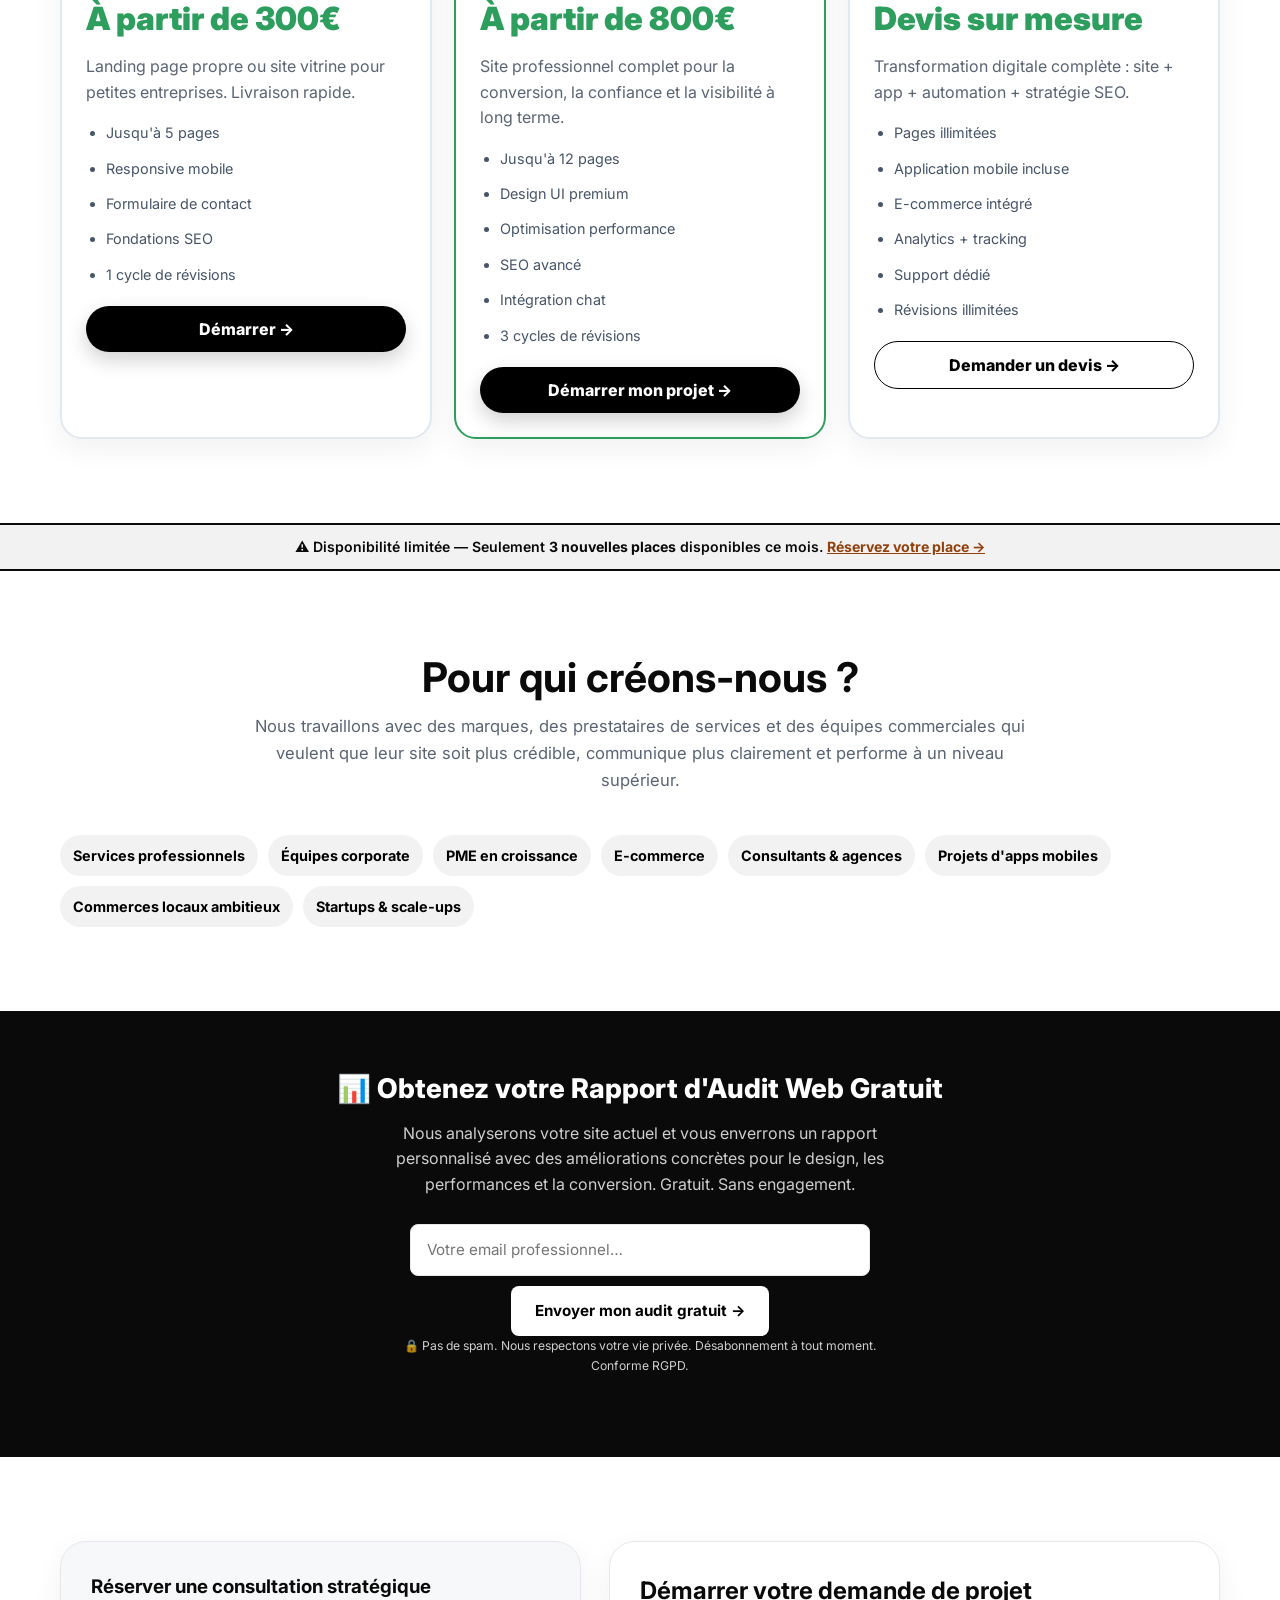
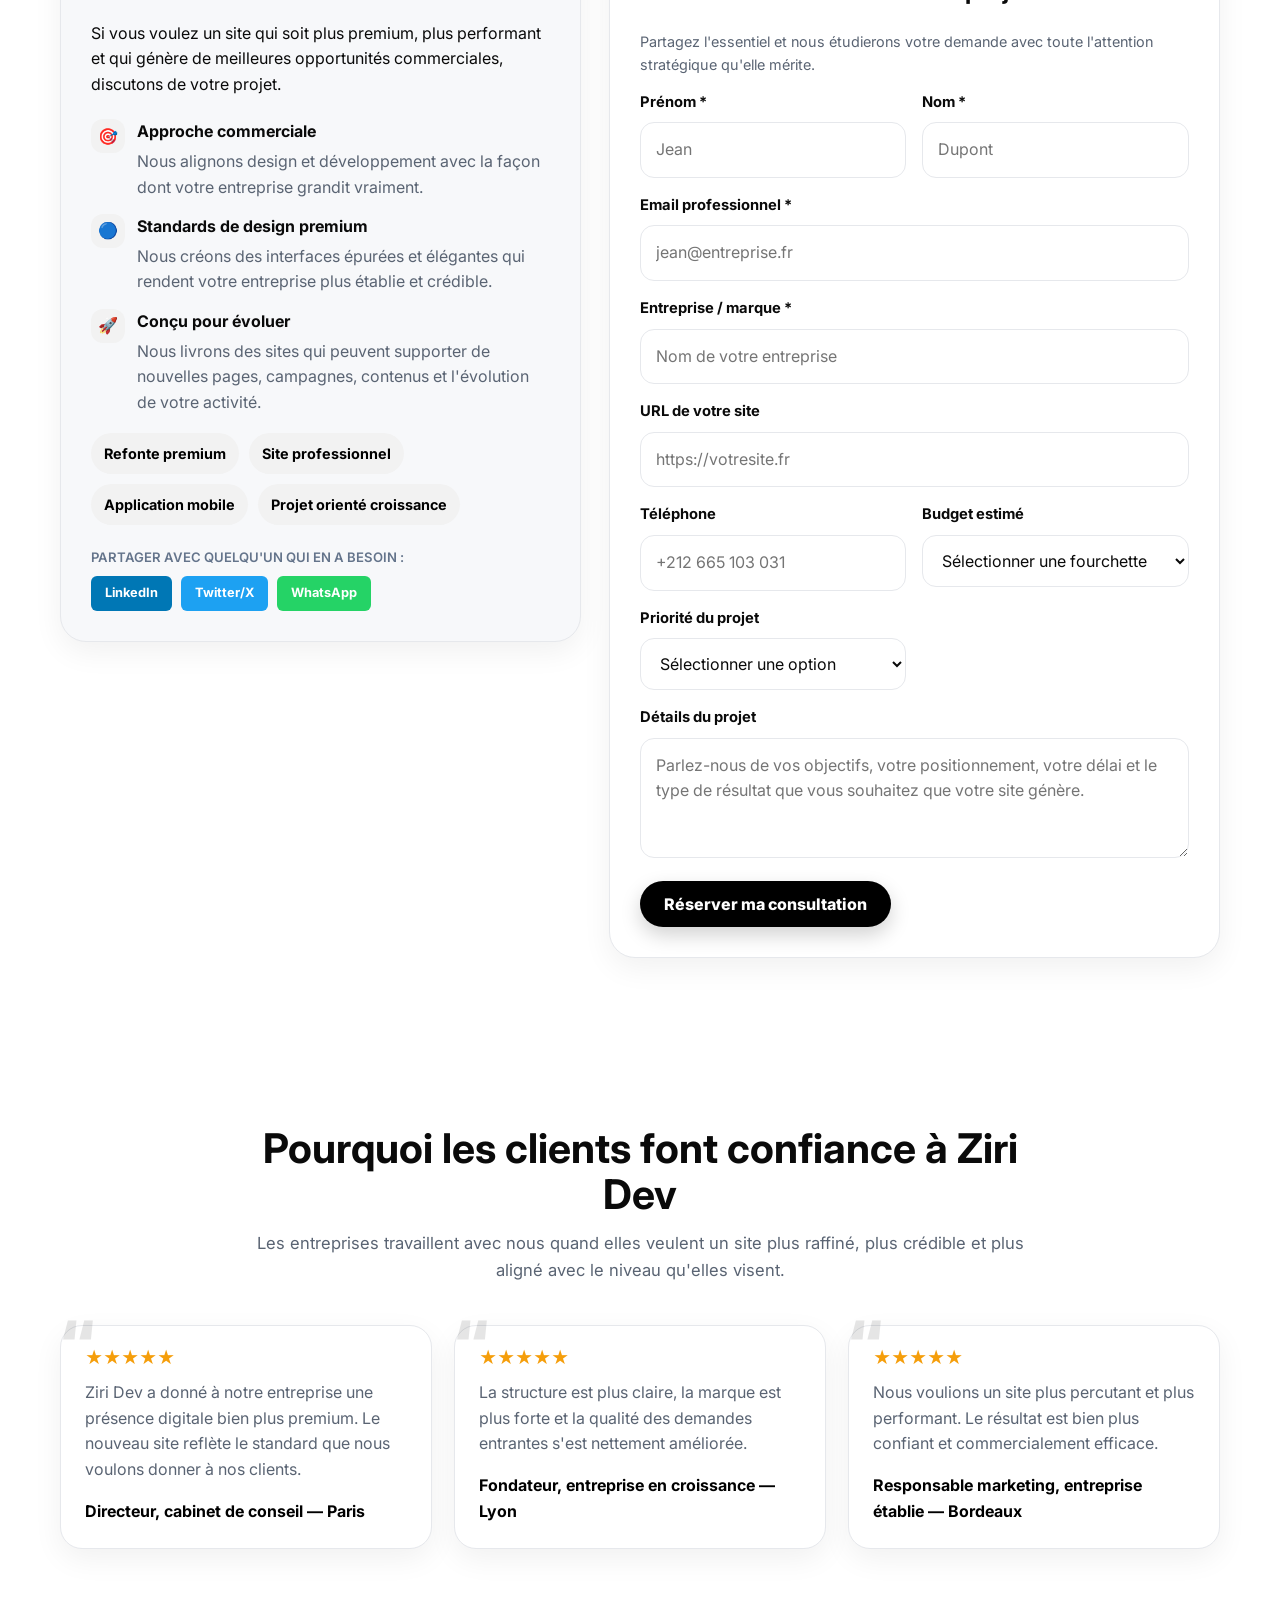
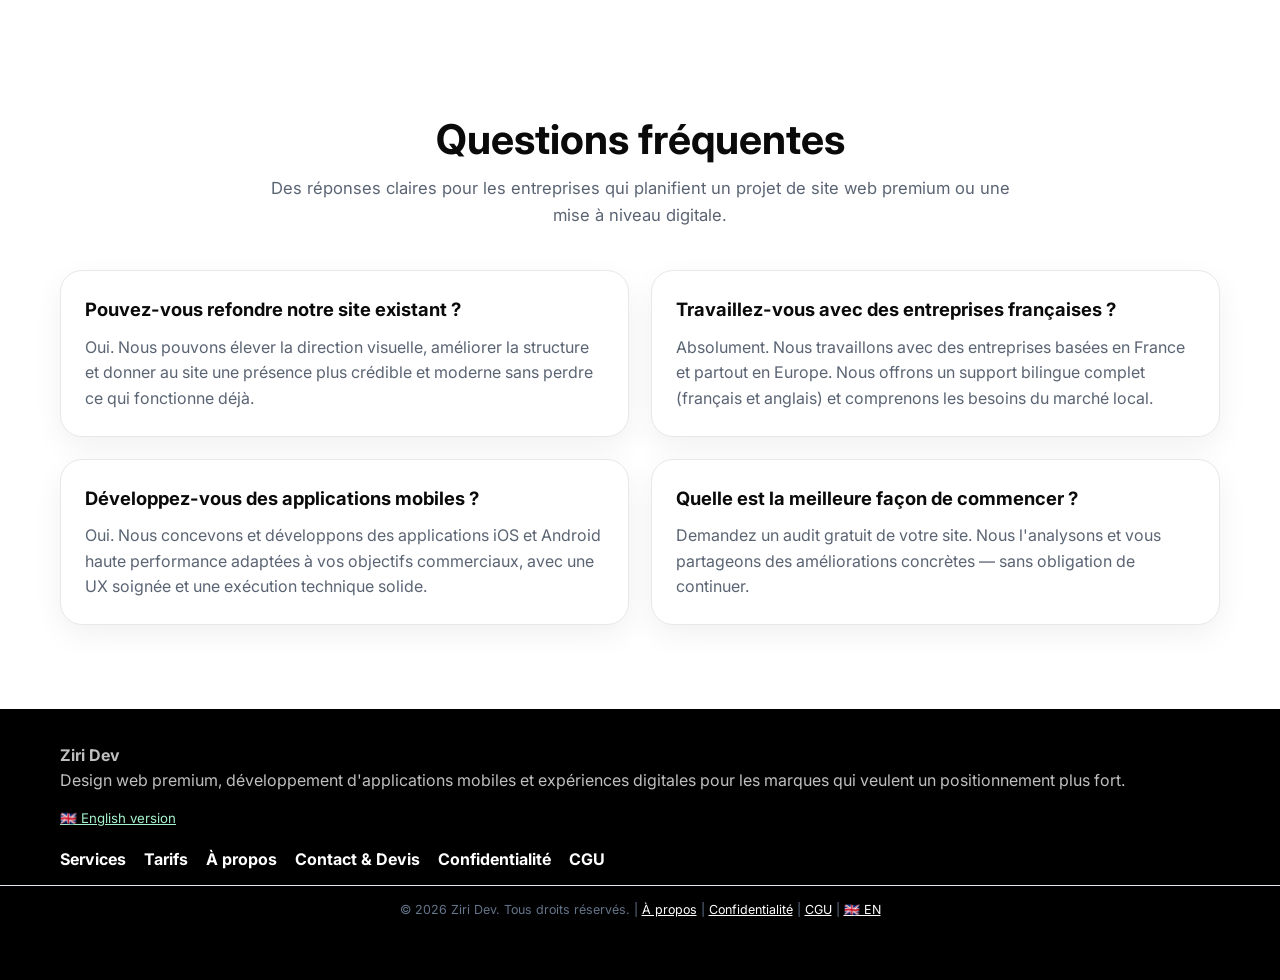
==== commit 883e2bbf: "fix: scroll contact links to form and update pricing" ====
--- a/index.html
+++ b/index.html
@@ -7,13 +7,13 @@
   <meta name="description" content="Ziri Dev crée des sites web premium pour les entreprises ambitieuses en France. Design haut de gamme, performances optimales et plus de demandes qualifiées." />
   <meta name="robots" content="index,follow" />
   <meta property="og:title" content="Agence premium de création de sites web | Ziri Dev France" />
-  <meta property="og:description" content="🚀 Ziri Dev crée des sites web premium & applications mobiles à partir de 150€. Nous aidons les entreprises ambitieuses à avoir une présence digitale plus forte, plus crédible et plus rentable. Audit gratuit disponible — France & Europe." />
+  <meta property="og:description" content="🚀 Ziri Dev crée des sites web premium & applications mobiles à partir de 300€. Nous aidons les entreprises ambitieuses à avoir une présence digitale plus forte, plus crédible et plus rentable. Audit gratuit disponible — France & Europe." />
   <meta property="og:type" content="website" />
   <meta property="og:url" content="https://ziridev-fr.vercel.app/" />
   <meta property="og:image" content="https://ziridev-fr.vercel.app/assets/img/og-image.png" />
   <meta name="twitter:card" content="summary_large_image" />
   <meta name="twitter:title" content="Agence premium de création de sites web | Ziri Dev France" />
-  <meta name="twitter:description" content="🚀 Sites web premium & apps mobiles à partir de 150€. Plus crédible, plus performant, plus rentable. Audit gratuit !" />
+  <meta name="twitter:description" content="🚀 Sites web premium & apps mobiles à partir de 300€. Plus crédible, plus performant, plus rentable. Audit gratuit !" />
   <!-- Canonical -->
   <link rel="canonical" href="https://ziridev-fr.vercel.app/" />
   <!-- Hreflang -->
@@ -59,7 +59,7 @@
         "@id": "https://ziridev-fr.vercel.app/#organization",
         "name": "Ziri Dev",
         "alternateName": "Ziri Dev Agence Web",
-        "description": "Agence premium de création de sites web, refonte et développement mobile pour entreprises ambitieuses en France et en Europe. Sites web à partir de 150€.",
+        "description": "Agence premium de création de sites web, refonte et développement mobile pour entreprises ambitieuses en France et en Europe. Sites web à partir de 300€.",
         "url": "https://ziridev-fr.vercel.app/",
         "logo": {
           "@type": "ImageObject",
@@ -100,7 +100,7 @@
         "@id": "https://ziridev-fr.vercel.app/#website",
         "url": "https://ziridev-fr.vercel.app/",
         "name": "Ziri Dev — Agence Web & Mobile Premium France",
-        "description": "Création de sites web premium à partir de 150€. Landing pages, sites professionnels, e-commerce et apps mobiles pour entreprises en France.",
+        "description": "Création de sites web premium à partir de 300€. Landing pages, sites professionnels, e-commerce et apps mobiles pour entreprises en France.",
         "inLanguage": "fr",
         "potentialAction": {
           "@type": "SearchAction",
@@ -124,15 +124,15 @@
         "@id": "https://ziridev-fr.vercel.app/#landing-page-service",
         "serviceType": "Création de Landing Page",
         "name": "Création de Landing Page",
-        "description": "Landing pages haute conversion à partir de 150€. Design professionnel, optimisé pour générer des leads et des ventes.",
+        "description": "Landing pages haute conversion à partir de 300€. Design professionnel, optimisé pour générer des leads et des ventes.",
         "provider": { "@id": "https://ziridev-fr.vercel.app/#organization" },
         "offers": {
           "@type": "Offer",
-          "price": "150",
+          "price": "300",
           "priceCurrency": "EUR",
           "priceSpecification": {
             "@type": "UnitPriceSpecification",
-            "price": "150",
+            "price": "300",
             "priceCurrency": "EUR",
             "unitText": "à partir de"
           }
@@ -144,11 +144,11 @@
         "@id": "https://ziridev-fr.vercel.app/#website-service",
         "serviceType": "Création de Site Web",
         "name": "Création de Site Web Professionnel",
-        "description": "Sites web professionnels et corporate à partir de 150€. 2 à 5 pages, livraison en 2 à 4 semaines.",
+        "description": "Sites web professionnels et corporate à partir de 300€. 2 à 5 pages, livraison en 2 à 4 semaines.",
         "provider": { "@id": "https://ziridev-fr.vercel.app/#organization" },
         "offers": {
           "@type": "Offer",
-          "price": "150",
+          "price": "300",
           "priceCurrency": "EUR"
         }
       },
@@ -157,7 +157,7 @@
         "@id": "https://ziridev-fr.vercel.app/#ecommerce-service",
         "serviceType": "Développement E-commerce",
         "name": "Création de Site E-commerce",
-        "description": "Boutiques e-commerce complètes à partir de 200€. Intégration paiement, gestion produits, SEO inclus.",
+        "description": "Boutiques e-commerce complètes à partir de 400€. Intégration paiement, gestion produits, SEO inclus.",
         "provider": { "@id": "https://ziridev-fr.vercel.app/#organization" },
         "offers": {
           "@type": "Offer",
@@ -170,11 +170,11 @@
         "@id": "https://ziridev-fr.vercel.app/#redesign-service",
         "serviceType": "Refonte de Site Web",
         "name": "Refonte de Site Web",
-        "description": "Refonte complète de votre site web à partir de 150€. Nouveau design, UX améliorée, meilleures performances.",
+        "description": "Refonte complète de votre site web à partir de 300€. Nouveau design, UX améliorée, meilleures performances.",
         "provider": { "@id": "https://ziridev-fr.vercel.app/#organization" },
         "offers": {
           "@type": "Offer",
-          "price": "150",
+          "price": "300",
           "priceCurrency": "EUR"
         }
       },
@@ -187,7 +187,7 @@
             "name": "Combien coûte la création d'un site web chez Ziri Dev ?",
             "acceptedAnswer": {
               "@type": "Answer",
-              "text": "Nos tarifs commencent à 150€ pour les landing pages et sites professionnels. L'e-commerce démarre à 200€ et les applications mobiles à 200€. Prix fixes et transparents, sans frais cachés."
+              "text": "Nos tarifs commencent à 300€ pour les landing pages et sites professionnels. L'e-commerce démarre à 400€ et les applications mobiles à 400€. Prix fixes et transparents, sans frais cachés."
             }
           },
           {
@@ -219,7 +219,7 @@
             "name": "Proposez-vous des services de refonte de site web ?",
             "acceptedAnswer": {
               "@type": "Answer",
-              "text": "Oui. Notre service de refonte démarre à 150€. Nous modernisons votre site avec un nouveau design, une UX améliorée et de meilleures performances."
+              "text": "Oui. Notre service de refonte démarre à 300€. Nous modernisons votre site avec un nouveau design, une UX améliorée et de meilleures performances."
             }
           }
         ]
@@ -290,7 +290,7 @@
 
 <!-- Bannière d'annonce sticky -->
 <div id="sticky-banner">
-  <span>🚀 <strong>Audit de site gratuit</strong> — Places limitées ce mois-ci. <a href="#contact">Réservez la vôtre →</a></span>
+  <span>🚀 <strong>Audit de site gratuit</strong> — Places limitées ce mois-ci. <a href="#contactForm">Réservez la vôtre →</a></span>
   <button class="close-banner" aria-label="Fermer la bannière" onclick="this.parentElement.remove()">×</button>
 </div>
 
@@ -327,7 +327,7 @@
       <a href="contact">Contact</a>
     </nav>
     <div class="nav-actions">
-      <a class="btn btn-primary" href="#contact">Audit gratuit</a>
+      <a class="btn btn-primary" href="#contactForm">Audit gratuit</a>
       <button class="menu-toggle" type="button" aria-label="Ouvrir le menu" aria-expanded="false" data-menu-toggle>
         <svg viewBox="0 0 24 24" fill="none" stroke="currentColor" stroke-width="2.2" stroke-linecap="round"><path d="M4 7h16M4 12h16M4 17h16"/></svg>
       </button>
@@ -344,7 +344,7 @@
         <h1>Nous créons des <span>sites web premium</span> pour les entreprises qui veulent paraître plus professionnelles et convertir davantage.</h1>
         <p>Ziri Dev conçoit et développe des expériences digitales soignées pour les entreprises qui prennent leur image au sérieux. Nous créons des sites qui combinent une présentation élégante, une structure stratégique et une exécution technique solide — pour que votre entreprise soit crédible, performante et génère de vraies opportunités commerciales.</p>
         <div class="hero-actions">
-          <a class="btn btn-primary" href="#contact">Obtenir un audit gratuit</a>
+          <a class="btn btn-primary" href="#contactForm">Obtenir un audit gratuit</a>
           <a class="btn btn-secondary" href="#services">Découvrir nos services</a>
         </div>
         <div class="hero-points">
@@ -497,7 +497,7 @@
         <article class="card" style="border:2px solid #e2e8f0;">
           <div class="icon"><svg width="28" height="28" viewBox="0 0 24 24" fill="none" stroke="currentColor" stroke-width="2" stroke-linecap="round" stroke-linejoin="round" aria-hidden="true"><path d="M12 22V12M12 12C12 12 7 9 5 4c4 0 7 2 7 8zM12 12c0 0 5-3 7-8-4 0-7 2-7 8z"/></svg></div>
           <h3>Starter</h3>
-          <p style="font-size:2rem;font-weight:900;color:#2d9e5e;margin:10px 0;">À partir de 150€</p>
+          <p style="font-size:2rem;font-weight:900;color:#2d9e5e;margin:10px 0;">À partir de 300€</p>
           <p>Landing page propre ou site vitrine pour petites entreprises. Livraison rapide.</p>
           <ul style="text-align:left;margin:14px 0 18px;padding-left:20px;font-size:.9rem;color:#475569;line-height:1.9;">
             <li>Jusqu'à 5 pages</li>
@@ -506,13 +506,13 @@
             <li>Fondations SEO</li>
             <li>1 cycle de révisions</li>
           </ul>
-          <a class="btn btn-primary" href="#contact" style="display:block;text-align:center;">Démarrer →</a>
+          <a class="btn btn-primary" href="#contactForm" style="display:block;text-align:center;">Démarrer →</a>
         </article>
         <article class="card" style="border:2px solid #2d9e5e;position:relative;">
           <div style="position:absolute;top:-14px;left:50%;transform:translateX(-50%);background:#2d9e5e;color:#fff;font-size:.75rem;font-weight:700;padding:4px 14px;border-radius:20px;">LE PLUS POPULAIRE</div>
           <div class="icon"><svg width="28" height="28" viewBox="0 0 24 24" fill="none" stroke="currentColor" stroke-width="2" stroke-linecap="round" stroke-linejoin="round" aria-hidden="true"><path d="M4.5 16.5c-1.5 1.26-2 5-2 5s3.74-.5 5-2c.71-.84.7-2.13-.09-2.91a2.18 2.18 0 0 0-2.91-.09z"/><path d="m12 15-3-3a22 22 0 0 1 2-3.95A12.88 12.88 0 0 1 22 2c0 2.72-.78 7.5-6 11a22.35 22.35 0 0 1-4 2z"/><path d="M9 12H4s.55-3.03 2-4c1.62-1.08 5 0 5 0"/><path d="M12 15v5s3.03-.55 4-2c1.08-1.62 0-5 0-5"/></svg></div>
           <h3>Croissance</h3>
-          <p style="font-size:2rem;font-weight:900;color:#2d9e5e;margin:10px 0;">À partir de 400€</p>
+          <p style="font-size:2rem;font-weight:900;color:#2d9e5e;margin:10px 0;">À partir de 800€</p>
           <p>Site professionnel complet pour la conversion, la confiance et la visibilité à long terme.</p>
           <ul style="text-align:left;margin:14px 0 18px;padding-left:20px;font-size:.9rem;color:#475569;line-height:1.9;">
             <li>Jusqu'à 12 pages</li>
@@ -522,7 +522,7 @@
             <li>Intégration chat</li>
             <li>3 cycles de révisions</li>
           </ul>
-          <a class="btn btn-primary" href="#contact" style="display:block;text-align:center;">Démarrer mon projet →</a>
+          <a class="btn btn-primary" href="#contactForm" style="display:block;text-align:center;">Démarrer mon projet →</a>
         </article>
         <article class="card" style="border:2px solid #e2e8f0;">
           <div class="icon"><svg width="28" height="28" viewBox="0 0 24 24" fill="none" stroke="currentColor" stroke-width="2" stroke-linecap="round" stroke-linejoin="round" aria-hidden="true"><polygon points="12 2 15.09 8.26 22 9.27 17 14.14 18.18 21.02 12 17.77 5.82 21.02 7 14.14 2 9.27 8.91 8.26 12 2"/></svg></div>
@@ -537,7 +537,7 @@
             <li>Support dédié</li>
             <li>Révisions illimitées</li>
           </ul>
-          <a class="btn btn-secondary" href="#contact" style="display:block;text-align:center;">Demander un devis →</a>
+          <a class="btn btn-secondary" href="#contactForm" style="display:block;text-align:center;">Demander un devis →</a>
         </article>
       </div>
     </div>
@@ -545,7 +545,7 @@
 
   <!-- BARRE D'URGENCE -->
   <div class="urgency-bar">
-    ⚠️ Disponibilité limitée — Seulement <strong>3 nouvelles places</strong> disponibles ce mois. <a href="#contact" style="color:#92400e;font-weight:700;">Réservez votre place →</a>
+    ⚠️ Disponibilité limitée — Seulement <strong>3 nouvelles places</strong> disponibles ce mois. <a href="#contactForm" style="color:#92400e;font-weight:700;">Réservez votre place →</a>
   </div>
 
   <!-- POUR QUI -->
@@ -603,7 +603,7 @@
         <div style="margin-top:22px;">
           <p style="font-size:.82rem;color:#64748b;margin-bottom:8px;font-weight:600;">PARTAGER AVEC QUELQU'UN QUI EN A BESOIN :</p>
           <div style="display:flex;gap:9px;flex-wrap:wrap;">
-            <a href="https://www.linkedin.com/shareArticle?mini=true&url=https%3A%2F%2Fziridev-fr.vercel.app&title=Agence+Web+Premium+%7C+Ziri+Dev+France&summary=%F0%9F%9A%80+Ziri+Dev+cr%C3%A9e+des+sites+web+premium+%26+apps+%C3%A0+partir+de+150%E2%82%AC.+Pr%C3%A9sence+digitale+plus+forte%2C+plus+cr%C3%A9dible%2C+plus+rentable+%E2%80%94+Audit+gratuit+disponible%21&source=Ziri+Dev" target="_blank" rel="noopener" style="background:#0077b5;color:#fff;padding:7px 14px;border-radius:6px;font-size:.8rem;font-weight:700;text-decoration:none;">LinkedIn</a>
+            <a href="https://www.linkedin.com/shareArticle?mini=true&url=https%3A%2F%2Fziridev-fr.vercel.app&title=Agence+Web+Premium+%7C+Ziri+Dev+France&summary=%F0%9F%9A%80+Ziri+Dev+cr%C3%A9e+des+sites+web+premium+%26+apps+%C3%A0+partir+de+300%E2%82%AC.+Pr%C3%A9sence+digitale+plus+forte%2C+plus+cr%C3%A9dible%2C+plus+rentable+%E2%80%94+Audit+gratuit+disponible%21&source=Ziri+Dev" target="_blank" rel="noopener" style="background:#0077b5;color:#fff;padding:7px 14px;border-radius:6px;font-size:.8rem;font-weight:700;text-decoration:none;">LinkedIn</a>
             <a href="https://twitter.com/intent/tweet?url=https://ziridev-fr.vercel.app&text=ZiriDev+—+agence+web+premium+en+France" target="_blank" rel="noopener" style="background:#1DA1F2;color:#fff;padding:7px 14px;border-radius:6px;font-size:.8rem;font-weight:700;text-decoration:none;">Twitter/X</a>
             <a href="https://api.whatsapp.com/send?text=Découvrez+ZiriDev+—+agence+web+premium+https://ziridev-fr.vercel.app" target="_blank" rel="noopener" style="background:#25D366;color:#fff;padding:7px 14px;border-radius:6px;font-size:.8rem;font-weight:700;text-decoration:none;">WhatsApp</a>
           </div>
@@ -760,7 +760,7 @@
     <h2>Attendez ! Avant de partir…</h2>
     <p>Obtenez un <strong>audit personnalisé gratuit de votre site</strong> — nous analysons votre site et vous envoyons un rapport avec des améliorations spécifiques pour le design, la vitesse et la conversion.</p>
     <div class="exit-btns">
-      <a href="#contact" class="exit-yes" onclick="document.getElementById('exit-overlay').classList.remove('active')">Oui, je veux mon audit gratuit</a>
+      <a href="#contactForm" class="exit-yes" onclick="document.getElementById('exit-overlay').classList.remove('active')">Oui, je veux mon audit gratuit</a>
       <span class="exit-no" onclick="document.getElementById('exit-overlay').classList.remove('active')" role="button" tabindex="0">Non merci</span>
     </div>
   </div>
--- a/assets/css/style.css
+++ b/assets/css/style.css
@@ -1352,3 +1352,9 @@
 .legal-page .site-footer a {
   color: #ffffff !important;
 }
+
+
+/* CONTACT FORM SCROLL TARGET */
+#contactForm {
+  scroll-margin-top: 120px;
+}
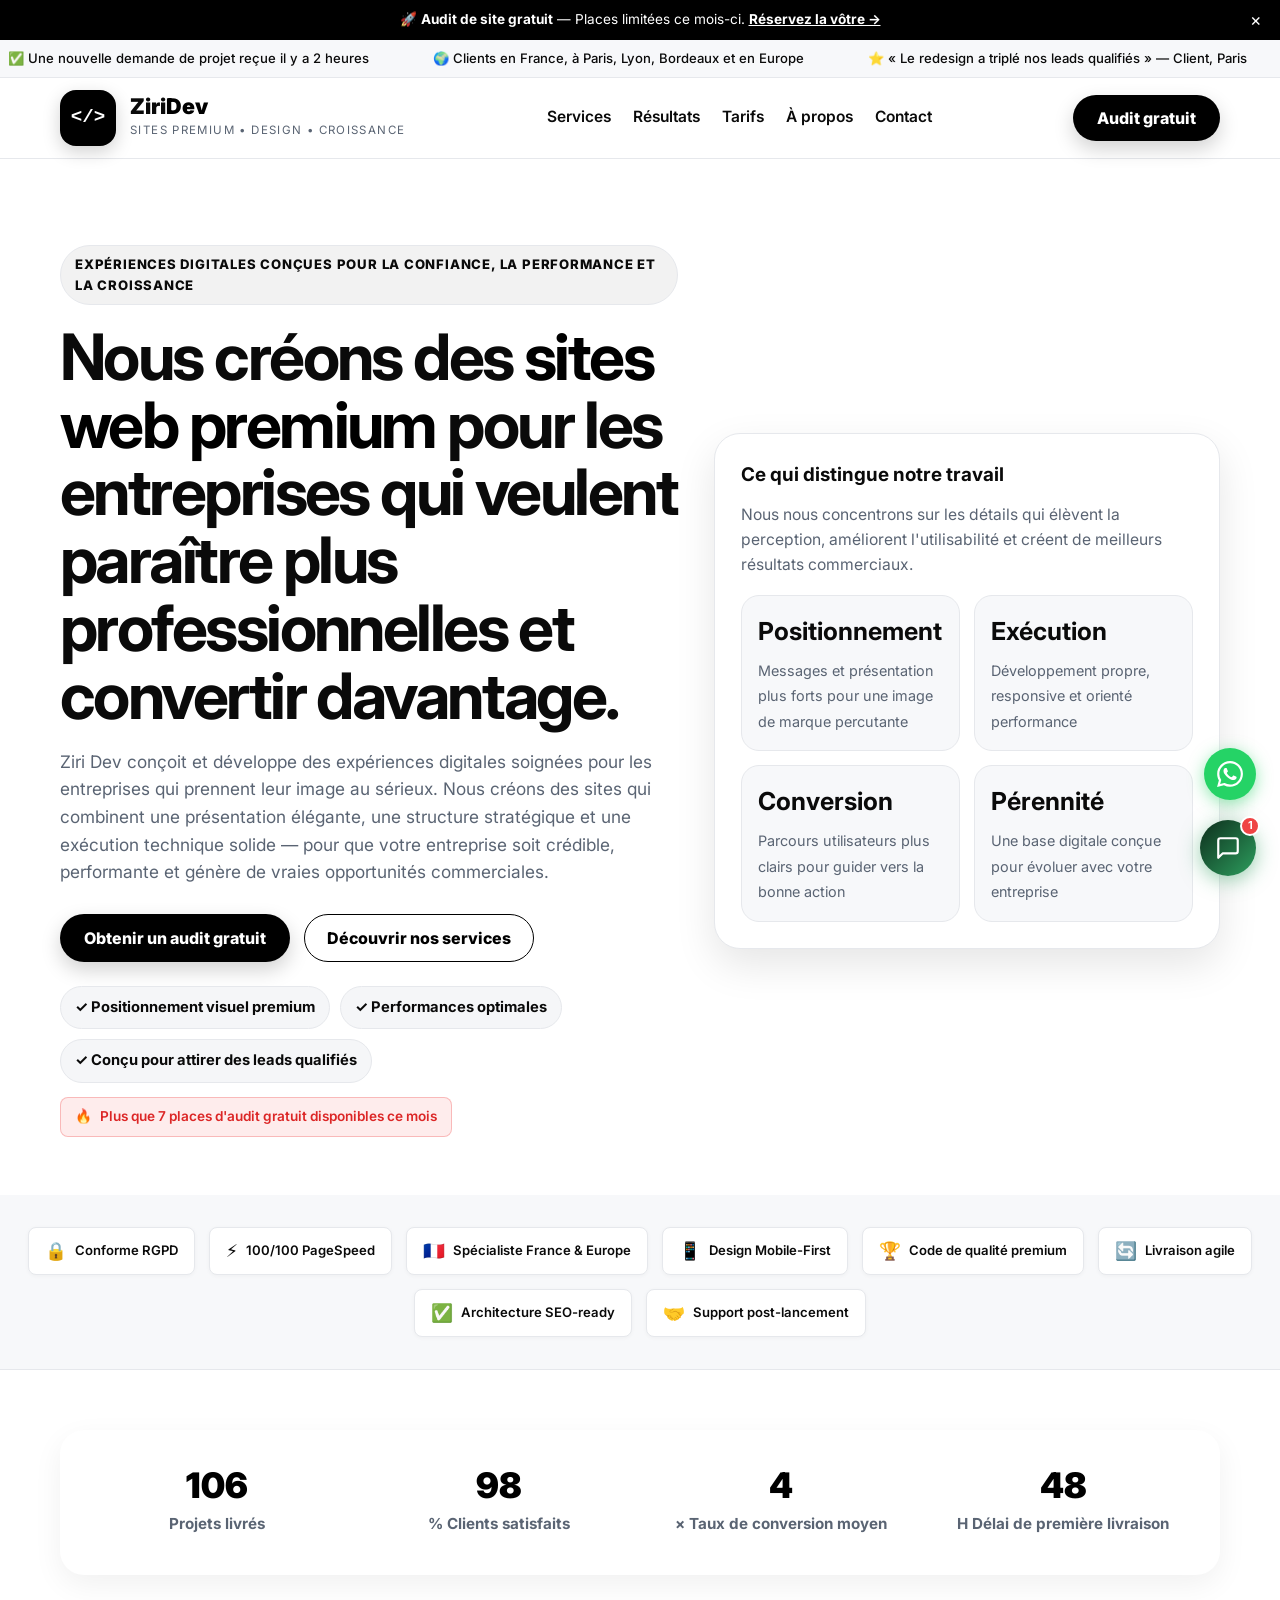
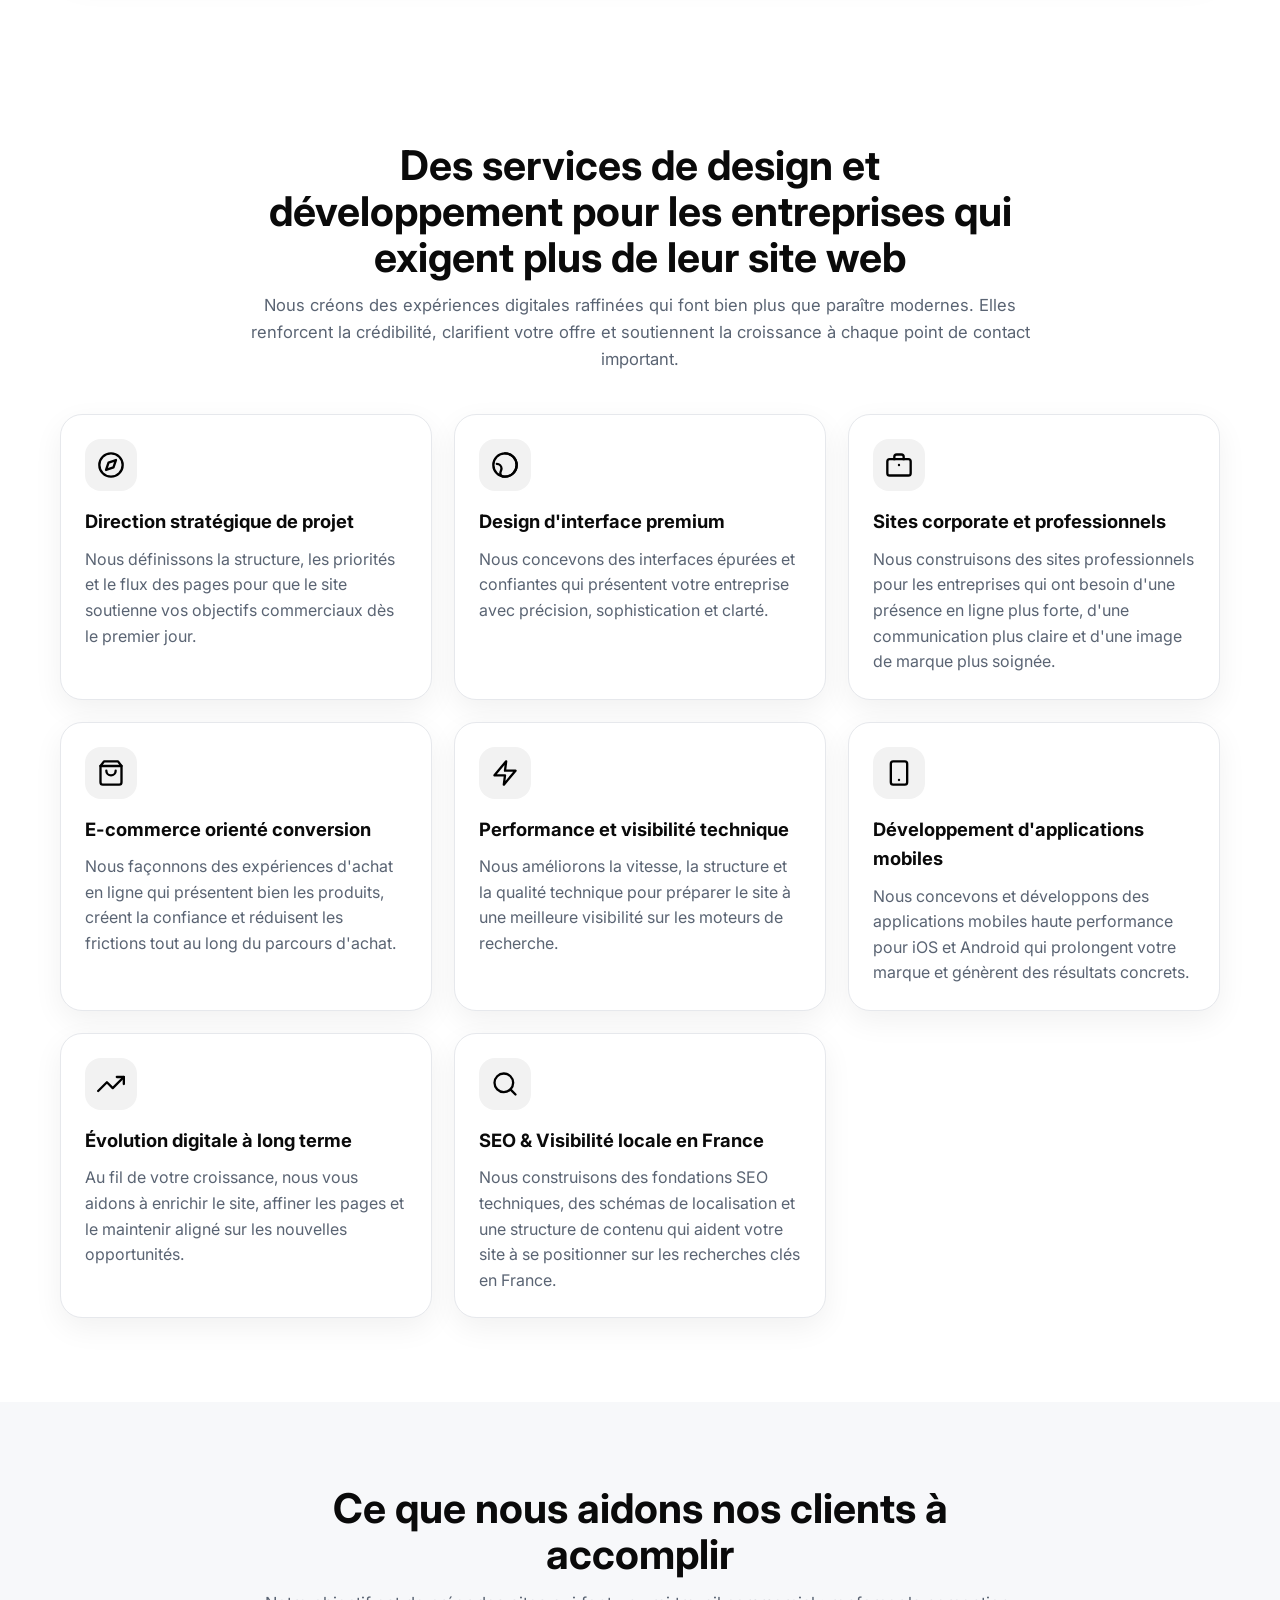
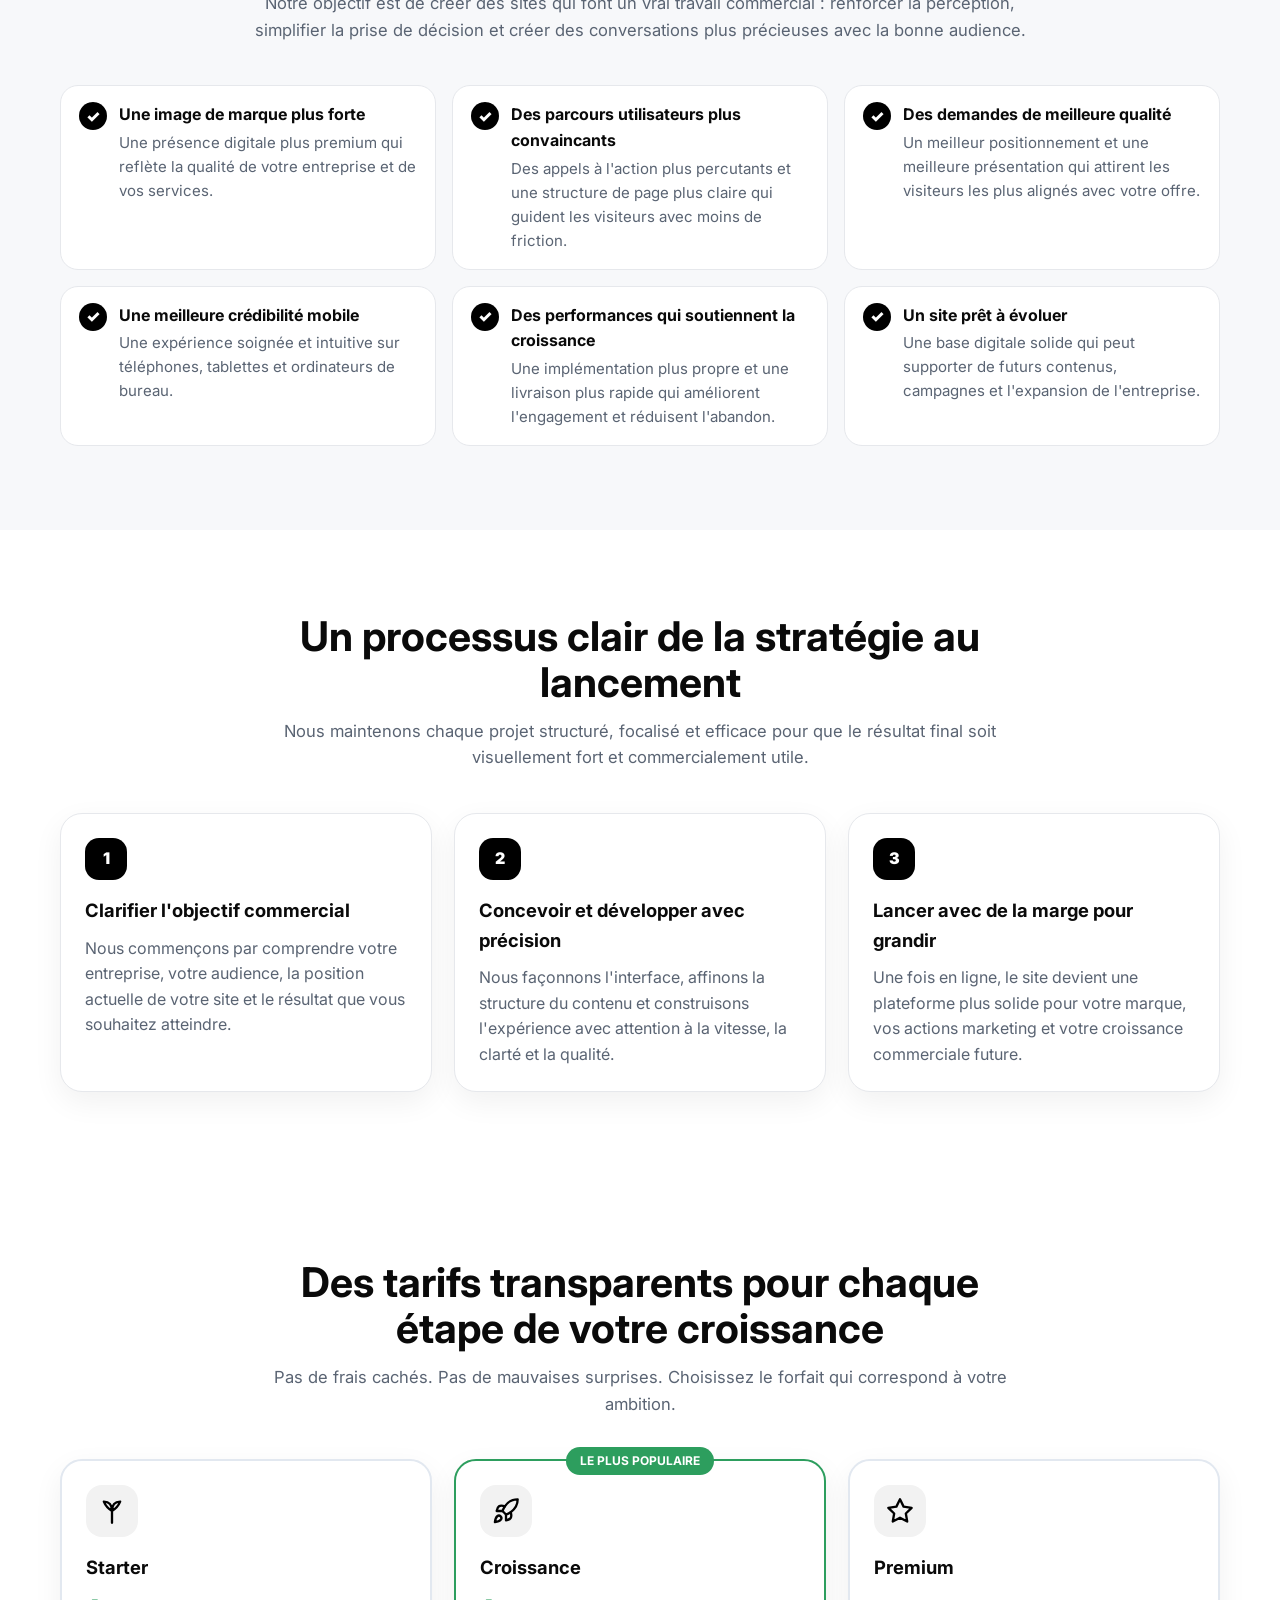
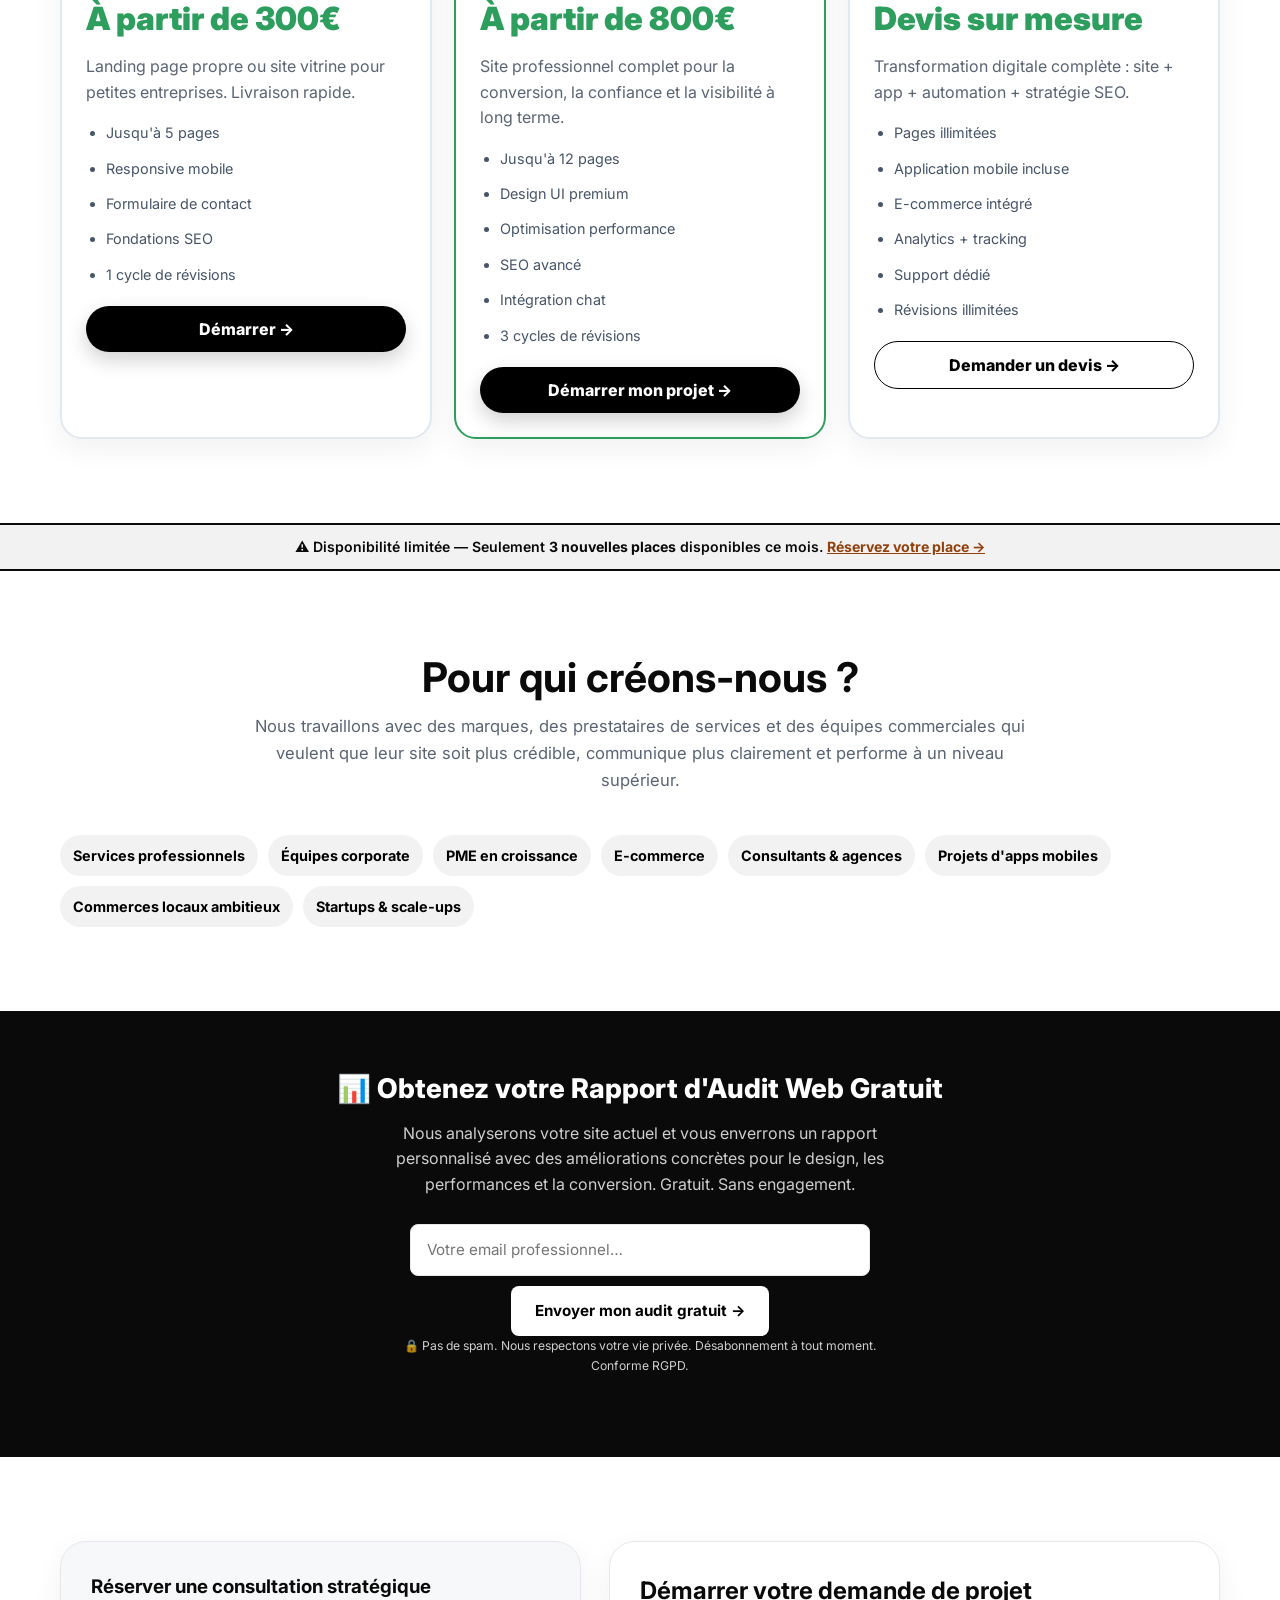
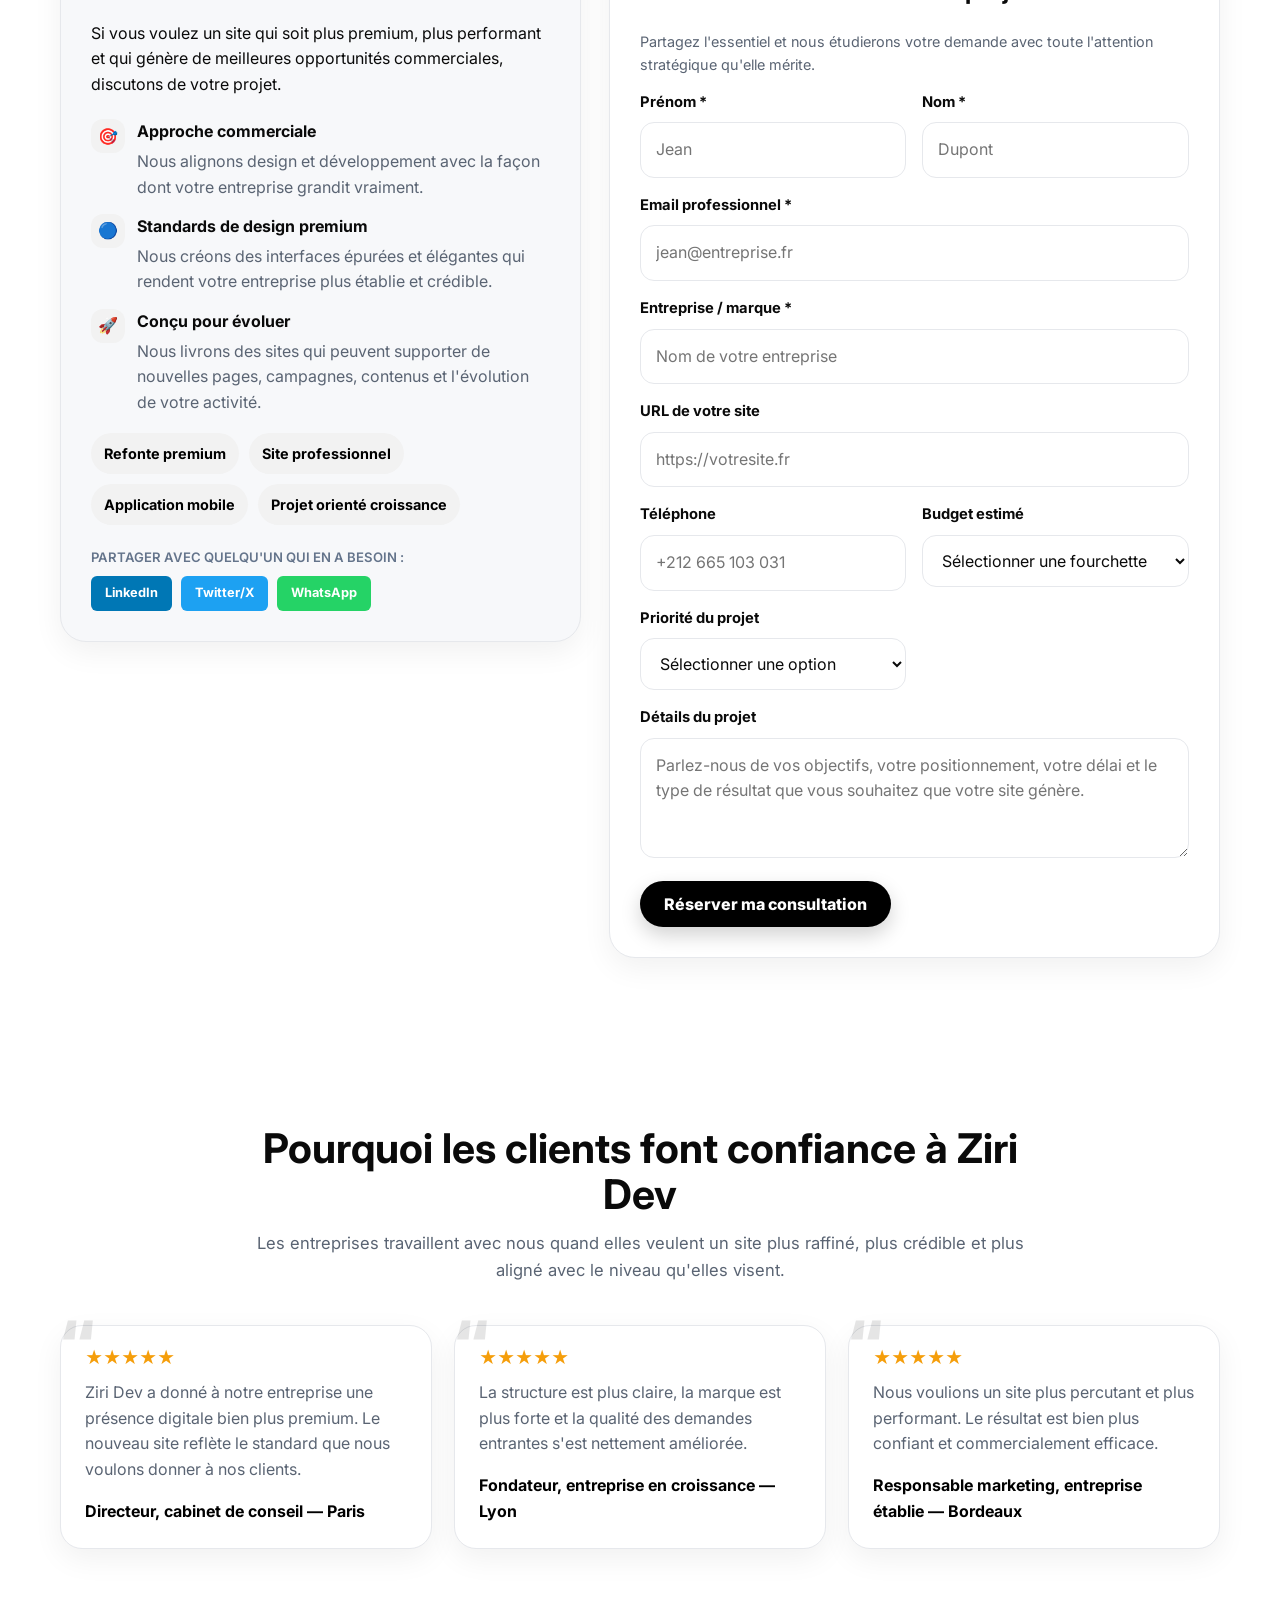
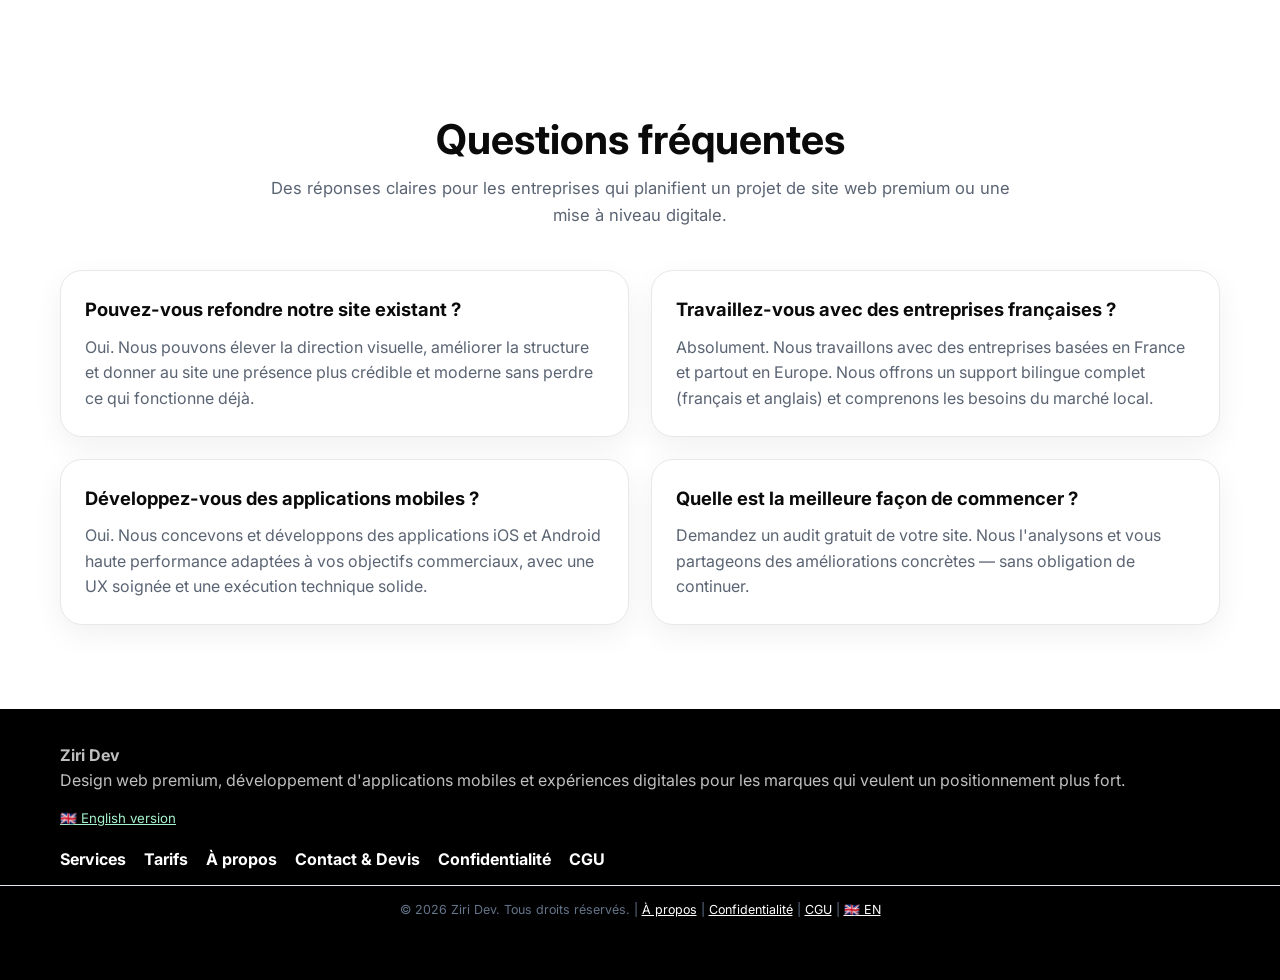
==== commit aec5998f: "fix: ancre formulaire direct et tarifs doublés finalisés" ====
--- a/index.html
+++ b/index.html
@@ -161,7 +161,7 @@
         "provider": { "@id": "https://ziridev-fr.vercel.app/#organization" },
         "offers": {
           "@type": "Offer",
-          "price": "200",
+          "price": "400",
           "priceCurrency": "EUR"
         }
       },
@@ -290,7 +290,7 @@
 
 <!-- Bannière d'annonce sticky -->
 <div id="sticky-banner">
-  <span>🚀 <strong>Audit de site gratuit</strong> — Places limitées ce mois-ci. <a href="#contactForm">Réservez la vôtre →</a></span>
+  <span>🚀 <strong>Audit de site gratuit</strong> — Places limitées ce mois-ci. <a href="#contact-anchor">Réservez la vôtre →</a></span>
   <button class="close-banner" aria-label="Fermer la bannière" onclick="this.parentElement.remove()">×</button>
 </div>
 
@@ -327,7 +327,7 @@
       <a href="contact">Contact</a>
     </nav>
     <div class="nav-actions">
-      <a class="btn btn-primary" href="#contactForm">Audit gratuit</a>
+      <a class="btn btn-primary" href="#contact-anchor">Audit gratuit</a>
       <button class="menu-toggle" type="button" aria-label="Ouvrir le menu" aria-expanded="false" data-menu-toggle>
         <svg viewBox="0 0 24 24" fill="none" stroke="currentColor" stroke-width="2.2" stroke-linecap="round"><path d="M4 7h16M4 12h16M4 17h16"/></svg>
       </button>
@@ -344,7 +344,7 @@
         <h1>Nous créons des <span>sites web premium</span> pour les entreprises qui veulent paraître plus professionnelles et convertir davantage.</h1>
         <p>Ziri Dev conçoit et développe des expériences digitales soignées pour les entreprises qui prennent leur image au sérieux. Nous créons des sites qui combinent une présentation élégante, une structure stratégique et une exécution technique solide — pour que votre entreprise soit crédible, performante et génère de vraies opportunités commerciales.</p>
         <div class="hero-actions">
-          <a class="btn btn-primary" href="#contactForm">Obtenir un audit gratuit</a>
+          <a class="btn btn-primary" href="#contact-anchor">Obtenir un audit gratuit</a>
           <a class="btn btn-secondary" href="#services">Découvrir nos services</a>
         </div>
         <div class="hero-points">
@@ -506,7 +506,7 @@
             <li>Fondations SEO</li>
             <li>1 cycle de révisions</li>
           </ul>
-          <a class="btn btn-primary" href="#contactForm" style="display:block;text-align:center;">Démarrer →</a>
+          <a class="btn btn-primary" href="#contact-anchor" style="display:block;text-align:center;">Démarrer →</a>
         </article>
         <article class="card" style="border:2px solid #2d9e5e;position:relative;">
           <div style="position:absolute;top:-14px;left:50%;transform:translateX(-50%);background:#2d9e5e;color:#fff;font-size:.75rem;font-weight:700;padding:4px 14px;border-radius:20px;">LE PLUS POPULAIRE</div>
@@ -522,7 +522,7 @@
             <li>Intégration chat</li>
             <li>3 cycles de révisions</li>
           </ul>
-          <a class="btn btn-primary" href="#contactForm" style="display:block;text-align:center;">Démarrer mon projet →</a>
+          <a class="btn btn-primary" href="#contact-anchor" style="display:block;text-align:center;">Démarrer mon projet →</a>
         </article>
         <article class="card" style="border:2px solid #e2e8f0;">
           <div class="icon"><svg width="28" height="28" viewBox="0 0 24 24" fill="none" stroke="currentColor" stroke-width="2" stroke-linecap="round" stroke-linejoin="round" aria-hidden="true"><polygon points="12 2 15.09 8.26 22 9.27 17 14.14 18.18 21.02 12 17.77 5.82 21.02 7 14.14 2 9.27 8.91 8.26 12 2"/></svg></div>
@@ -537,7 +537,7 @@
             <li>Support dédié</li>
             <li>Révisions illimitées</li>
           </ul>
-          <a class="btn btn-secondary" href="#contactForm" style="display:block;text-align:center;">Demander un devis →</a>
+          <a class="btn btn-secondary" href="#contact-anchor" style="display:block;text-align:center;">Demander un devis →</a>
         </article>
       </div>
     </div>
@@ -545,7 +545,7 @@
 
   <!-- BARRE D'URGENCE -->
   <div class="urgency-bar">
-    ⚠️ Disponibilité limitée — Seulement <strong>3 nouvelles places</strong> disponibles ce mois. <a href="#contactForm" style="color:#92400e;font-weight:700;">Réservez votre place →</a>
+    ⚠️ Disponibilité limitée — Seulement <strong>3 nouvelles places</strong> disponibles ce mois. <a href="#contact-anchor" style="color:#92400e;font-weight:700;">Réservez votre place →</a>
   </div>
 
   <!-- POUR QUI -->
@@ -610,7 +610,7 @@
         </div>
       </aside>
 
-      <div class="form-panel">
+      <div class="form-panel" id="contact-anchor">
         <h2>Démarrer votre demande de projet</h2>
         <p class="form-note">Partagez l'essentiel et nous étudierons votre demande avec toute l'attention stratégique qu'elle mérite.</p>
         <form id="contactForm" novalidate>
@@ -760,7 +760,7 @@
     <h2>Attendez ! Avant de partir…</h2>
     <p>Obtenez un <strong>audit personnalisé gratuit de votre site</strong> — nous analysons votre site et vous envoyons un rapport avec des améliorations spécifiques pour le design, la vitesse et la conversion.</p>
     <div class="exit-btns">
-      <a href="#contactForm" class="exit-yes" onclick="document.getElementById('exit-overlay').classList.remove('active')">Oui, je veux mon audit gratuit</a>
+      <a href="#contact-anchor" class="exit-yes" onclick="document.getElementById('exit-overlay').classList.remove('active')">Oui, je veux mon audit gratuit</a>
       <span class="exit-no" onclick="document.getElementById('exit-overlay').classList.remove('active')" role="button" tabindex="0">Non merci</span>
     </div>
   </div>
--- a/assets/css/style.css
+++ b/assets/css/style.css
@@ -1355,6 +1355,12 @@
 
 
 /* CONTACT FORM SCROLL TARGET */
+#contact-anchor,
 #contactForm {
   scroll-margin-top: 120px;
 }
+
+@media (max-width: 860px) {
+  .form-panel { order: 1 !important; }
+  .info-panel { order: 2 !important; }
+}
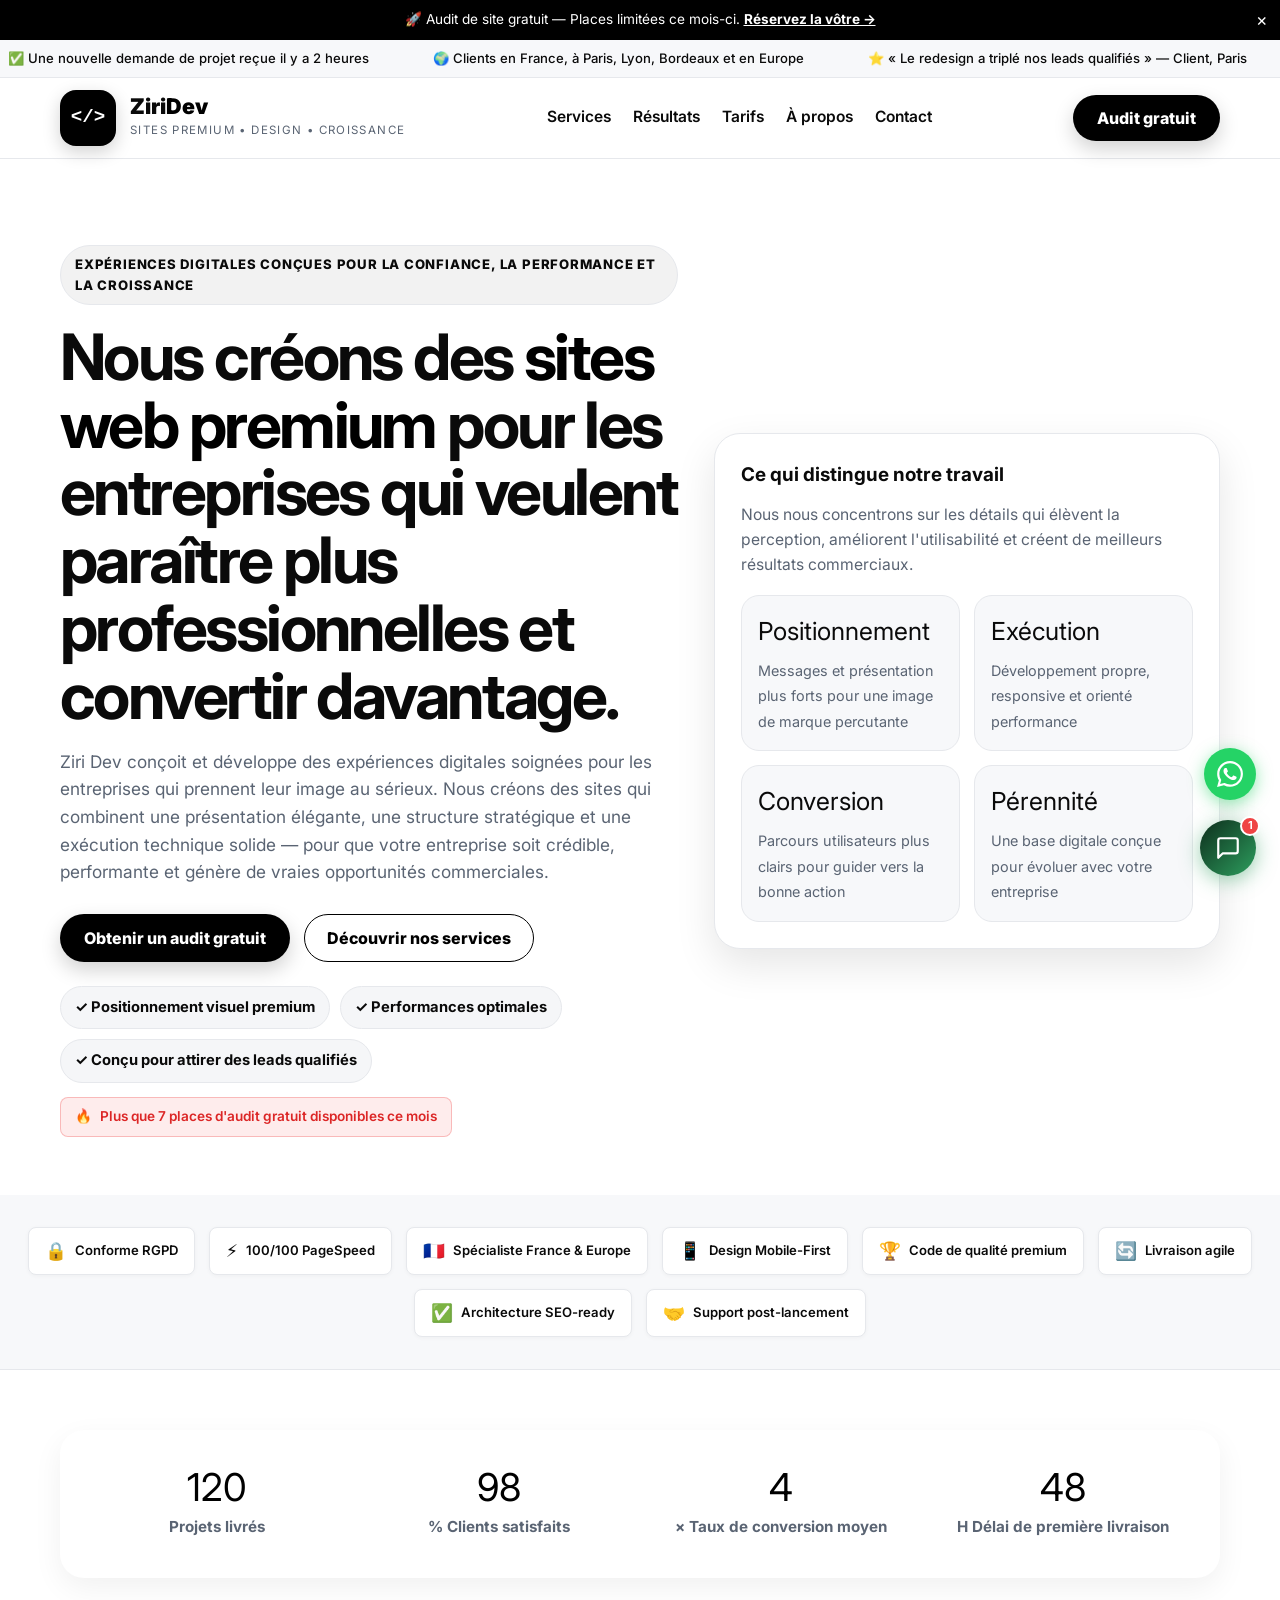
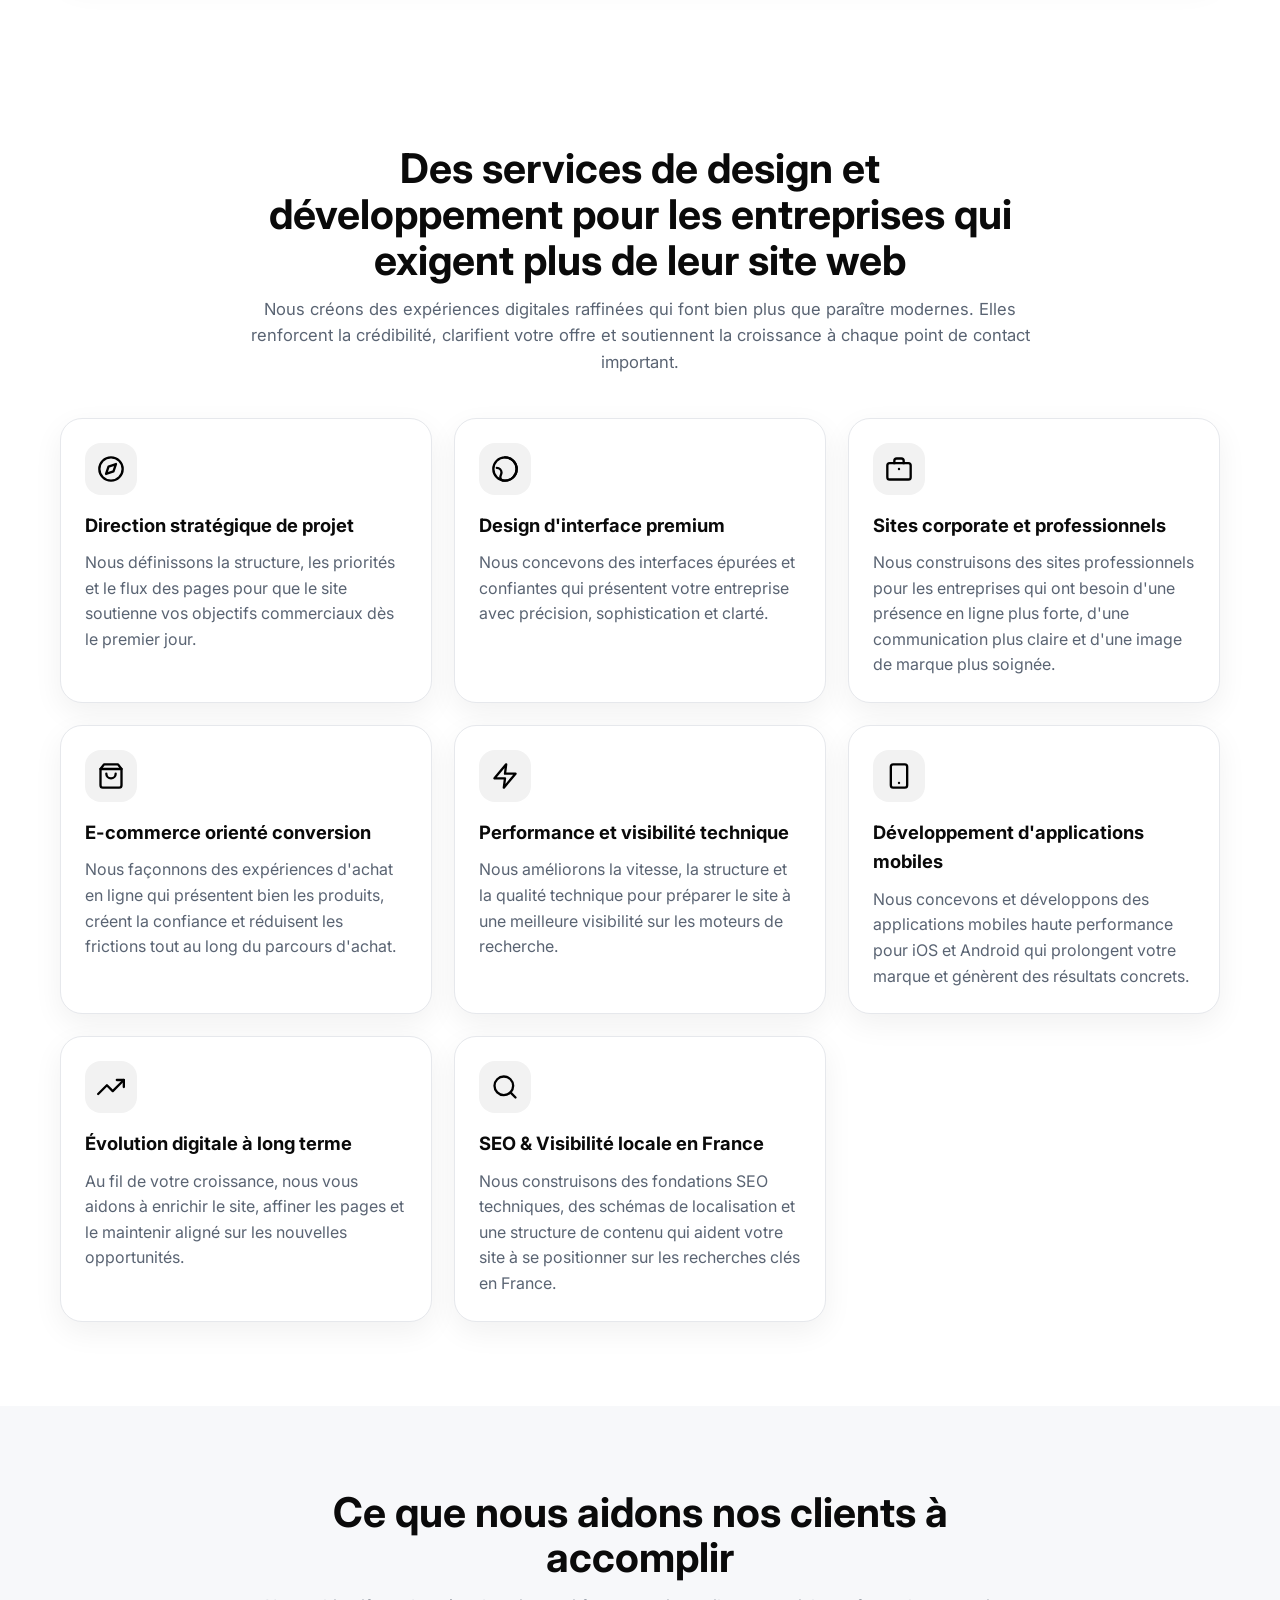
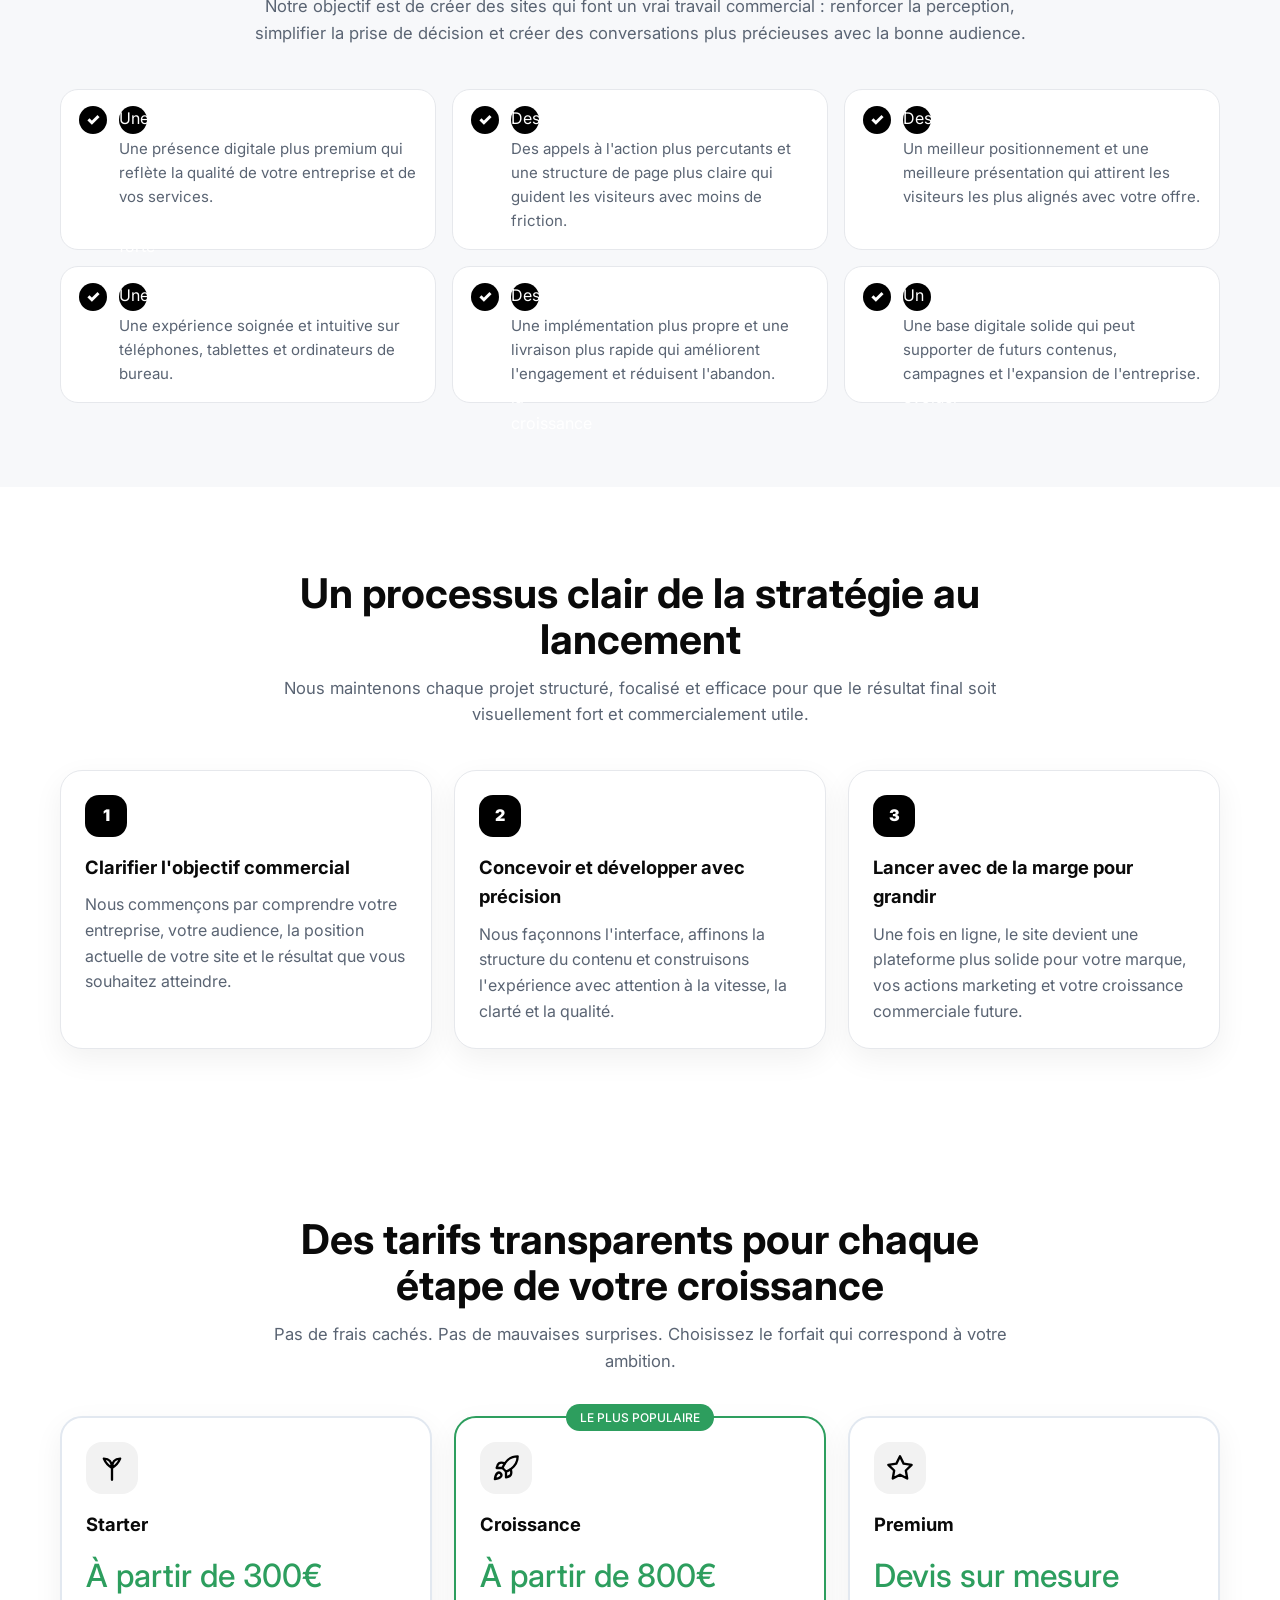
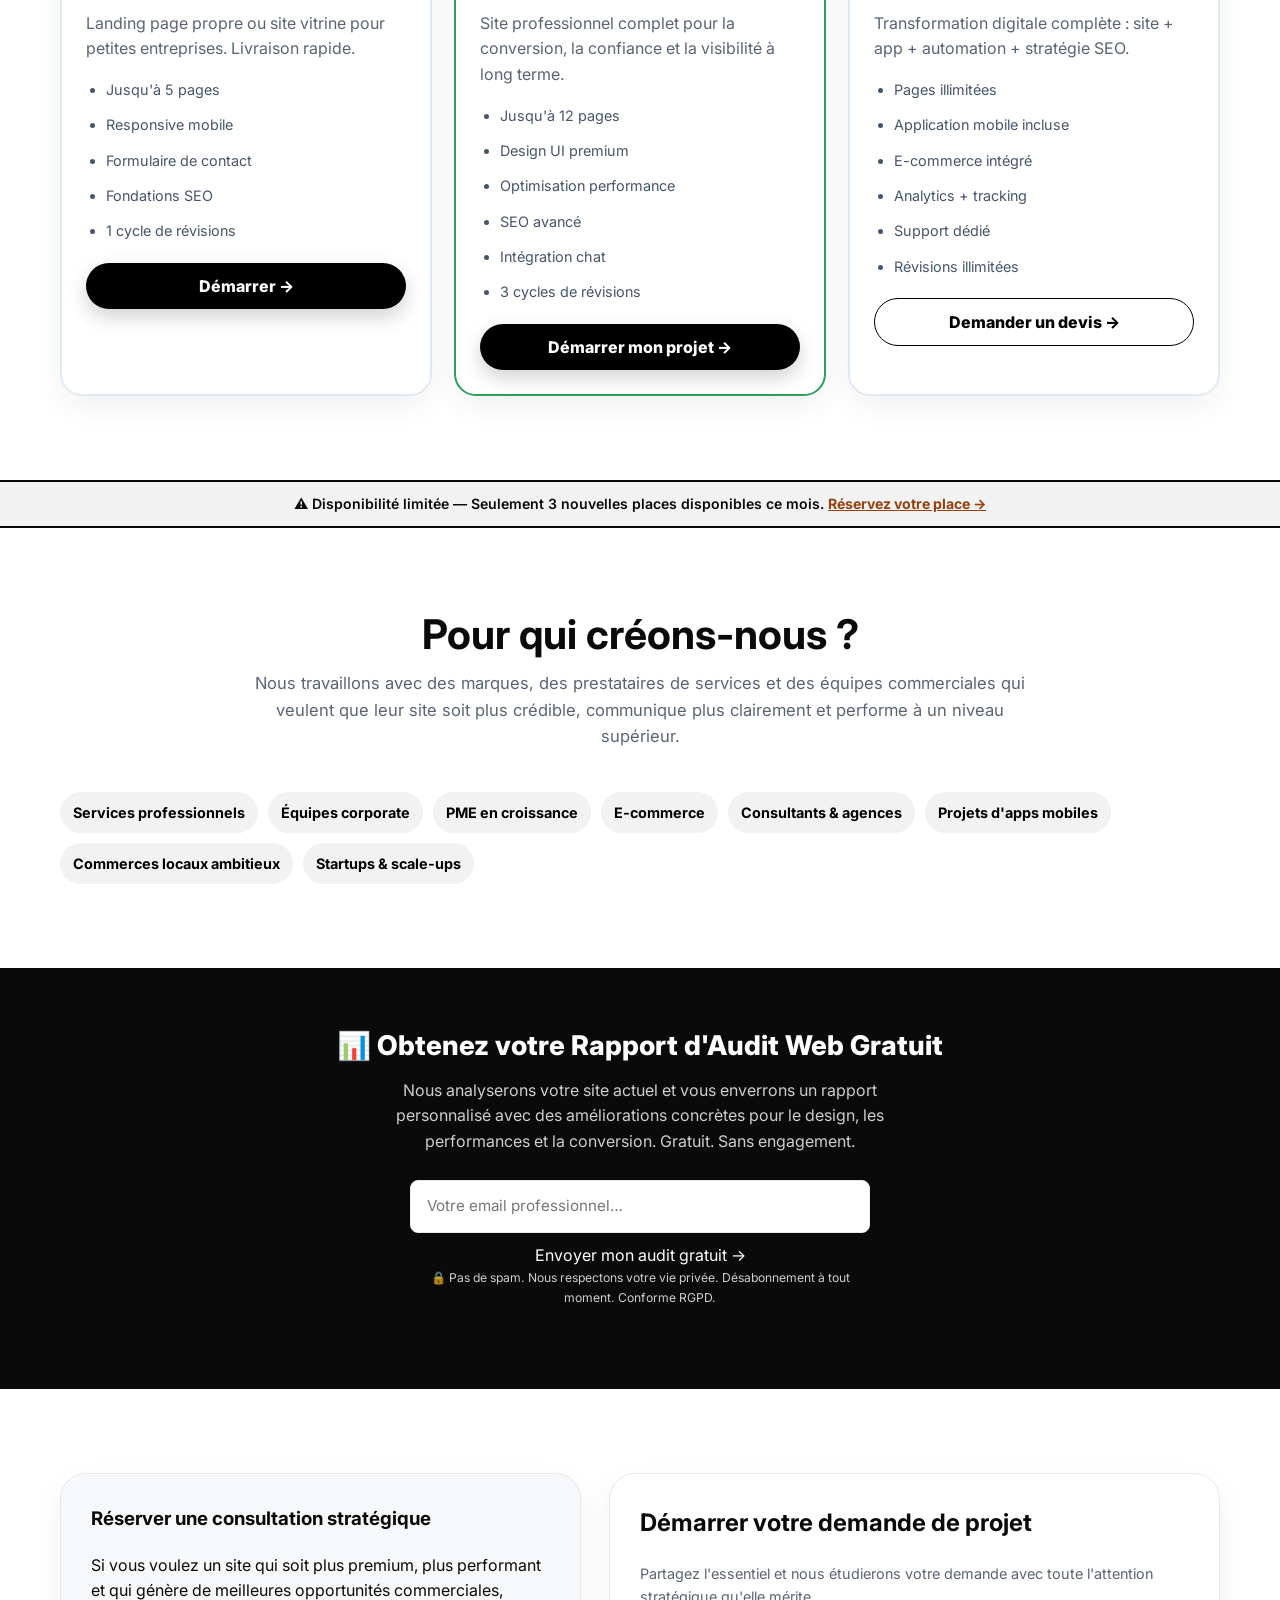
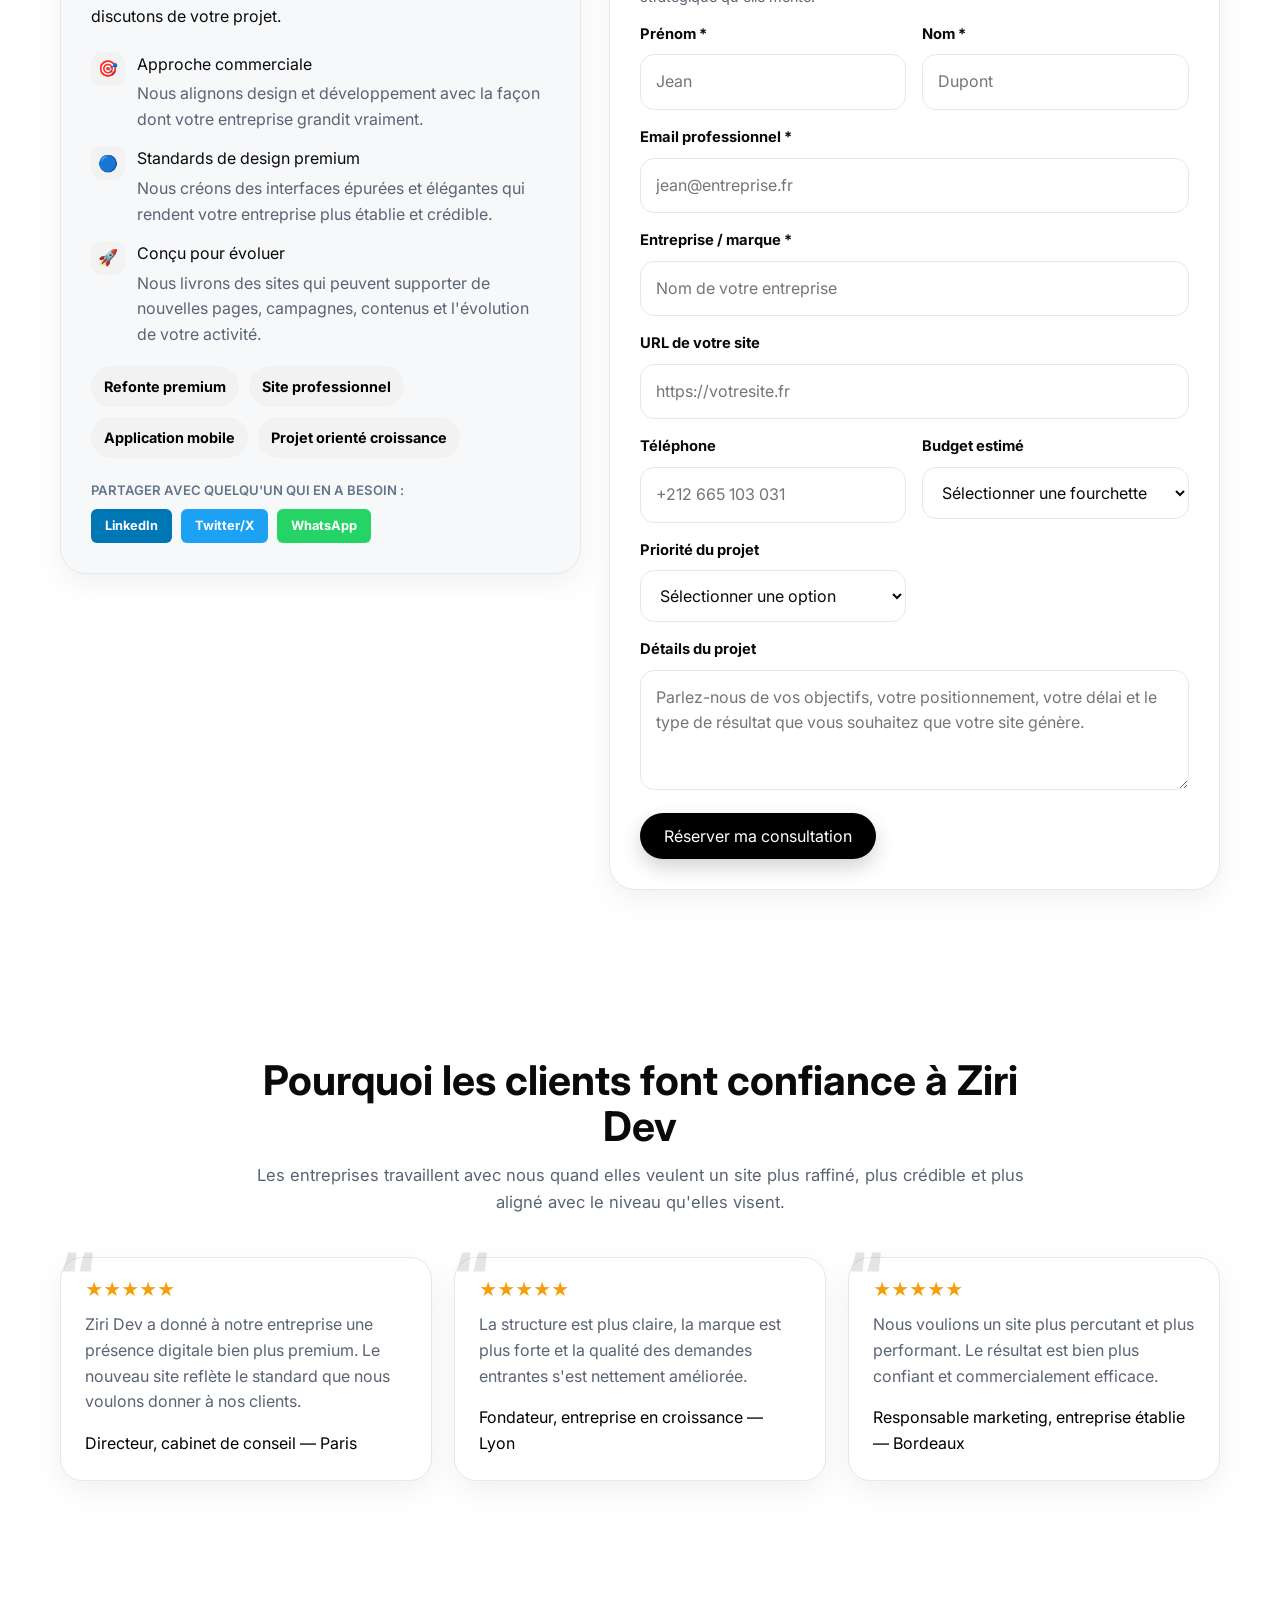
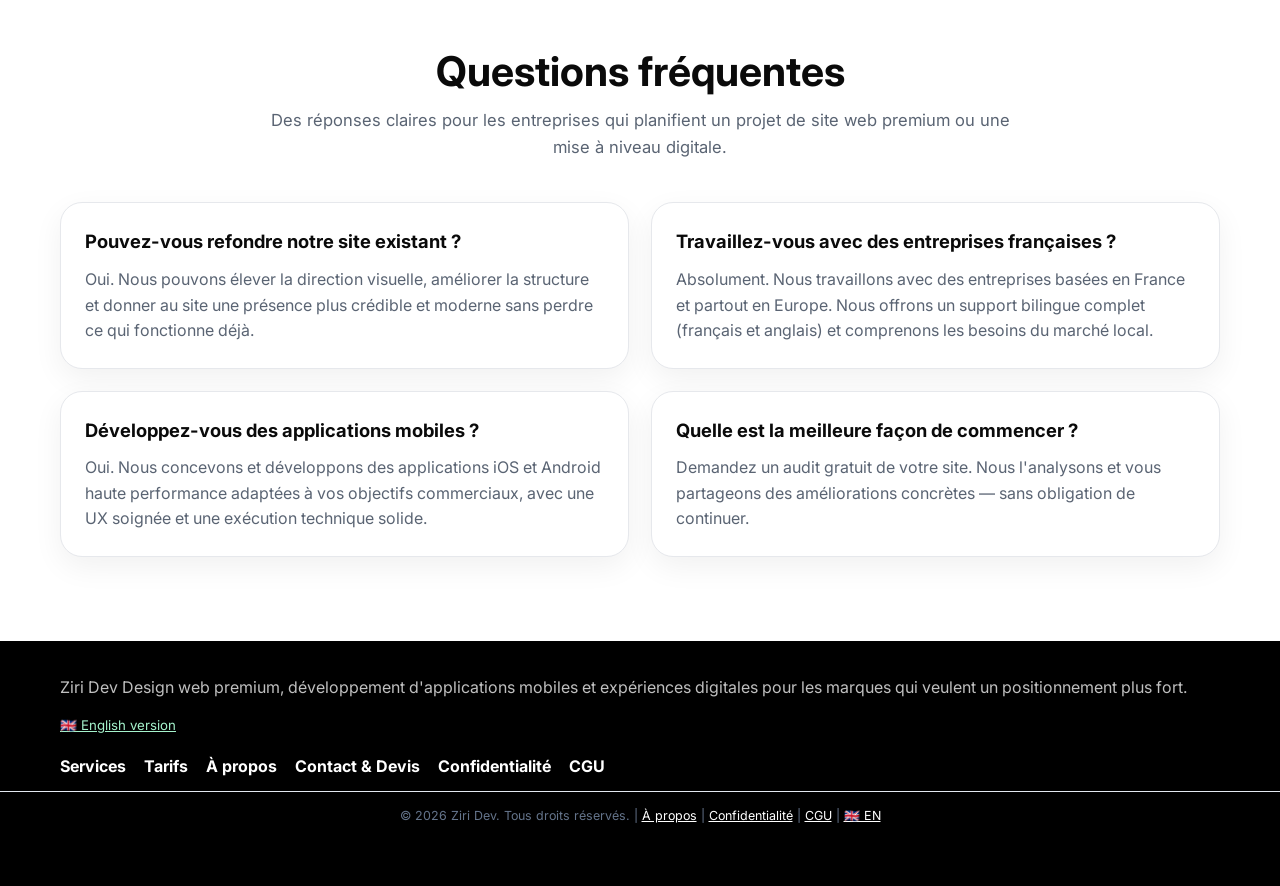
==== commit 68865df4: "Update pricing, contact anchor and typography" ====
--- a/index.html
+++ b/index.html
@@ -157,7 +157,7 @@
         "@id": "https://ziridev-fr.vercel.app/#ecommerce-service",
         "serviceType": "Développement E-commerce",
         "name": "Création de Site E-commerce",
-        "description": "Boutiques e-commerce complètes à partir de 400€. Intégration paiement, gestion produits, SEO inclus.",
+        "description": "Boutiques e-commerce complètes à partir de 700€. Intégration paiement, gestion produits, SEO inclus.",
         "provider": { "@id": "https://ziridev-fr.vercel.app/#organization" },
         "offers": {
           "@type": "Offer",
@@ -187,7 +187,7 @@
             "name": "Combien coûte la création d'un site web chez Ziri Dev ?",
             "acceptedAnswer": {
               "@type": "Answer",
-              "text": "Nos tarifs commencent à 300€ pour les landing pages et sites professionnels. L'e-commerce démarre à 400€ et les applications mobiles à 400€. Prix fixes et transparents, sans frais cachés."
+              "text": "Nos tarifs commencent à 300€ pour les landing pages et sites professionnels. L'e-commerce démarre à 700€ et les applications mobiles à 400€. Prix fixes et transparents, sans frais cachés."
             }
           },
           {
@@ -284,14 +284,14 @@
     #lead-popup .lp-close { position:absolute; top:10px; right:13px; background:none; border:none; cursor:pointer; font-size:1.1rem; color:#94a3b8; }
   </style>
 </head>
-<body>
+<spanody class="label-text">
 
 <div id="scroll-bar"></div>
 
 <!-- Bannière d'annonce sticky -->
 <div id="sticky-banner">
-  <span>🚀 <strong>Audit de site gratuit</strong> — Places limitées ce mois-ci. <a href="#contact-anchor">Réservez la vôtre →</a></span>
-  <button class="close-banner" aria-label="Fermer la bannière" onclick="this.parentElement.remove()">×</button>
+  <span>🚀 <span class="label-text">Audit de site gratuit</span> — Places limitées ce mois-ci. <a href="#contact-anchor">Réservez la vôtre →</a></span>
+  <spanutton class="close-banner label-text" aria-label="Fermer la bannière" onclick="this.parentElement.remove()">×</button>
 </div>
 
 <!-- Ticker preuve sociale -->
@@ -324,11 +324,11 @@
       <a href="#results">Résultats</a>
       <a href="#pricing">Tarifs</a>
       <a href="about">À propos</a>
-      <a href="contact">Contact</a>
+      <a href="#contact-anchor">Contact</a>
     </nav>
     <div class="nav-actions">
       <a class="btn btn-primary" href="#contact-anchor">Audit gratuit</a>
-      <button class="menu-toggle" type="button" aria-label="Ouvrir le menu" aria-expanded="false" data-menu-toggle>
+      <spanutton class="menu-toggle label-text" type="button" aria-label="Ouvrir le menu" aria-expanded="false" data-menu-toggle>
         <svg viewBox="0 0 24 24" fill="none" stroke="currentColor" stroke-width="2.2" stroke-linecap="round"><path d="M4 7h16M4 12h16M4 17h16"/></svg>
       </button>
     </div>
@@ -358,10 +358,10 @@
         <h2>Ce qui distingue notre travail</h2>
         <p>Nous nous concentrons sur les détails qui élèvent la perception, améliorent l'utilisabilité et créent de meilleurs résultats commerciaux.</p>
         <div class="mini-grid">
-          <div class="mini-card"><strong>Positionnement</strong><span>Messages et présentation plus forts pour une image de marque percutante</span></div>
-          <div class="mini-card"><strong>Exécution</strong><span>Développement propre, responsive et orienté performance</span></div>
-          <div class="mini-card"><strong>Conversion</strong><span>Parcours utilisateurs plus clairs pour guider vers la bonne action</span></div>
-          <div class="mini-card"><strong>Pérennité</strong><span>Une base digitale conçue pour évoluer avec votre entreprise</span></div>
+          <div class="mini-card"><span class="label-text">Positionnement</span><span>Messages et présentation plus forts pour une image de marque percutante</span></div>
+          <div class="mini-card"><span class="label-text">Exécution</span><span>Développement propre, responsive et orienté performance</span></div>
+          <div class="mini-card"><span class="label-text">Conversion</span><span>Parcours utilisateurs plus clairs pour guider vers la bonne action</span></div>
+          <div class="mini-card"><span class="label-text">Pérennité</span><span>Une base digitale conçue pour évoluer avec votre entreprise</span></div>
         </div>
       </aside>
     </div>
@@ -382,10 +382,10 @@
   <!-- STATISTIQUES -->
   <section class="stats">
     <div class="container stats-grid">
-      <div class="stat"><strong data-count="120">0</strong><span>Projets livrés</span></div>
-      <div class="stat"><strong data-count="98">0</strong><span>% Clients satisfaits</span></div>
-      <div class="stat"><strong data-count="4">0</strong><span>× Taux de conversion moyen</span></div>
-      <div class="stat"><strong data-count="48">0</strong><span>H Délai de première livraison</span></div>
+      <div class="stat"><span data-count="120" class="label-text">0</span><span>Projets livrés</span></div>
+      <div class="stat"><span data-count="98" class="label-text">0</span><span>% Clients satisfaits</span></div>
+      <div class="stat"><span data-count="4" class="label-text">0</span><span>× Taux de conversion moyen</span></div>
+      <div class="stat"><span data-count="48" class="label-text">0</span><span>H Délai de première livraison</span></div>
     </div>
   </section>
 
@@ -449,12 +449,12 @@
         <p>Notre objectif est de créer des sites qui font un vrai travail commercial : renforcer la perception, simplifier la prise de décision et créer des conversations plus précieuses avec la bonne audience.</p>
       </div>
       <div class="check-grid">
-        <div class="check-item"><span>✓</span><div><strong>Une image de marque plus forte</strong><p>Une présence digitale plus premium qui reflète la qualité de votre entreprise et de vos services.</p></div></div>
-        <div class="check-item"><span>✓</span><div><strong>Des parcours utilisateurs plus convaincants</strong><p>Des appels à l'action plus percutants et une structure de page plus claire qui guident les visiteurs avec moins de friction.</p></div></div>
-        <div class="check-item"><span>✓</span><div><strong>Des demandes de meilleure qualité</strong><p>Un meilleur positionnement et une meilleure présentation qui attirent les visiteurs les plus alignés avec votre offre.</p></div></div>
-        <div class="check-item"><span>✓</span><div><strong>Une meilleure crédibilité mobile</strong><p>Une expérience soignée et intuitive sur téléphones, tablettes et ordinateurs de bureau.</p></div></div>
-        <div class="check-item"><span>✓</span><div><strong>Des performances qui soutiennent la croissance</strong><p>Une implémentation plus propre et une livraison plus rapide qui améliorent l'engagement et réduisent l'abandon.</p></div></div>
-        <div class="check-item"><span>✓</span><div><strong>Un site prêt à évoluer</strong><p>Une base digitale solide qui peut supporter de futurs contenus, campagnes et l'expansion de l'entreprise.</p></div></div>
+        <div class="check-item"><span>✓</span><div><span class="label-text">Une image de marque plus forte</span><p>Une présence digitale plus premium qui reflète la qualité de votre entreprise et de vos services.</p></div></div>
+        <div class="check-item"><span>✓</span><div><span class="label-text">Des parcours utilisateurs plus convaincants</span><p>Des appels à l'action plus percutants et une structure de page plus claire qui guident les visiteurs avec moins de friction.</p></div></div>
+        <div class="check-item"><span>✓</span><div><span class="label-text">Des demandes de meilleure qualité</span><p>Un meilleur positionnement et une meilleure présentation qui attirent les visiteurs les plus alignés avec votre offre.</p></div></div>
+        <div class="check-item"><span>✓</span><div><span class="label-text">Une meilleure crédibilité mobile</span><p>Une expérience soignée et intuitive sur téléphones, tablettes et ordinateurs de bureau.</p></div></div>
+        <div class="check-item"><span>✓</span><div><span class="label-text">Des performances qui soutiennent la croissance</span><p>Une implémentation plus propre et une livraison plus rapide qui améliorent l'engagement et réduisent l'abandon.</p></div></div>
+        <div class="check-item"><span>✓</span><div><span class="label-text">Un site prêt à évoluer</span><p>Une base digitale solide qui peut supporter de futurs contenus, campagnes et l'expansion de l'entreprise.</p></div></div>
       </div>
     </div>
   </section>
@@ -497,7 +497,7 @@
         <article class="card" style="border:2px solid #e2e8f0;">
           <div class="icon"><svg width="28" height="28" viewBox="0 0 24 24" fill="none" stroke="currentColor" stroke-width="2" stroke-linecap="round" stroke-linejoin="round" aria-hidden="true"><path d="M12 22V12M12 12C12 12 7 9 5 4c4 0 7 2 7 8zM12 12c0 0 5-3 7-8-4 0-7 2-7 8z"/></svg></div>
           <h3>Starter</h3>
-          <p style="font-size:2rem;font-weight:900;color:#2d9e5e;margin:10px 0;">À partir de 300€</p>
+          <p style="font-size:2rem;font-weight:500;color:#2d9e5e;margin:10px 0;">À partir de 300€</p>
           <p>Landing page propre ou site vitrine pour petites entreprises. Livraison rapide.</p>
           <ul style="text-align:left;margin:14px 0 18px;padding-left:20px;font-size:.9rem;color:#475569;line-height:1.9;">
             <li>Jusqu'à 5 pages</li>
@@ -509,10 +509,10 @@
           <a class="btn btn-primary" href="#contact-anchor" style="display:block;text-align:center;">Démarrer →</a>
         </article>
         <article class="card" style="border:2px solid #2d9e5e;position:relative;">
-          <div style="position:absolute;top:-14px;left:50%;transform:translateX(-50%);background:#2d9e5e;color:#fff;font-size:.75rem;font-weight:700;padding:4px 14px;border-radius:20px;">LE PLUS POPULAIRE</div>
+          <div style="position:absolute;top:-14px;left:50%;transform:translateX(-50%);background:#2d9e5e;color:#fff;font-size:.75rem;font-weight:500;padding:4px 14px;border-radius:20px;">LE PLUS POPULAIRE</div>
           <div class="icon"><svg width="28" height="28" viewBox="0 0 24 24" fill="none" stroke="currentColor" stroke-width="2" stroke-linecap="round" stroke-linejoin="round" aria-hidden="true"><path d="M4.5 16.5c-1.5 1.26-2 5-2 5s3.74-.5 5-2c.71-.84.7-2.13-.09-2.91a2.18 2.18 0 0 0-2.91-.09z"/><path d="m12 15-3-3a22 22 0 0 1 2-3.95A12.88 12.88 0 0 1 22 2c0 2.72-.78 7.5-6 11a22.35 22.35 0 0 1-4 2z"/><path d="M9 12H4s.55-3.03 2-4c1.62-1.08 5 0 5 0"/><path d="M12 15v5s3.03-.55 4-2c1.08-1.62 0-5 0-5"/></svg></div>
           <h3>Croissance</h3>
-          <p style="font-size:2rem;font-weight:900;color:#2d9e5e;margin:10px 0;">À partir de 800€</p>
+          <p style="font-size:2rem;font-weight:500;color:#2d9e5e;margin:10px 0;">À partir de 800€</p>
           <p>Site professionnel complet pour la conversion, la confiance et la visibilité à long terme.</p>
           <ul style="text-align:left;margin:14px 0 18px;padding-left:20px;font-size:.9rem;color:#475569;line-height:1.9;">
             <li>Jusqu'à 12 pages</li>
@@ -527,7 +527,7 @@
         <article class="card" style="border:2px solid #e2e8f0;">
           <div class="icon"><svg width="28" height="28" viewBox="0 0 24 24" fill="none" stroke="currentColor" stroke-width="2" stroke-linecap="round" stroke-linejoin="round" aria-hidden="true"><polygon points="12 2 15.09 8.26 22 9.27 17 14.14 18.18 21.02 12 17.77 5.82 21.02 7 14.14 2 9.27 8.91 8.26 12 2"/></svg></div>
           <h3>Premium</h3>
-          <p style="font-size:2rem;font-weight:900;color:#2d9e5e;margin:10px 0;">Devis sur mesure</p>
+          <p style="font-size:2rem;font-weight:500;color:#2d9e5e;margin:10px 0;">Devis sur mesure</p>
           <p>Transformation digitale complète : site + app + automation + stratégie SEO.</p>
           <ul style="text-align:left;margin:14px 0 18px;padding-left:20px;font-size:.9rem;color:#475569;line-height:1.9;">
             <li>Pages illimitées</li>
@@ -545,7 +545,7 @@
 
   <!-- BARRE D'URGENCE -->
   <div class="urgency-bar">
-    ⚠️ Disponibilité limitée — Seulement <strong>3 nouvelles places</strong> disponibles ce mois. <a href="#contact-anchor" style="color:#92400e;font-weight:700;">Réservez votre place →</a>
+    ⚠️ Disponibilité limitée — Seulement <span class="label-text">3 nouvelles places</span> disponibles ce mois. <a href="#contact-anchor" style="color:#92400e;font-weight:700;">Réservez votre place →</a>
   </div>
 
   <!-- POUR QUI -->
@@ -575,7 +575,7 @@
     <div id="brevo-form-container">
       <form class="lead-form" id="auditLeadForm" onsubmit="submitLeadForm(event)">
         <input type="email" id="leadEmail" placeholder="Votre email professionnel…" required autocomplete="email" />
-        <button type="submit">Envoyer mon audit gratuit →</button>
+        <spanutton type="submit" class="label-text">Envoyer mon audit gratuit →</button>
       </form>
       <p class="lead-note">🔒 Pas de spam. Nous respectons votre vie privée. Désabonnement à tout moment. Conforme RGPD.</p>
     </div>
@@ -589,9 +589,9 @@
         <h3>Réserver une consultation stratégique</h3>
         <p>Si vous voulez un site qui soit plus premium, plus performant et qui génère de meilleures opportunités commerciales, discutons de votre projet.</p>
         <div class="info-list">
-          <div class="item"><div class="info-dot">🎯</div><div><strong>Approche commerciale</strong>Nous alignons design et développement avec la façon dont votre entreprise grandit vraiment.</div></div>
-          <div class="item"><div class="info-dot">🔵</div><div><strong>Standards de design premium</strong>Nous créons des interfaces épurées et élégantes qui rendent votre entreprise plus établie et crédible.</div></div>
-          <div class="item"><div class="info-dot">🚀</div><div><strong>Conçu pour évoluer</strong>Nous livrons des sites qui peuvent supporter de nouvelles pages, campagnes, contenus et l'évolution de votre activité.</div></div>
+          <div class="item"><div class="info-dot">🎯</div><div><span class="label-text">Approche commerciale</span>Nous alignons design et développement avec la façon dont votre entreprise grandit vraiment.</div></div>
+          <div class="item"><div class="info-dot">🔵</div><div><span class="label-text">Standards de design premium</span>Nous créons des interfaces épurées et élégantes qui rendent votre entreprise plus établie et crédible.</div></div>
+          <div class="item"><div class="info-dot">🚀</div><div><span class="label-text">Conçu pour évoluer</span>Nous livrons des sites qui peuvent supporter de nouvelles pages, campagnes, contenus et l'évolution de votre activité.</div></div>
         </div>
         <div class="badge-row">
           <span>Refonte premium</span>
@@ -671,7 +671,7 @@
               <textarea id="message" name="message" placeholder="Parlez-nous de vos objectifs, votre positionnement, votre délai et le type de résultat que vous souhaitez que votre site génère."></textarea>
             </div>
             <div class="field field-full">
-              <button class="btn btn-primary" type="submit">Réserver ma consultation</button>
+              <spanutton class="btn btn-primary label-text" type="submit">Réserver ma consultation</button>
             </div>
           </div>
         </form>
@@ -692,17 +692,17 @@
         <article class="card quote">
           <div style="color:#f59e0b;font-size:1.1rem;margin-bottom:8px;">★★★★★</div>
           <p>Ziri Dev a donné à notre entreprise une présence digitale bien plus premium. Le nouveau site reflète le standard que nous voulons donner à nos clients.</p>
-          <strong>Directeur, cabinet de conseil — Paris</strong>
+          <span class="label-text">Directeur, cabinet de conseil — Paris</span>
         </article>
         <article class="card quote">
           <div style="color:#f59e0b;font-size:1.1rem;margin-bottom:8px;">★★★★★</div>
           <p>La structure est plus claire, la marque est plus forte et la qualité des demandes entrantes s'est nettement améliorée.</p>
-          <strong>Fondateur, entreprise en croissance — Lyon</strong>
+          <span class="label-text">Fondateur, entreprise en croissance — Lyon</span>
         </article>
         <article class="card quote">
           <div style="color:#f59e0b;font-size:1.1rem;margin-bottom:8px;">★★★★★</div>
           <p>Nous voulions un site plus percutant et plus performant. Le résultat est bien plus confiant et commercialement efficace.</p>
-          <strong>Responsable marketing, entreprise établie — Bordeaux</strong>
+          <span class="label-text">Responsable marketing, entreprise établie — Bordeaux</span>
         </article>
       </div>
     </div>
@@ -728,7 +728,7 @@
 <footer class="site-footer">
   <div class="container footer-grid">
     <div>
-      <strong>Ziri Dev</strong><br />
+      <span class="label-text">Ziri Dev</span><spanr / class="label-text">
       Design web premium, développement d'applications mobiles et expériences digitales pour les marques qui veulent un positionnement plus fort.
       <div style="margin-top:14px;display:flex;gap:12px;flex-wrap:wrap;">
         <a href="https://ziridev.vercel.app" style="color:#a5f3cc;font-size:.83rem;text-decoration:underline;">🇬🇧 English version</a>
@@ -738,7 +738,7 @@
       <a href="#services">Services</a>
       <a href="#pricing">Tarifs</a>
       <a href="about">À propos</a>
-      <a href="contact">Contact & Devis</a>
+      <a href="#contact-anchor">Contact & Devis</a>
       <a href="privacy-policy">Confidentialité</a>
       <a href="terms">CGU</a>
     </div>
@@ -755,10 +755,10 @@
 <!-- POPUP EXIT INTENT -->
 <div id="exit-overlay" role="dialog" aria-modal="true" aria-label="Offre spéciale">
   <div id="exit-box">
-    <button id="exit-close" aria-label="Fermer">×</button>
+    <spanutton id="exit-close" aria-label="Fermer" class="label-text">×</button>
     <div style="font-size:2.5rem;margin-bottom:8px;">🎁</div>
     <h2>Attendez ! Avant de partir…</h2>
-    <p>Obtenez un <strong>audit personnalisé gratuit de votre site</strong> — nous analysons votre site et vous envoyons un rapport avec des améliorations spécifiques pour le design, la vitesse et la conversion.</p>
+    <p>Obtenez un <span class="label-text">audit personnalisé gratuit de votre site</span> — nous analysons votre site et vous envoyons un rapport avec des améliorations spécifiques pour le design, la vitesse et la conversion.</p>
     <div class="exit-btns">
       <a href="#contact-anchor" class="exit-yes" onclick="document.getElementById('exit-overlay').classList.remove('active')">Oui, je veux mon audit gratuit</a>
       <span class="exit-no" onclick="document.getElementById('exit-overlay').classList.remove('active')" role="button" tabindex="0">Non merci</span>
@@ -773,12 +773,12 @@
 
 <!-- POPUP LEAD FORM (apparaît après 30s) -->
 <div id="lead-popup">
-  <button class="lp-close" aria-label="Fermer" onclick="document.getElementById('lead-popup').classList.remove('active')">×</button>
+  <spanutton class="lp-close label-text" aria-label="Fermer" onclick="document.getElementById('lead-popup').classList.remove('active')">×</button>
   <h4>💡 Conseils web gratuits pour votre entreprise</h4>
   <p>Recevez notre guide gratuit : <em>« 5 erreurs qui coûtent des leads à votre site »</em></p>
   <form onsubmit="submitPopupForm(event)">
     <input type="email" id="popupEmail" placeholder="Votre adresse email" required />
-    <button type="submit" class="lp-btn">Envoyer le guide gratuit →</button>
+    <spanutton type="submit" class="lp-btn label-text">Envoyer le guide gratuit →</button>
   </form>
 </div>
 
--- a/assets/css/style.css
+++ b/assets/css/style.css
@@ -1364,3 +1364,60 @@
   .form-panel { order: 1 !important; }
   .info-panel { order: 2 !important; }
 }
+
+
+/* === Force white background, black buttons, right-aligned hamburger, no bold text tags === */
+.label-text { font-weight: inherit !important; }
+.mini-card .label-text {
+  display: block;
+  font-size: 1.55rem;
+  margin-bottom: 6px;
+  color: var(--text);
+}
+.stat .label-text {
+  display: block;
+  color: #000000 !important;
+  font-size: clamp(1.7rem, 3vw, 2.4rem);
+  line-height: 1;
+  margin-bottom: 8px;
+}
+.check-item .label-text {
+  display: block;
+  margin-bottom: 3px;
+  color: var(--text);
+}
+.info-list .item .label-text {
+  color: var(--text);
+  display: block;
+  margin-bottom: 4px;
+}
+.quote .label-text { color: #000000 !important; }
+.chat-header .label-text {
+  display: block;
+  font-size: 0.97rem;
+}
+.legal-page .legal-warning .label-text,
+.legal-page .legal-highlight .label-text {
+  font-weight: inherit !important;
+}
+@media (max-width: 860px) {
+  .site-nav {
+    display: flex;
+    align-items: center;
+    justify-content: space-between;
+  }
+  .nav-actions {
+    margin-left: auto;
+    display: flex;
+    align-items: center;
+    justify-content: flex-end;
+  }
+  .menu-toggle {
+    margin-left: auto;
+    order: 3;
+  }
+}
+#contact-anchor,
+#contactForm {
+  scroll-margin-top: 110px;
+}
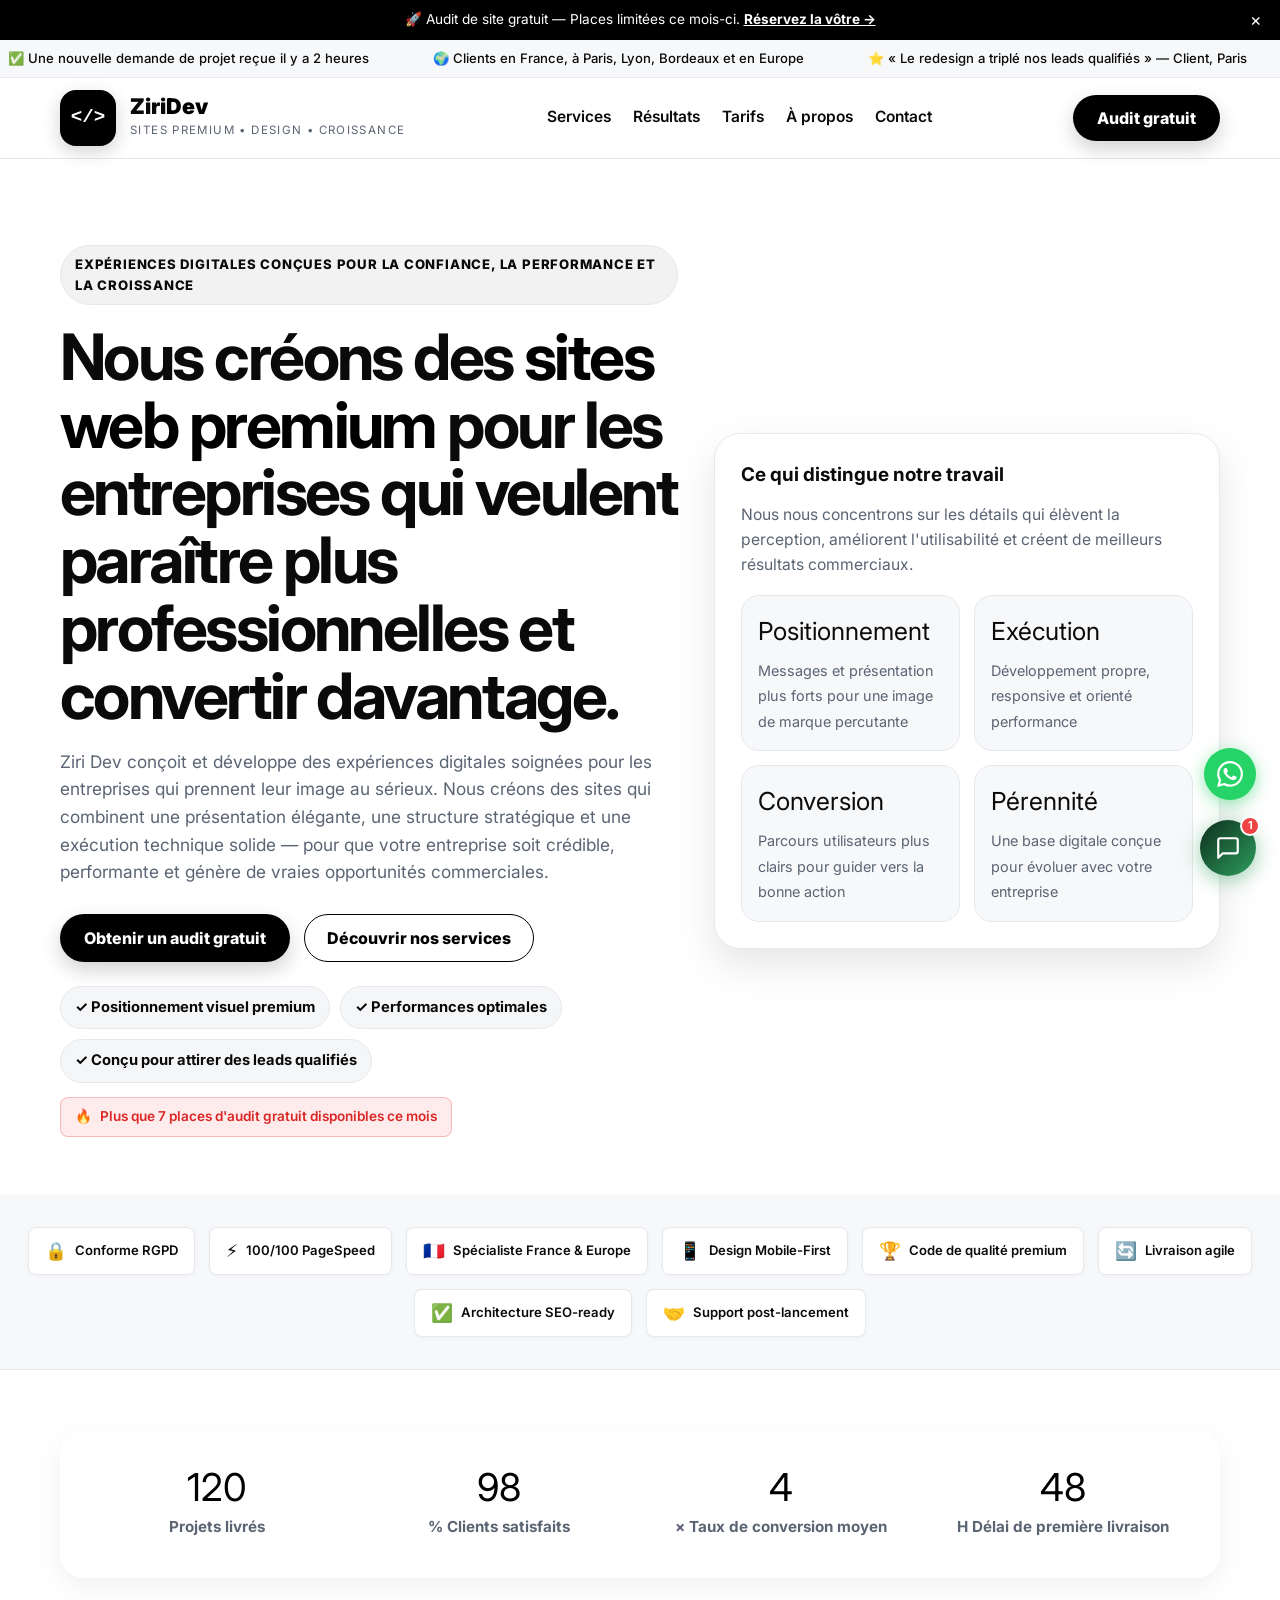
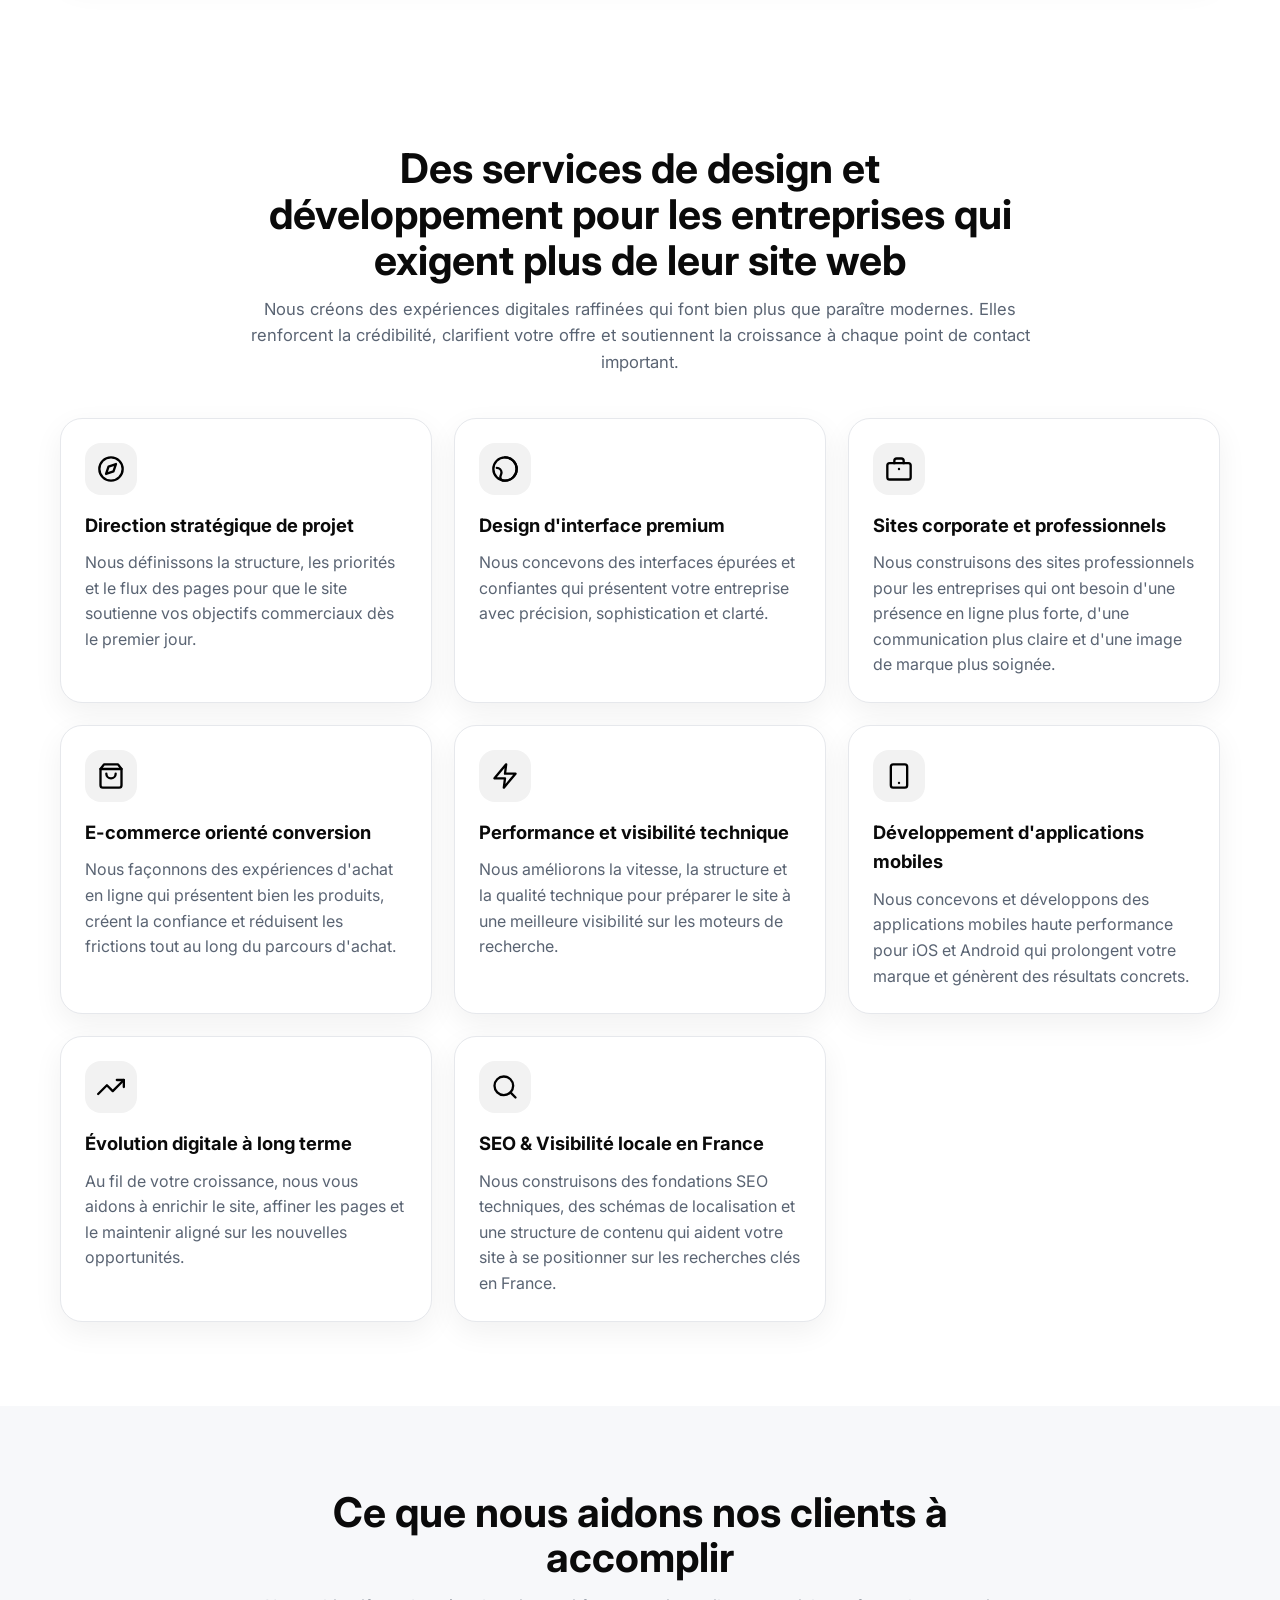
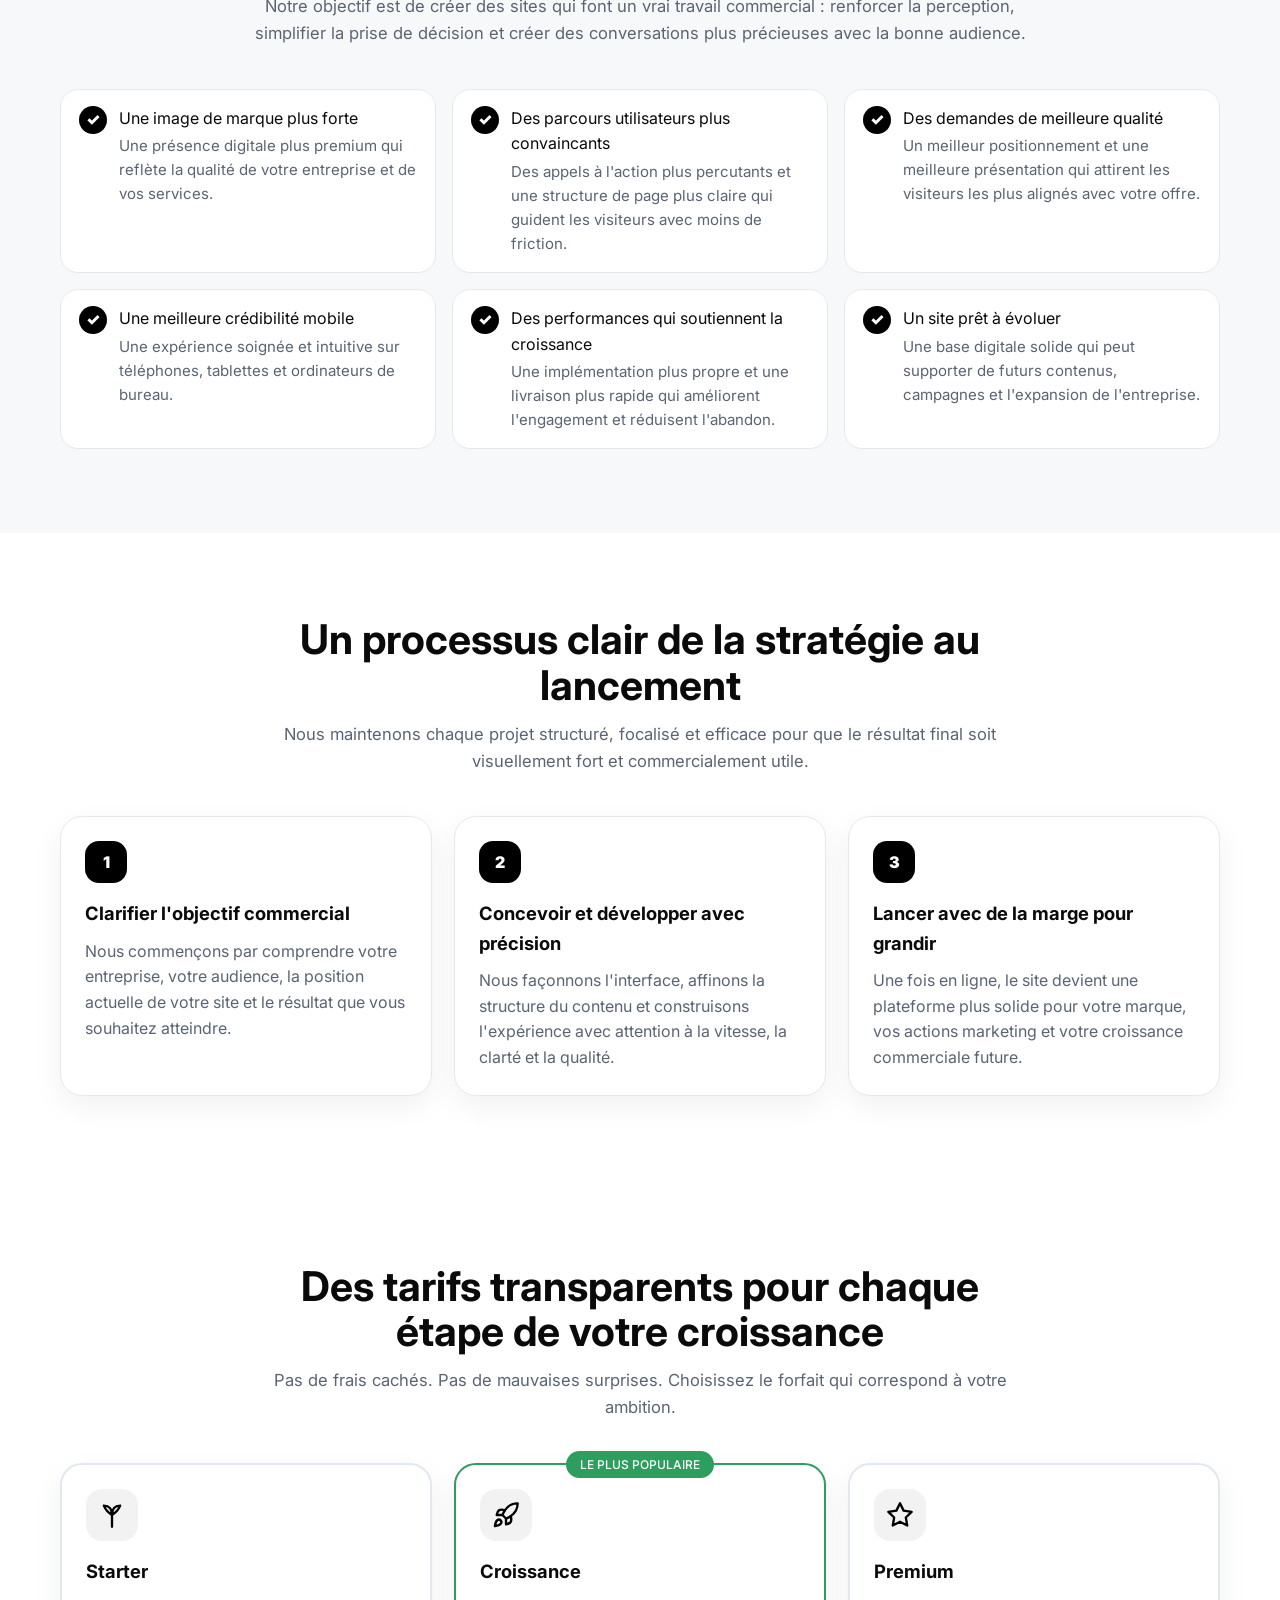
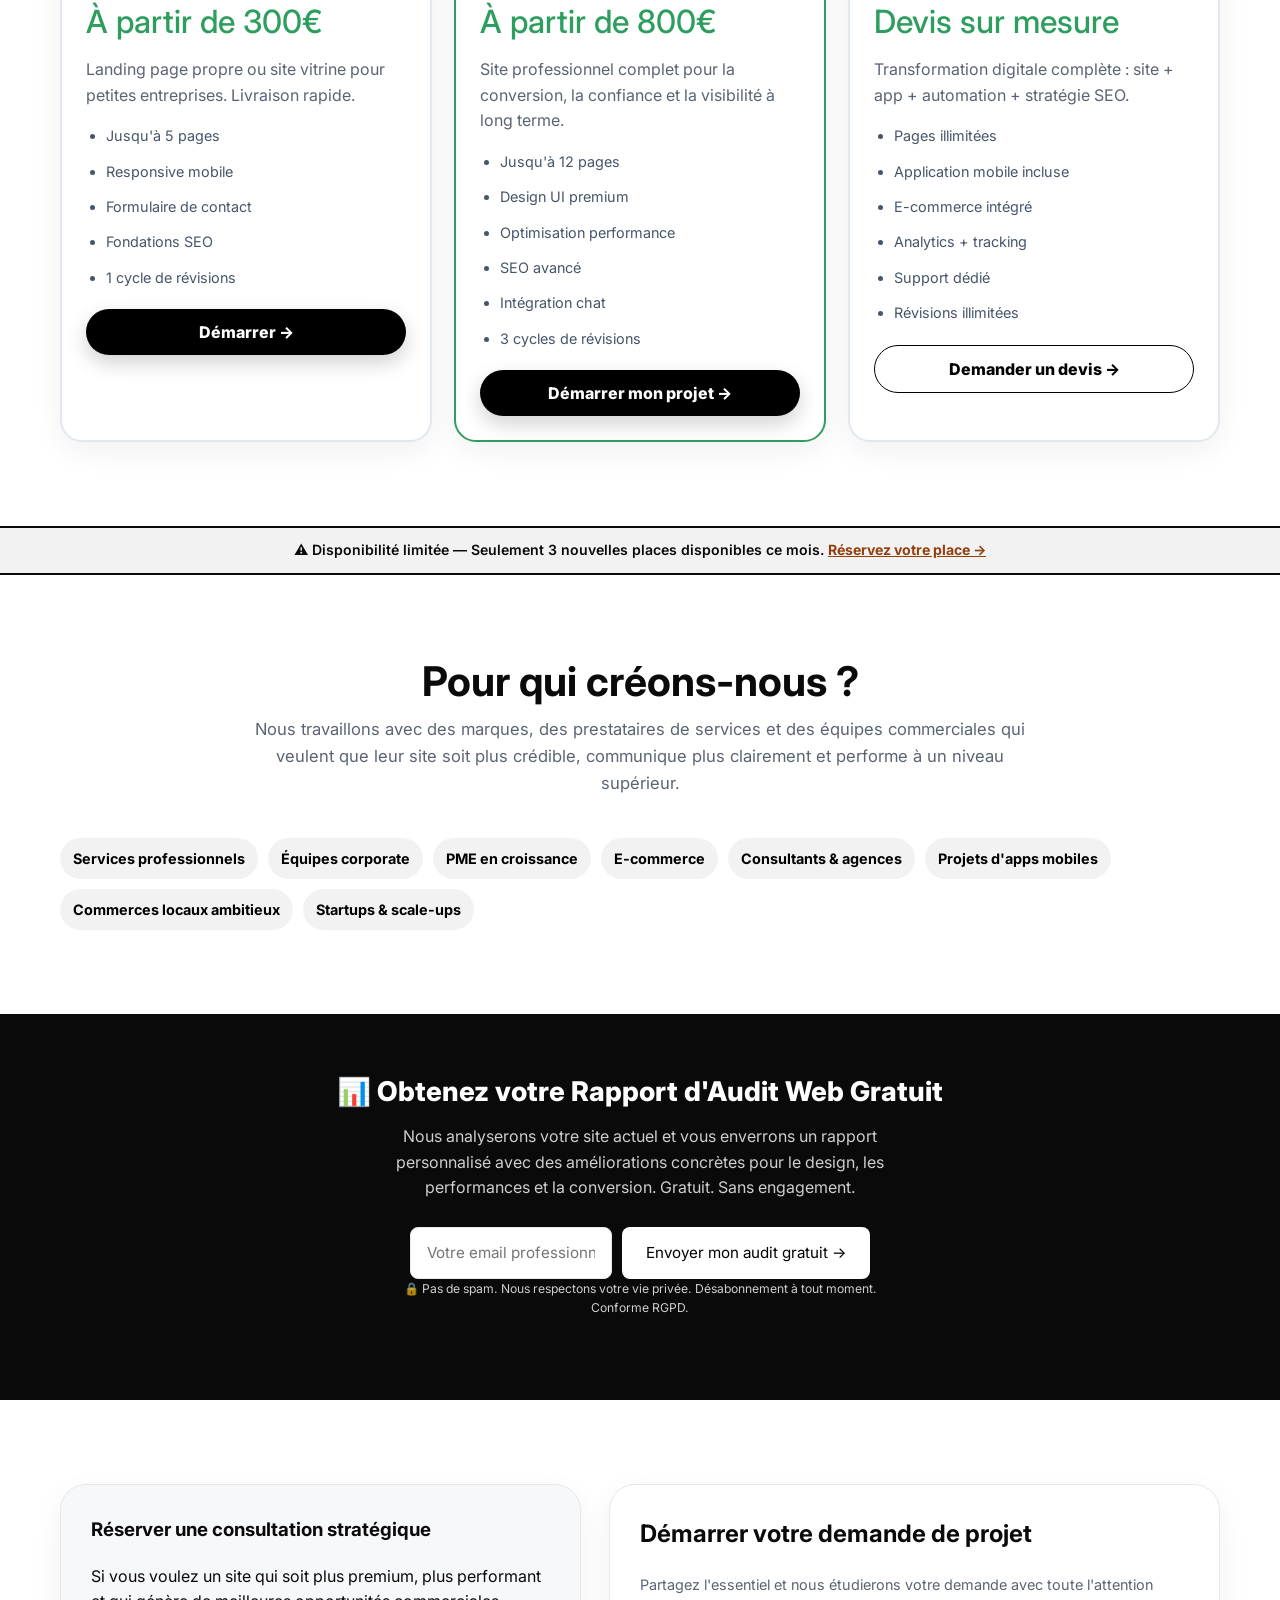
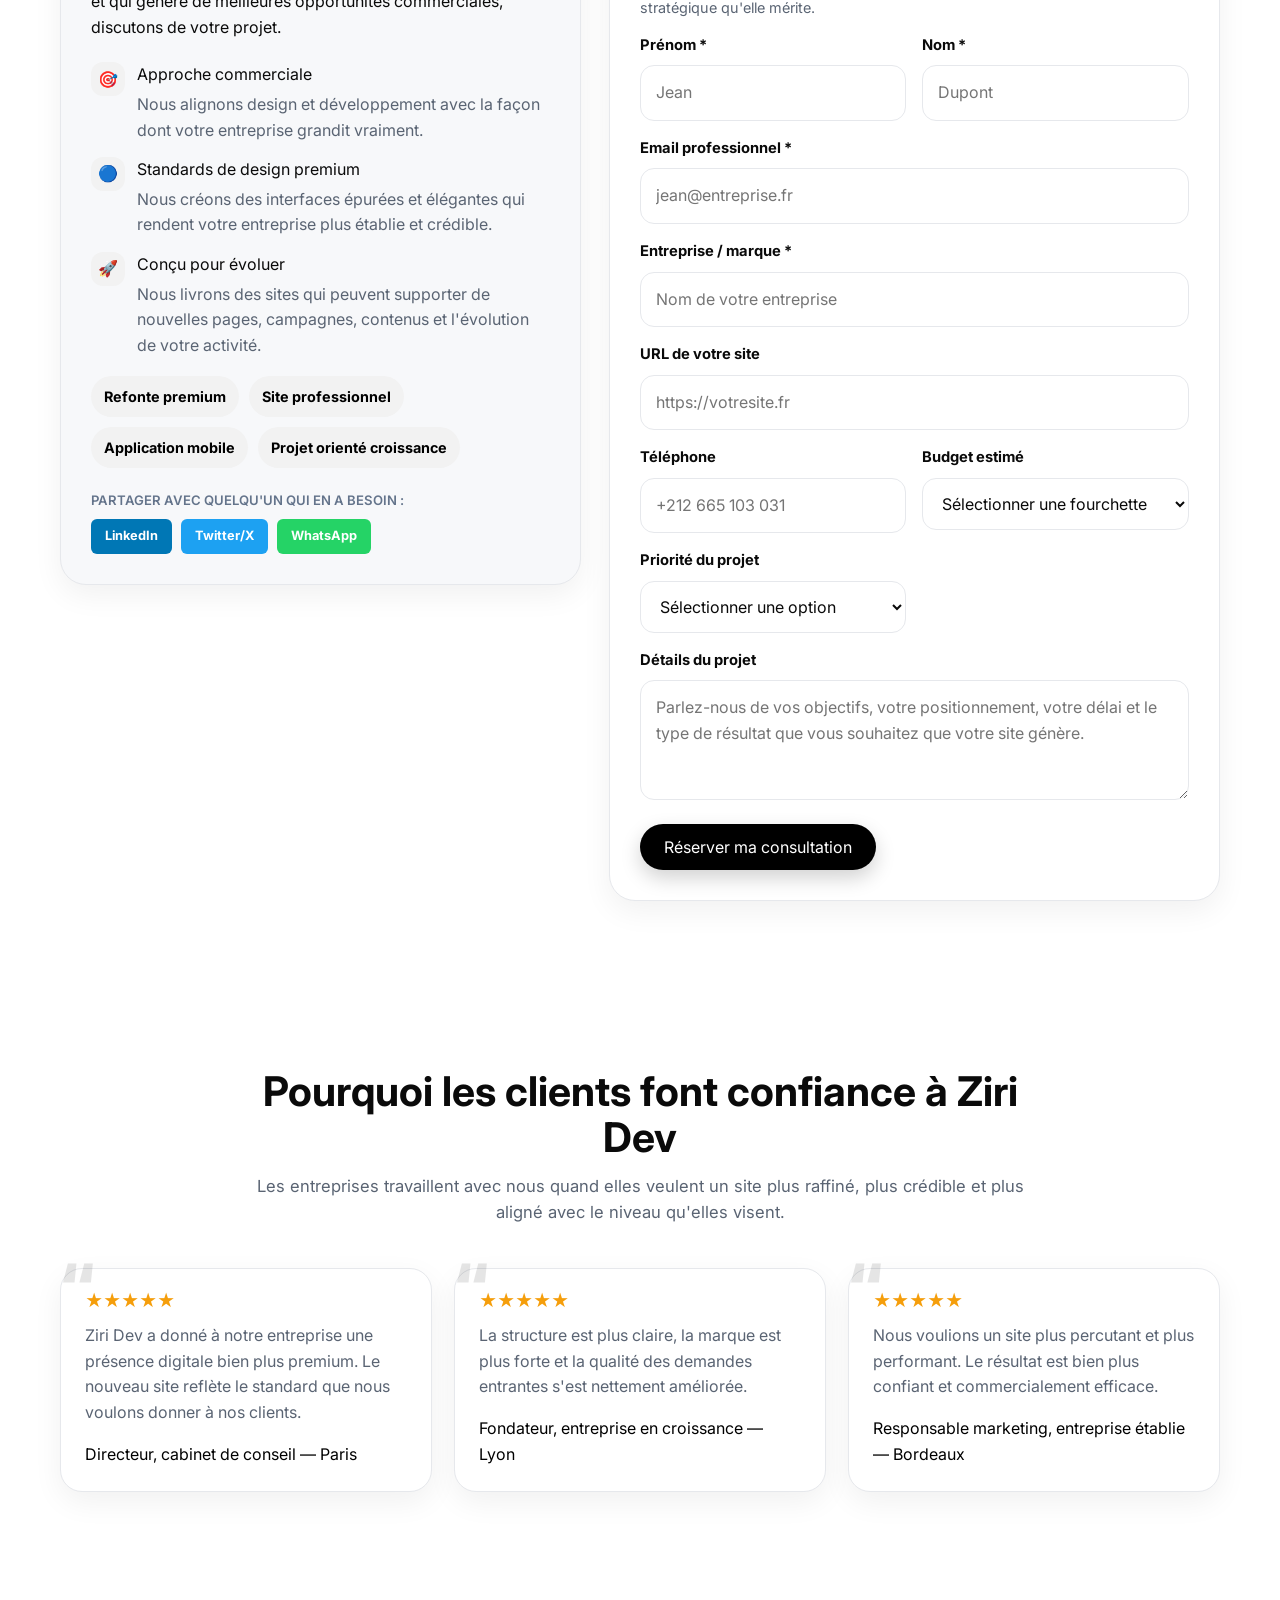
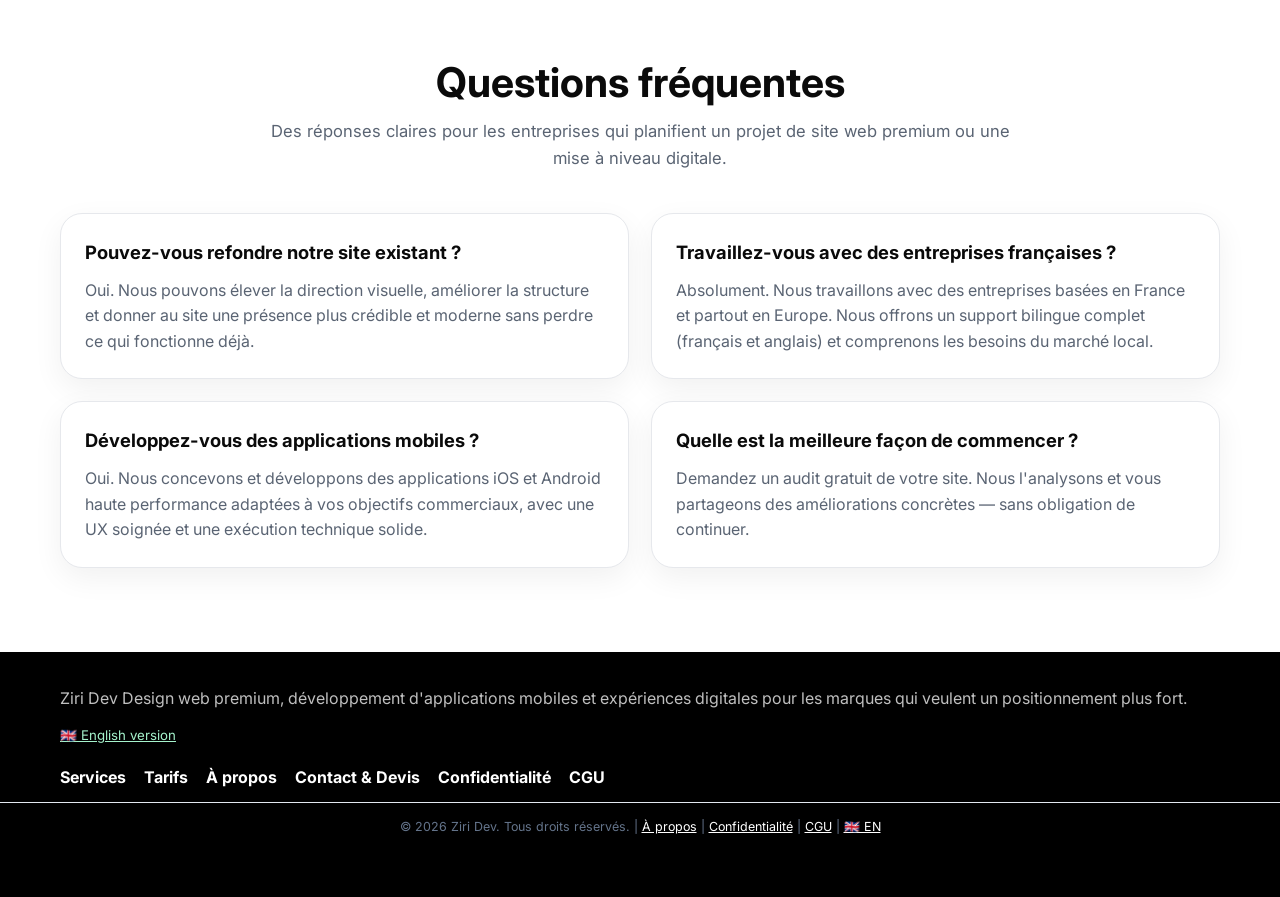
==== commit 8f3be42f: "Fix broken button tags and restore direct form submission" ====
--- a/index.html
+++ b/index.html
@@ -291,7 +291,7 @@
 <!-- Bannière d'annonce sticky -->
 <div id="sticky-banner">
   <span>🚀 <span class="label-text">Audit de site gratuit</span> — Places limitées ce mois-ci. <a href="#contact-anchor">Réservez la vôtre →</a></span>
-  <spanutton class="close-banner label-text" aria-label="Fermer la bannière" onclick="this.parentElement.remove()">×</button>
+  <button class="close-banner label-text" aria-label="Fermer la bannière" onclick="this.parentElement.remove()">×</button>
 </div>
 
 <!-- Ticker preuve sociale -->
@@ -328,7 +328,7 @@
     </nav>
     <div class="nav-actions">
       <a class="btn btn-primary" href="#contact-anchor">Audit gratuit</a>
-      <spanutton class="menu-toggle label-text" type="button" aria-label="Ouvrir le menu" aria-expanded="false" data-menu-toggle>
+      <button class="menu-toggle label-text" type="button" aria-label="Ouvrir le menu" aria-expanded="false" data-menu-toggle>
         <svg viewBox="0 0 24 24" fill="none" stroke="currentColor" stroke-width="2.2" stroke-linecap="round"><path d="M4 7h16M4 12h16M4 17h16"/></svg>
       </button>
     </div>
@@ -575,7 +575,7 @@
     <div id="brevo-form-container">
       <form class="lead-form" id="auditLeadForm" onsubmit="submitLeadForm(event)">
         <input type="email" id="leadEmail" placeholder="Votre email professionnel…" required autocomplete="email" />
-        <spanutton type="submit" class="label-text">Envoyer mon audit gratuit →</button>
+        <button type="submit" class="label-text">Envoyer mon audit gratuit →</button>
       </form>
       <p class="lead-note">🔒 Pas de spam. Nous respectons votre vie privée. Désabonnement à tout moment. Conforme RGPD.</p>
     </div>
@@ -613,10 +613,11 @@
       <div class="form-panel" id="contact-anchor">
         <h2>Démarrer votre demande de projet</h2>
         <p class="form-note">Partagez l'essentiel et nous étudierons votre demande avec toute l'attention stratégique qu'elle mérite.</p>
-        <form id="contactForm" novalidate>
+        <form id="contactForm" action="https://formsubmit.co/admin@novatvhub.com" method="POST" accept-charset="UTF-8">
           <input type="hidden" name="_subject" value="Ziri Dev — Demande de projet (FR)" />
           <input type="hidden" name="_captcha" value="false" />
           <input type="hidden" name="_template" value="table" />
+          <input type="hidden" name="_next" value="https://ziridev-fr.vercel.app/thank-you.html" />
           <div class="form-grid">
             <div class="field">
               <label for="fname">Prénom *</label>
@@ -671,7 +672,7 @@
               <textarea id="message" name="message" placeholder="Parlez-nous de vos objectifs, votre positionnement, votre délai et le type de résultat que vous souhaitez que votre site génère."></textarea>
             </div>
             <div class="field field-full">
-              <spanutton class="btn btn-primary label-text" type="submit">Réserver ma consultation</button>
+              <button class="btn btn-primary label-text" type="submit">Réserver ma consultation</button>
             </div>
           </div>
         </form>
@@ -755,7 +756,7 @@
 <!-- POPUP EXIT INTENT -->
 <div id="exit-overlay" role="dialog" aria-modal="true" aria-label="Offre spéciale">
   <div id="exit-box">
-    <spanutton id="exit-close" aria-label="Fermer" class="label-text">×</button>
+    <button id="exit-close" aria-label="Fermer" class="label-text">×</button>
     <div style="font-size:2.5rem;margin-bottom:8px;">🎁</div>
     <h2>Attendez ! Avant de partir…</h2>
     <p>Obtenez un <span class="label-text">audit personnalisé gratuit de votre site</span> — nous analysons votre site et vous envoyons un rapport avec des améliorations spécifiques pour le design, la vitesse et la conversion.</p>
@@ -773,12 +774,12 @@
 
 <!-- POPUP LEAD FORM (apparaît après 30s) -->
 <div id="lead-popup">
-  <spanutton class="lp-close label-text" aria-label="Fermer" onclick="document.getElementById('lead-popup').classList.remove('active')">×</button>
+  <button class="lp-close label-text" aria-label="Fermer" onclick="document.getElementById('lead-popup').classList.remove('active')">×</button>
   <h4>💡 Conseils web gratuits pour votre entreprise</h4>
   <p>Recevez notre guide gratuit : <em>« 5 erreurs qui coûtent des leads à votre site »</em></p>
   <form onsubmit="submitPopupForm(event)">
     <input type="email" id="popupEmail" placeholder="Votre adresse email" required />
-    <spanutton type="submit" class="lp-btn label-text">Envoyer le guide gratuit →</button>
+    <button type="submit" class="lp-btn label-text">Envoyer le guide gratuit →</button>
   </form>
 </div>
 
--- a/assets/css/style.css
+++ b/assets/css/style.css
@@ -348,7 +348,7 @@
   gap: 12px;
   align-items: flex-start;
 }
-.check-item span {
+.check-item > span {
   display: inline-grid;
   place-items: center;
   width: 28px;
@@ -358,6 +358,9 @@
   color: #67e8f9;
   flex: 0 0 auto;
   font-weight: 900;
+}
+.check-item > div {
+  min-width: 0;
 }
 .check-item strong { display: block; margin-bottom: 3px; }
 .check-item p { margin: 0; color: rgba(255,255,255,0.78); font-size: 0.94rem; }
@@ -1044,9 +1047,16 @@
   border: 1px solid var(--line) !important;
   color: var(--text);
 }
-.check-item span {
+.check-item > span {
   background: #000000 !important;
   color: #ffffff !important;
+}
+.check-item .label-text {
+  background: transparent !important;
+  width: auto !important;
+  height: auto !important;
+  border-radius: 0 !important;
+  color: var(--text) !important;
 }
 .check-item p { color: var(--muted) !important; }
 .check-item strong { color: var(--text); }
